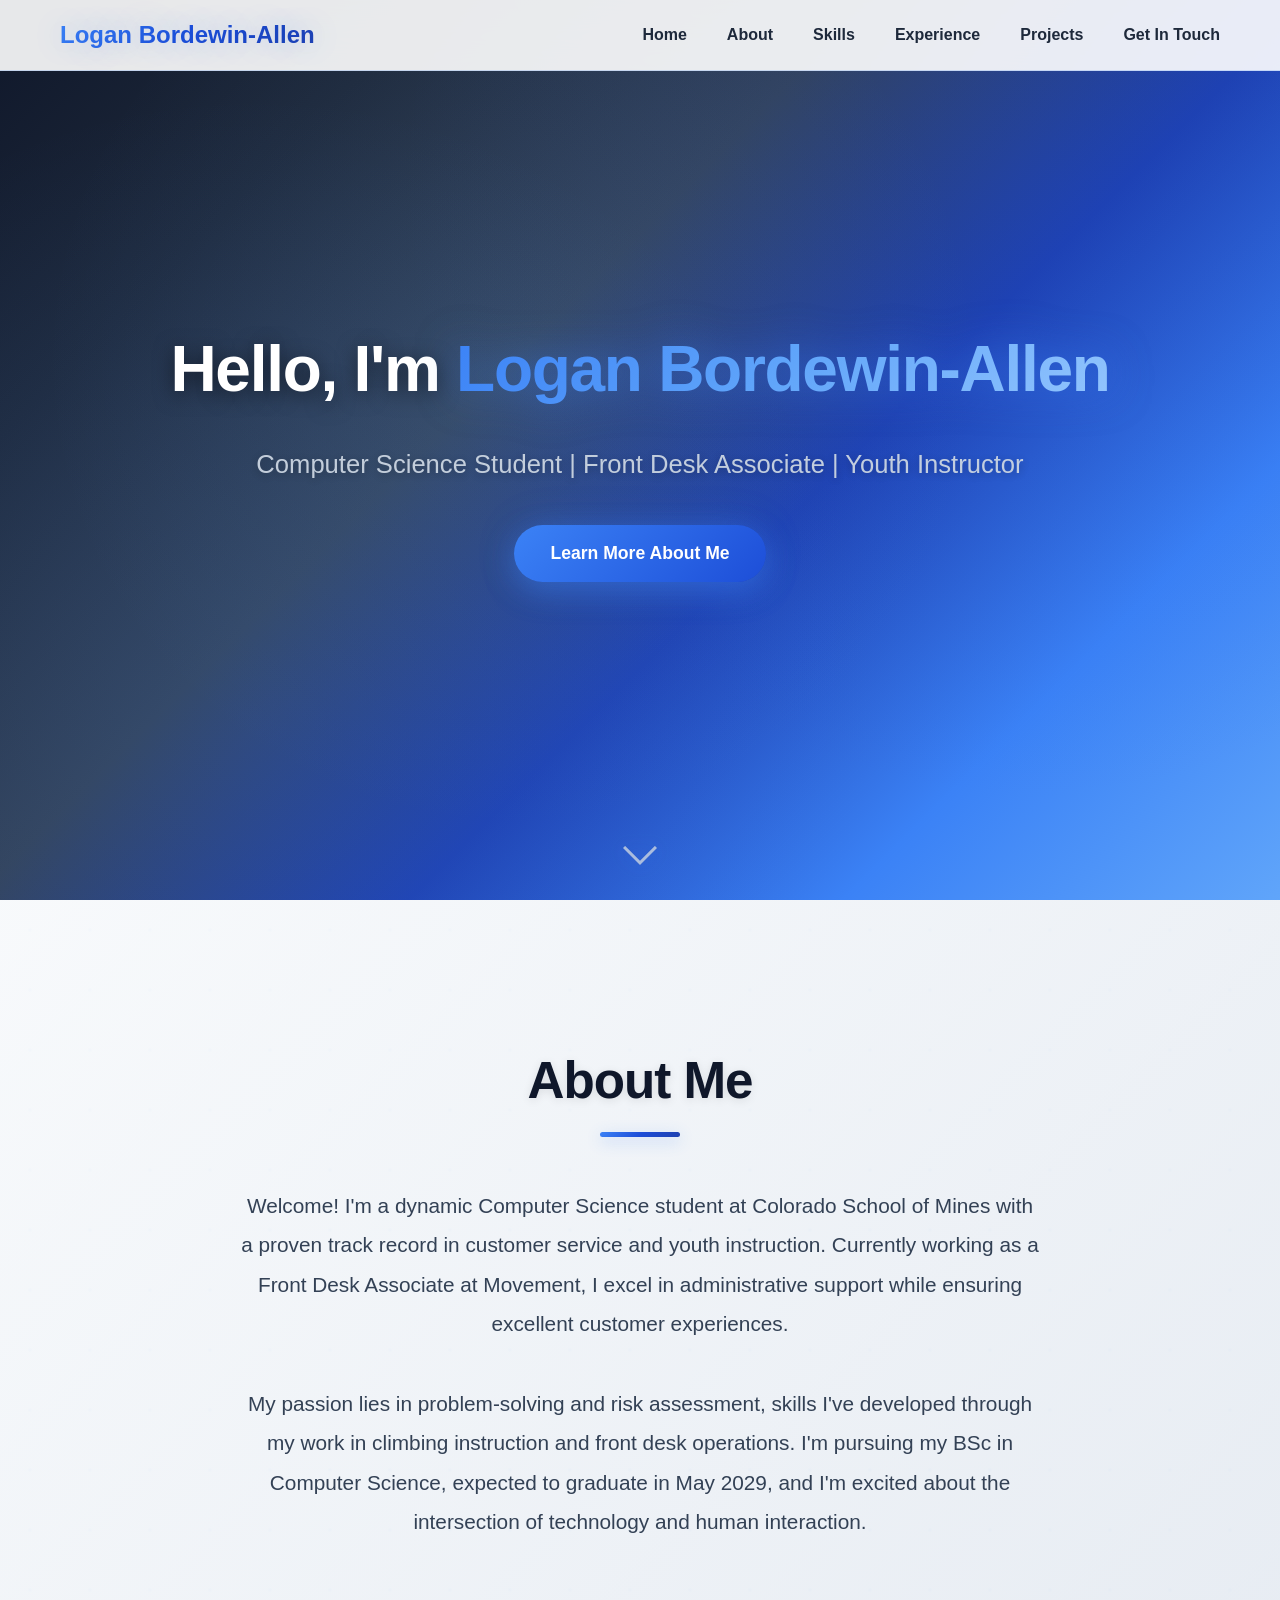
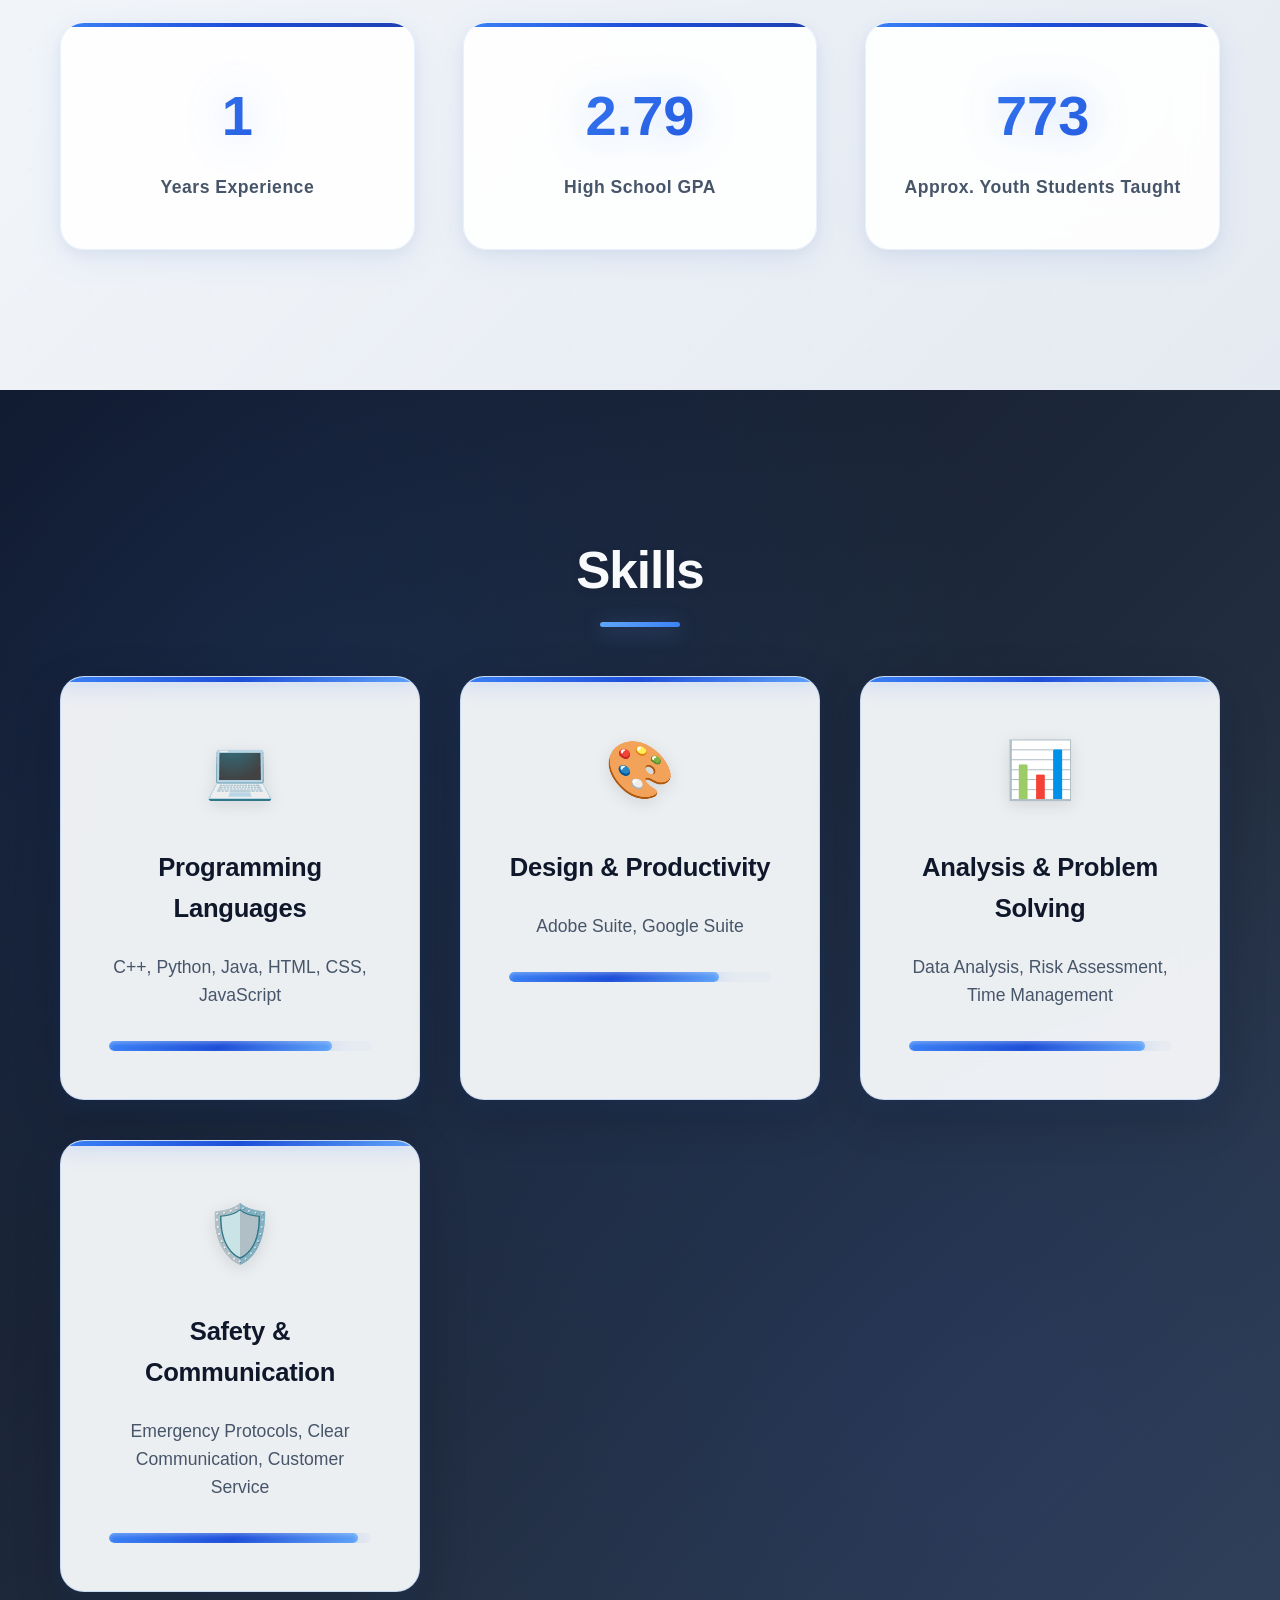
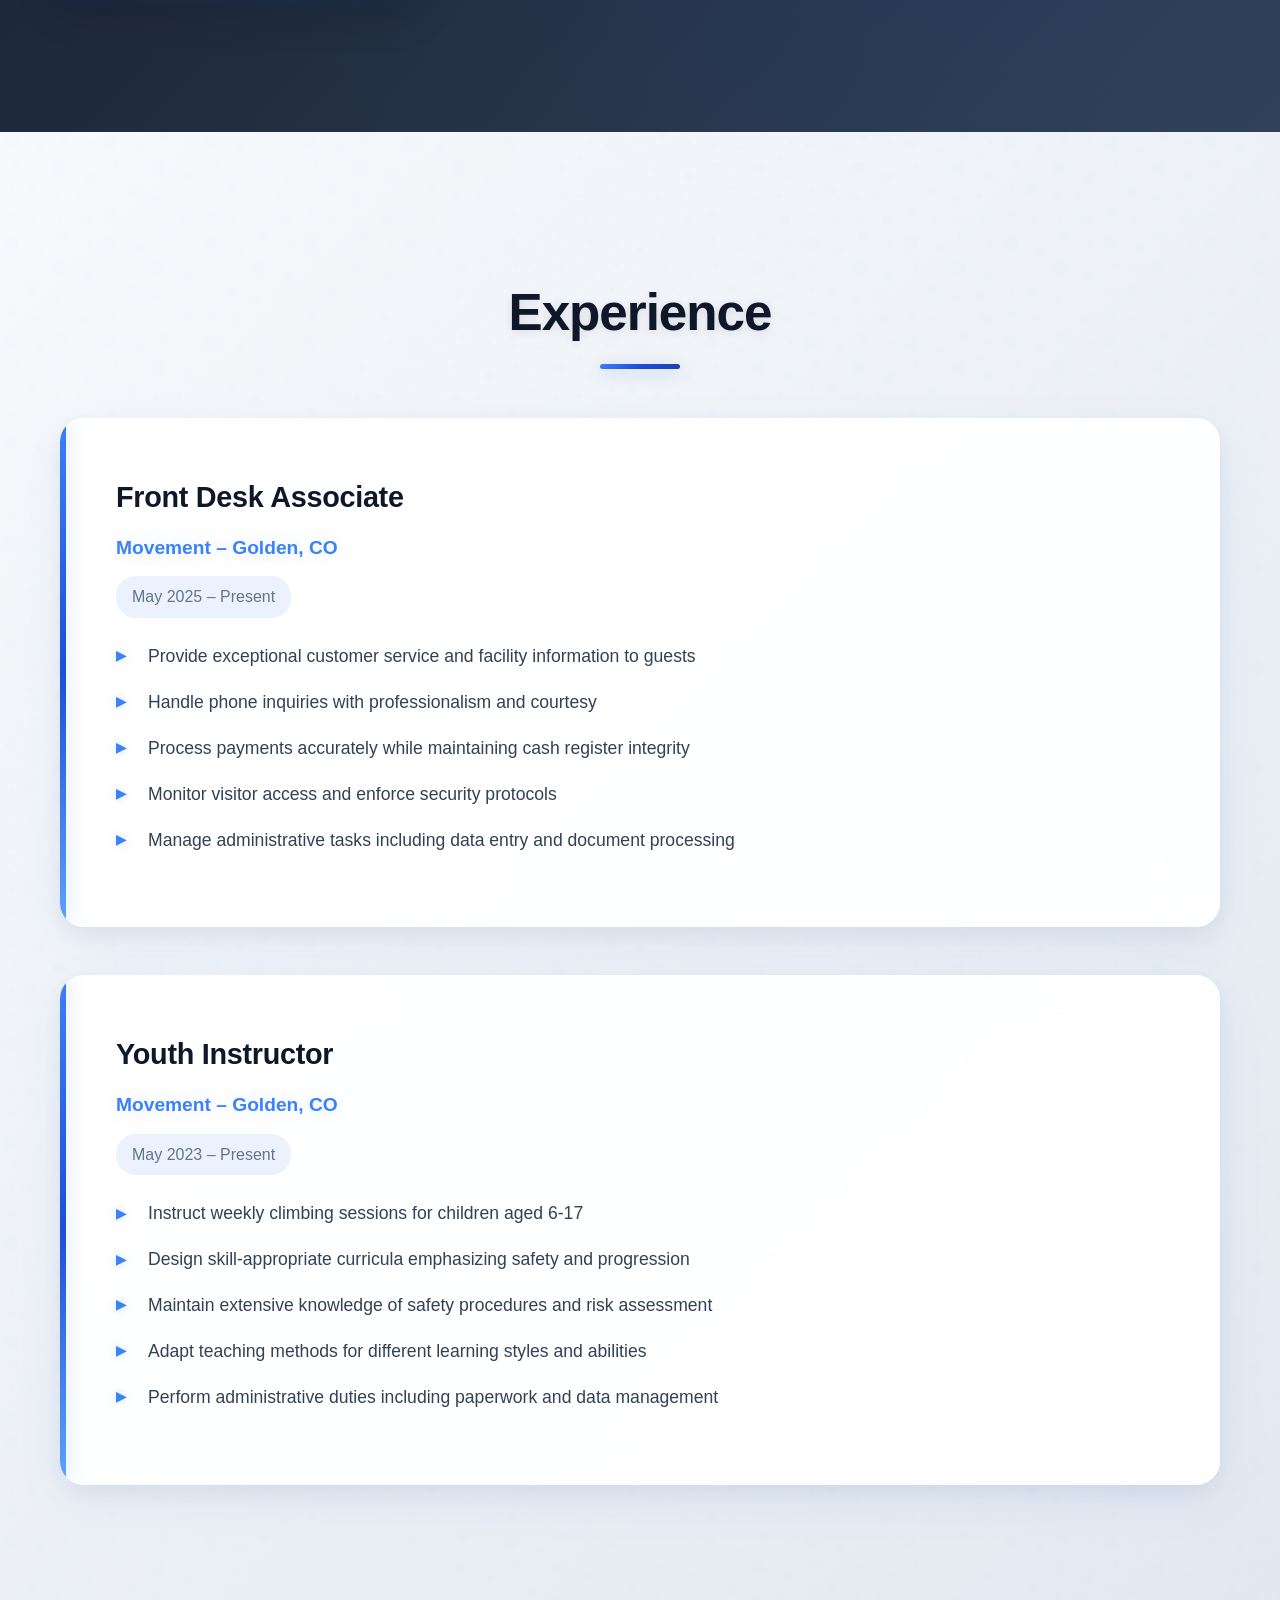
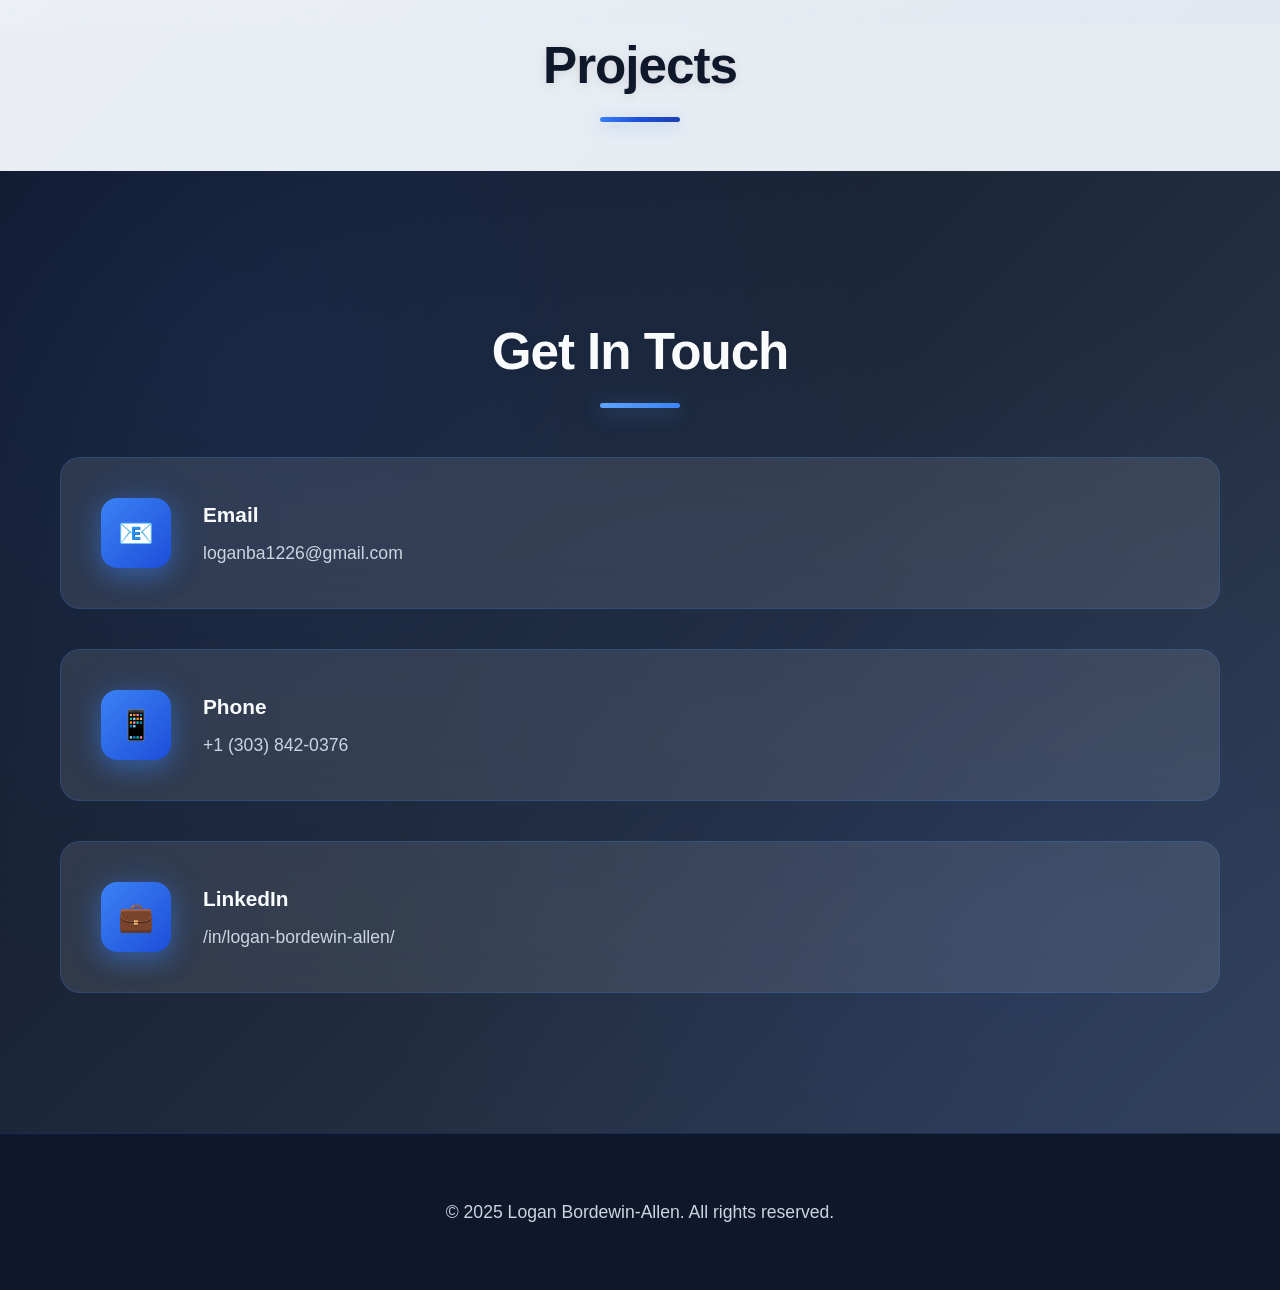
==== index.html @ 456a77da "some changes" ====
<!DOCTYPE html>
<html lang="en">
<head>
    <meta charset="UTF-8">
    <meta name="viewport" content="width=device-width, initial-scale=1.0">
    <title>Logan Bordewin-Allen - Portfolio</title>
    <link rel="stylesheet" href="style.css">
</head>
<body>
    <body>
    <!-- Navigation -->
    <nav class="navbar">
        <div class="nav-container">
            <div class="nav-logo">Logan Bordewin-Allen</div>
            <ul class="nav-menu">
                <li class="nav-item"><a href="#home" class="nav-link">Home</a></li>
                <li class="nav-item"><a href="#about" class="nav-link">About</a></li>
                <li class="nav-item"><a href="#skills" class="nav-link">Skills</a></li>
                <li class="nav-item"><a href="#experience" class="nav-link">Experience</a></li>
                <li class="nav-item"><a href="#projects" class="nav-link">Projects</a></li>
                <li class="nav-item"><a href="#contact" class="nav-link">Get In Touch</a></li>

            </ul>
            <div class="hamburger">
                <span class="bar"></span>
                <span class="bar"></span>
                <span class="bar"></span>
            </div>
        </div>
    </nav>

    <!-- Hero Section -->
    <section id="home" class="hero">
        <div class="hero-content">
        
            <h1 class="hero-title">Hello, I'm <span class="highlight">Logan Bordewin-Allen</span></h1>
            <p class="hero-subtitle">Computer Science Student | Front Desk Associate | Youth Instructor</p>
            <button class="cta-button" onclick="scrollToSection('about')">Learn More About Me</button>
        </div>
        <div class="scroll-indicator">
            <div class="scroll-arrow"></div>
        </div>
    </section>

    <!-- About Section -->
    <section id="about" class="about">
        <div class="container">
            <h2 class="section-title">About Me</h2>
            <div class="about-content">
                <div class="about-text">
                    <p>Welcome! I'm a dynamic Computer Science student at Colorado School of Mines with a proven track record in customer service and youth instruction. Currently working as a Front Desk Associate at Movement, I excel in administrative support while ensuring excellent customer experiences.</p>
                    
                    <p>My passion lies in problem-solving and risk assessment, skills I've developed through my work in climbing instruction and front desk operations. I'm pursuing my BSc in Computer Science, expected to graduate in May 2029, and I'm excited about the intersection of technology and human interaction.</p>
                    
                    <div class="stats">
                        <div class="stat-item">
                            <span class="stat-number" data-target="3">0</span>
                            <span class="stat-label">Years Experience</span>
                        </div>
                        <div class="stat-item">
                            <span class="stat-number" data-target="4.43">0</span>
                            <span class="stat-label">High School GPA</span>
                        </div>
                        <div class="stat-item">
                            <span class="stat-number" data-target="1248">0</span>
                            <!-- The calculation is 12 students * 18 weeks + (20 students * 10summer weeks)) *3 years -->
                            <span class="stat-label">Approx. Youth Students Taught</span>
                        </div>
                    </div>
                </div>
            </div>
        </div>
    </section>

    <!-- Skills Section -->
    <section id="skills" class="skills">
        <div class="container">
            <h2 class="section-title">Skills</h2>
            <div class="skills-grid">
                <div class="skill-card">
                    <div class="skill-icon">💻</div>
                    <h3>Programming Languages</h3>
                    <p>C++, Python, Java, HTML, CSS, JavaScript</p>
                    <div class="skill-bar">
                        <div class="skill-progress" data-width="85"></div>
                    </div>
                </div>
                <div class="skill-card">
                    <div class="skill-icon">🎨</div>
                    <h3>Design & Productivity</h3>
                    <p>Adobe Suite, Google Suite</p>
                    <div class="skill-bar">
                        <div class="skill-progress" data-width="80"></div>
                    </div>
                </div>
                <div class="skill-card">
                    <div class="skill-icon">📊</div>
                    <h3>Analysis & Problem Solving</h3>
                    <p>Data Analysis, Risk Assessment, Time Management</p>
                    <div class="skill-bar">
                        <div class="skill-progress" data-width="90"></div>
                    </div>
                </div>
                <div class="skill-card">
                    <div class="skill-icon">🛡️</div>
                    <h3>Safety & Communication</h3>
                    <p>Emergency Protocols, Clear Communication, Customer Service</p>
                    <div class="skill-bar">
                        <div class="skill-progress" data-width="95"></div>
                    </div>
                </div>
            </div>
        </div>
    </section>

    <!-- Experience Section -->
    <section id="experience" class="experience">
        <div class="container">
            <h2 class="section-title">Experience</h2>
            <div class="experience-grid">
                <div class="experience-card">
                    <h3>Front Desk Associate</h3>
                    <div class="company">Movement – Golden, CO</div>
                    <div class="duration">May 2025 – Present</div>
                    <ul>
                        <li>Provide exceptional customer service and facility information to guests</li>
                        <li>Handle phone inquiries with professionalism and courtesy</li>
                        <li>Process payments accurately while maintaining cash register integrity</li>
                        <li>Monitor visitor access and enforce security protocols</li>
                        <li>Manage administrative tasks including data entry and document processing</li>
                    </ul>
                </div>
                <div class="experience-card">
                    <h3>Youth Instructor</h3>
                    <div class="company">Movement – Golden, CO</div>
                    <div class="duration">May 2023 – Present</div>
                    <ul>
                        <li>Instruct weekly climbing sessions for children aged 6-17</li>
                        <li>Design skill-appropriate curricula emphasizing safety and progression</li>
                        <li>Maintain extensive knowledge of safety procedures and risk assessment</li>
                        <li>Adapt teaching methods for different learning styles and abilities</li>
                        <li>Perform administrative duties including paperwork and data management</li>
                    </ul>
                </div>
            </div>
        </div>
    </section>

    <!-- Projects Section -->
    <section id="projects" class="projects">
        <div class="container">
            <h2 class="section-title">Projects</h2>
            
        </div>
    </section>

    <!-- Contact Section -->
    <section id="contact" class="contact">
        <div class="container">
            <h2 class="section-title">Get In Touch</h2>
                <div class="contact-info">
                    <div class="contact-item">
                        <div class="contact-icon">📧</div>
                        <div>
                            <h3>Email</h3>
                            <p>loganba1226@gmail.com</p>
                        </div>
                    </div>
                    <div class="contact-item">
                        <div class="contact-icon">📱</div>
                        <div>
                            <h3>Phone</h3>
                            <p>+1 (303) 842-0376</p>
                        </div>
                    </div>
                    <a href="https://www.linkedin.com/in/logan-bordewin-allen/" target="_blank" class="contact-item">
                        <div class="contact-icon">💼</div>
                        
                        <div>
                            <h3>LinkedIn</h3>
                            <p>/in/logan-bordewin-allen/</p>
                            
                        </div>
                    </a>

                </div>
        </div>
    </section>

    <!-- Footer -->
    <footer class="footer">
        <div class="container">
            <p>&copy; 2025 Logan Bordewin-Allen. All rights reserved.</p>
        </div>
    </footer>

    <script src="script.js"></script>
</body>
</html>
---- style.css ----
/* Reset and Base Styles */
* {
    margin: 0;
    padding: 0;
    box-sizing: border-box;
}

body {
    font-family: 'Inter', -apple-system, BlinkMacSystemFont, 'Segoe UI', Roboto, sans-serif;
    line-height: 1.6;
    color: #1e293b;
    scroll-behavior: smooth;
    background: linear-gradient(135deg, #f8fafc 0%, #e2e8f0 100%);
    min-height: 100vh;
}

.container {
    max-width: 1200px;
    margin: 0 auto;
    padding: 0 20px;
}

/* Navigation */
.navbar {
    position: fixed;
    top: 0;
    width: 100%;
    background: rgba(248, 250, 252, 0.95);
    backdrop-filter: blur(20px);
    -webkit-backdrop-filter: blur(20px);
    z-index: 1000;
    padding: 1rem 0;
    border-bottom: 1px solid rgba(59, 130, 246, 0.2);
    box-shadow: 0 8px 32px rgba(59, 130, 246, 0.1);
}

.nav-container {
    max-width: 1200px;
    margin: 0 auto;
    padding: 0 20px;
    display: flex;
    justify-content: space-between;
    align-items: center;
}

.nav-logo {
    font-size: 1.5rem;
    font-weight: 700;
    background: linear-gradient(135deg, #3b82f6 0%, #1d4ed8 50%, #1e40af 100%);
    -webkit-background-clip: text;
    -webkit-text-fill-color: transparent;
    background-clip: text;
    text-shadow: 0 0 30px rgba(59, 130, 246, 0.3);
}

.nav-menu {
    display: flex;
    list-style: none;
    gap: 2.5rem;
}

.nav-link {
    text-decoration: none;
    color: #1e293b;
    font-weight: 600;
    transition: all 0.3s ease;
    position: relative;
    padding: 0.5rem 0;
}

.nav-link:hover {
    color: #3b82f6;
    text-shadow: 0 0 20px rgba(59, 130, 246, 0.3);
}

.nav-link::after {
    content: '';
    position: absolute;
    bottom: 0;
    left: 0;
    width: 0;
    height: 2px;
    background: linear-gradient(135deg, #3b82f6, #1d4ed8);
    transition: width 0.3s ease;
    box-shadow: 0 0 10px rgba(59, 130, 246, 0.5);
}

.nav-link:hover::after {
    width: 100%;
}

.hamburger {
    display: none;
    flex-direction: column;
    cursor: pointer;
}

.bar {
    width: 25px;
    height: 3px;
    background: #1e293b;
    margin: 3px 0;
    transition: 0.3s;
    border-radius: 2px;
}

/* Hero Section */
.hero {
    height: 100vh;
    background: linear-gradient(135deg, #0f172a 0%, #1e293b 20%, #334155 40%, #1e40af 60%, #3b82f6 80%, #60a5fa 100%);
    display: flex;
    align-items: center;
    justify-content: center;
    text-align: center;
    color: white;
    position: relative;
    overflow: hidden;
}

.hero::before {
    content: '';
    position: absolute;
    top: 0;
    left: 0;
    right: 0;
    bottom: 0;
    background: 
        radial-gradient(circle at 20% 80%, rgba(59, 130, 246, 0.15) 0%, transparent 50%),
        radial-gradient(circle at 80% 20%, rgba(29, 78, 216, 0.15) 0%, transparent 50%),
        radial-gradient(circle at 40% 40%, rgba(96, 165, 250, 0.1) 0%, transparent 50%);
    animation: gradientShift 8s ease-in-out infinite alternate;
}

@keyframes gradientShift {
    0% {
        transform: translateX(-10px) translateY(-10px);
    }
    100% {
        transform: translateX(10px) translateY(10px);
    }
}

.hero-content {
    animation: fadeInUp 1s ease-out;
    position: relative;
    z-index: 1;
}

.profile-image {
    margin-bottom: 2rem;
}

.profile-image img {
    width: 220px;
    height: 220px;
    border-radius: 50%;
    border: 4px solid rgba(96, 165, 250, 0.3);
    transition: all 0.3s ease;
    box-shadow: 
        0 20px 40px rgba(0, 0, 0, 0.4),
        0 0 80px rgba(59, 130, 246, 0.3),
        inset 0 0 20px rgba(96, 165, 250, 0.1);
    background: linear-gradient(135deg, rgba(59, 130, 246, 0.1), rgba(29, 78, 216, 0.1));
}

.profile-image img:hover {
    transform: scale(1.08);
    box-shadow: 
        0 30px 60px rgba(0, 0, 0, 0.5),
        0 0 120px rgba(59, 130, 246, 0.5);
    border-color: rgba(96, 165, 250, 0.5);
}

.hero-title {
    font-size: 4rem;
    margin-bottom: 1.5rem;
    font-weight: 900;
    letter-spacing: -0.02em;
    text-shadow: 0 4px 20px rgba(0, 0, 0, 0.5);
}

.highlight {
    background: linear-gradient(135deg, #3b82f6, #60a5fa, #93c5fd);
    -webkit-background-clip: text;
    -webkit-text-fill-color: transparent;
    background-clip: text;
    text-shadow: none;
    filter: drop-shadow(0 0 20px rgba(59, 130, 246, 0.5));
}

.hero-subtitle {
    font-size: 1.6rem;
    margin-bottom: 2.5rem;
    opacity: 0.95;
    font-weight: 400;
    color: #cbd5e1;
    text-shadow: 0 2px 10px rgba(0, 0, 0, 0.3);
}

.cta-button {
    padding: 18px 36px;
    background: linear-gradient(135deg, #3b82f6, #1d4ed8);
    border: none;
    color: white;
    border-radius: 50px;
    font-size: 1.1rem;
    font-weight: 600;
    cursor: pointer;
    transition: all 0.3s ease;
    box-shadow: 
        0 10px 30px rgba(59, 130, 246, 0.4),
        0 0 40px rgba(59, 130, 246, 0.2);
    position: relative;
    overflow: hidden;
}

.cta-button::before {
    content: '';
    position: absolute;
    top: 0;
    left: -100%;
    width: 100%;
    height: 100%;
    background: linear-gradient(90deg, transparent, rgba(255, 255, 255, 0.3), transparent);
    transition: left 0.6s;
}

.cta-button:hover::before {
    left: 100%;
}

.cta-button:hover {
    transform: translateY(-3px);
    box-shadow: 
        0 15px 45px rgba(59, 130, 246, 0.5),
        0 0 60px rgba(59, 130, 246, 0.3);
}

.scroll-indicator {
    position: absolute;
    bottom: 40px;
    left: 50%;
    transform: translateX(-50%);
    animation: bounce 2s infinite;
}

.scroll-arrow {
    width: 24px;
    height: 24px;
    border-right: 3px solid rgba(203, 213, 225, 0.8);
    border-bottom: 3px solid rgba(203, 213, 225, 0.8);
    transform: rotate(45deg);
    filter: drop-shadow(0 0 10px rgba(59, 130, 246, 0.3));
}

/* Section Styles */
.section-title {
    text-align: center;
    font-size: 3.2rem;
    margin-bottom: 4rem;
    color: #0f172a;
    position: relative;
    font-weight: 900;
    letter-spacing: -0.02em;
    text-shadow: 0 2px 10px rgba(0, 0, 0, 0.1);
}

.section-title::after {
    content: '';
    position: absolute;
    bottom: -15px;
    left: 50%;
    transform: translateX(-50%);
    width: 80px;
    height: 5px;
    background: linear-gradient(135deg, #3b82f6, #1d4ed8, #1e40af);
    border-radius: 3px;
    box-shadow: 0 4px 15px rgba(59, 130, 246, 0.3);
}

/* About Section */
.about {
    padding: 140px 0;
    background: linear-gradient(135deg, rgba(248, 250, 252, 0.8) 0%, rgba(226, 232, 240, 0.8) 100%);
    position: relative;
}

.about::before {
    content: '';
    position: absolute;
    top: 0;
    left: 0;
    right: 0;
    bottom: 0;
    background: url("data:image/svg+xml,%3Csvg width='60' height='60' viewBox='0 0 60 60' xmlns='http://www.w3.org/2000/svg'%3E%3Cg fill='none' fill-rule='evenodd'%3E%3Cg fill='%233b82f6' fill-opacity='0.03'%3E%3Ccircle cx='30' cy='30' r='2'/%3E%3C/g%3E%3C/g%3E%3C/svg%3E");
    opacity: 0.5;
}

.about-content {
    position: relative;
    z-index: 1;
}

.about-text p {
    font-size: 1.3rem;
    line-height: 1.9;
    margin-bottom: 2.5rem;
    color: #334155;
    text-align: center;
    max-width: 800px;
    margin-left: auto;
    margin-right: auto;
    font-weight: 400;
}

.stats {
    display: grid;
    grid-template-columns: repeat(auto-fit, minmax(250px, 1fr));
    gap: 3rem;
    margin-top: 5rem;
}

.stat-item {
    text-align: center;
    padding: 3rem 2rem;
    background: rgba(255, 255, 255, 0.9);
    backdrop-filter: blur(20px);
    border-radius: 24px;
    box-shadow: 
        0 8px 32px rgba(59, 130, 246, 0.1),
        0 4px 16px rgba(0, 0, 0, 0.05);
    transition: all 0.4s ease;
    border: 1px solid rgba(59, 130, 246, 0.1);
    position: relative;
    overflow: hidden;
}

.stat-item::before {
    content: '';
    position: absolute;
    top: 0;
    left: 0;
    right: 0;
    height: 4px;
    background: linear-gradient(135deg, #3b82f6, #1d4ed8, #1e40af);
}

.stat-item:hover {
    transform: translateY(-12px);
    box-shadow: 
        0 20px 60px rgba(59, 130, 246, 0.2),
        0 8px 32px rgba(0, 0, 0, 0.1);
    border-color: rgba(59, 130, 246, 0.3);
}

.stat-number {
    display: block;
    font-size: 3.5rem;
    font-weight: 900;
    background: linear-gradient(135deg, #3b82f6, #1d4ed8);
    -webkit-background-clip: text;
    -webkit-text-fill-color: transparent;
    background-clip: text;
    margin-bottom: 0.8rem;
    filter: drop-shadow(0 0 20px rgba(59, 130, 246, 0.3));
}

.stat-label {
    color: #475569;
    font-weight: 600;
    font-size: 1.1rem;
    letter-spacing: 0.5px;
}

/* Skills Section */
.skills {
    padding: 140px 0;
    background: linear-gradient(135deg, #0f172a 0%, #1e293b 50%, #334155 100%);
    position: relative;
    overflow: hidden;
}

.skills::before {
    content: '';
    position: absolute;
    top: 0;
    left: 0;
    right: 0;
    bottom: 0;
    background: 
        radial-gradient(circle at 25% 25%, rgba(59, 130, 246, 0.1) 0%, transparent 50%),
        radial-gradient(circle at 75% 75%, rgba(29, 78, 216, 0.1) 0%, transparent 50%);
}

.skills .section-title {
    color: #f8fafc;
}

.skills .section-title::after {
    background: linear-gradient(135deg, #60a5fa, #3b82f6);
    box-shadow: 0 4px 20px rgba(96, 165, 250, 0.4);
}

.skills-grid {
    display: grid;
    grid-template-columns: repeat(auto-fit, minmax(320px, 1fr));
    gap: 2.5rem;
    position: relative;
    z-index: 1;
}

.skill-card {
    background: rgba(248, 250, 252, 0.95);
    backdrop-filter: blur(20px);
    padding: 3rem;
    border-radius: 24px;
    text-align: center;
    box-shadow: 
        0 16px 48px rgba(0, 0, 0, 0.2),
        0 8px 24px rgba(59, 130, 246, 0.1);
    transition: all 0.4s ease;
    border: 1px solid rgba(59, 130, 246, 0.2);
    position: relative;
    overflow: hidden;
}

.skill-card::before {
    content: '';
    position: absolute;
    top: 0;
    left: 0;
    right: 0;
    height: 5px;
    background: linear-gradient(135deg, #3b82f6, #1d4ed8, #60a5fa);
    box-shadow: 0 0 20px rgba(59, 130, 246, 0.5);
}

.skill-card::after {
    content: '';
    position: absolute;
    top: -50%;
    right: -50%;
    width: 100%;
    height: 100%;
    background: linear-gradient(45deg, transparent, rgba(59, 130, 246, 0.05), transparent);
    transform: rotate(45deg);
    transition: all 0.6s ease;
    opacity: 0;
}

.skill-card:hover::after {
    animation: shimmer 1.5s ease-in-out;
    opacity: 1;
}

@keyframes shimmer {
    0% {
        transform: translateX(-100%) translateY(-100%) rotate(45deg);
    }
    100% {
        transform: translateX(100%) translateY(100%) rotate(45deg);
    }
}

.skill-card:hover {
    transform: translateY(-15px) rotateX(5deg);
    box-shadow: 
        0 32px 80px rgba(0, 0, 0, 0.3),
        0 16px 48px rgba(59, 130, 246, 0.2);
    border-color: rgba(59, 130, 246, 0.4);
}

.skill-icon {
    font-size: 3.5rem;
    margin-bottom: 2rem;
    filter: drop-shadow(0 4px 8px rgba(0, 0, 0, 0.1));
}

.skill-card h3 {
    font-size: 1.6rem;
    margin-bottom: 1.5rem;
    color: #0f172a;
    font-weight: 800;
    letter-spacing: -0.01em;
}

.skill-card p {
    color: #475569;
    margin-bottom: 2rem;
    font-size: 1.1rem;
    line-height: 1.6;
}

.skill-bar {
    background: rgba(226, 232, 240, 0.5);
    height: 10px;
    border-radius: 6px;
    overflow: hidden;
    margin-top: 1.5rem;
    position: relative;
}

.skill-bar::before {
    content: '';
    position: absolute;
    top: 0;
    left: 0;
    right: 0;
    bottom: 0;
    background: linear-gradient(45deg, rgba(255,255,255,0.1) 25%, transparent 25%, transparent 50%, rgba(255,255,255,0.1) 50%, rgba(255,255,255,0.1) 75%, transparent 75%);
    background-size: 20px 20px;
    animation: move 2s linear infinite;
    opacity: 0;
}

.skill-card:hover .skill-bar::before {
    opacity: 1;
}

@keyframes move {
    0% {
        background-position: 0 0;
    }
    100% {
        background-position: 20px 0;
    }
}

.skill-progress {
    height: 100%;
    background: linear-gradient(135deg, #3b82f6, #1d4ed8, #60a5fa);
    width: 0;
    border-radius: 6px;
    transition: width 2.5s ease-in-out;
    box-shadow: 
        0 0 20px rgba(59, 130, 246, 0.4),
        inset 0 2px 4px rgba(255, 255, 255, 0.3);
    position: relative;
    overflow: hidden;
}
/* Experience Section */
.experience {
    padding: 140px 0;
    background: linear-gradient(135deg, rgba(248, 250, 252, 0.9) 0%, rgba(226, 232, 240, 0.9) 100%);
    position: relative;
}

.experience::before {
    content: '';
    position: absolute;
    top: 0;
    left: 0;
    right: 0;
    bottom: 0;
    background: url("data:image/svg+xml,%3Csvg width='100' height='100' viewBox='0 0 100 100' xmlns='http://www.w3.org/2000/svg'%3E%3Cpath d='M11 18c3.866 0 7-3.134 7-7s-3.134-7-7-7-7 3.134-7 7 3.134 7 7 7zm48 25c3.866 0 7-3.134 7-7s-3.134-7-7-7-7 3.134-7 7 3.134 7 7 7zm-43-7c1.657 0 3-1.343 3-3s-1.343-3-3-3-3 1.343-3 3 1.343 3 3 3zm63 31c1.657 0 3-1.343 3-3s-1.343-3-3-3-3 1.343-3 3 1.343 3 3 3zM34 90c1.657 0 3-1.343 3-3s-1.343-3-3-3-3 1.343-3 3 1.343 3 3 3zm56-76c1.657 0 3-1.343 3-3s-1.343-3-3-3-3 1.343-3 3 1.343 3 3 3zM12 86c2.21 0 4-1.79 4-4s-1.79-4-4-4-4 1.79-4 4 1.79 4 4 4zm28-65c2.21 0 4-1.79 4-4s-1.79-4-4-4-4 1.79-4 4 1.79 4 4 4zm23-11c2.76 0 5-2.24 5-5s-2.24-5-5-5-5 2.24-5 5 2.24 5 5 5zm-6 60c2.21 0 4-1.79 4-4s-1.79-4-4-4-4 1.79-4 4 1.79 4 4 4zm29 22c2.76 0 5-2.24 5-5s-2.24-5-5-5-5 2.24-5 5 2.24 5 5 5zM32 63c2.76 0 5-2.24 5-5s-2.24-5-5-5-5 2.24-5 5 2.24 5 5 5zm57-13c2.76 0 5-2.24 5-5s-2.24-5-5-5-5 2.24-5 5 2.24 5 5 5zm-9-21c1.105 0 2-.895 2-2s-.895-2-2-2-2 .895-2 2 .895 2 2 2zM60 91c1.105 0 2-.895 2-2s-.895-2-2-2-2 .895-2 2 .895 2 2 2zM35 41c1.105 0 2-.895 2-2s-.895-2-2-2-2 .895-2 2 .895 2 2 2zM12 60c1.105 0 2-.895 2-2s-.895-2-2-2-2 .895-2 2 .895 2 2 2z' fill='%233b82f6' fill-opacity='0.02' fill-rule='evenodd'/%3E%3C/svg%3E");
    opacity: 0.6;
}

.experience-grid {
    display: grid;
    gap: 3rem;
    position: relative;
    z-index: 1;
}

.experience-card {
    background: rgba(255, 255, 255, 0.95);
    backdrop-filter: blur(20px);
    padding: 3.5rem;
    border-radius: 24px;
    box-shadow: 
        0 16px 48px rgba(59, 130, 246, 0.08),
        0 8px 24px rgba(0, 0, 0, 0.06);
    border-image: linear-gradient(135deg, #3b82f6, #1d4ed8) 1;
    transition: all 0.4s ease;
    position: relative;
    overflow: hidden;
}

.experience-card::before {
    content: '';
    position: absolute;
    top: 0;
    left: 0;
    width: 6px;
    height: 100%;
    background: linear-gradient(135deg, #3b82f6, #1d4ed8, #60a5fa);
    box-shadow: 0 0 20px rgba(59, 130, 246, 0.3);
}

.experience-card:hover {
    transform: translateY(-8px) translateX(8px);
    box-shadow: 
        0 32px 80px rgba(59, 130, 246, 0.15),
        0 16px 48px rgba(0, 0, 0, 0.1);
}

.experience-card h3 {
    font-size: 1.8rem;
    color: #0f172a;
    margin-bottom: 0.8rem;
    font-weight: 800;
    letter-spacing: -0.01em;
}

.experience-card .company {
    color: #3b82f6;
    font-weight: 700;
    margin-bottom: 0.8rem;
    font-size: 1.2rem;
    text-shadow: 0 0 20px rgba(59, 130, 246, 0.2);
}

.experience-card .duration {
    color: #64748b;
    font-size: 1rem;
    margin-bottom: 1.5rem;
    font-weight: 500;
    padding: 0.5rem 1rem;
    background: rgba(59, 130, 246, 0.1);
    border-radius: 20px;
    display: inline-block;
}

.experience-card ul {
    list-style: none;
    padding-left: 0;
}

.experience-card li {
    color: #334155;
    margin-bottom: 1rem;
    padding-left: 2rem;
    position: relative;
    font-size: 1.1rem;
    line-height: 1.7;
}

.experience-card li::before {
    content: '▶';
    position: absolute;
    left: 0;
    color: #3b82f6;
    font-weight: bold;
    font-size: 0.8rem;
    top: 0.2rem;
    filter: drop-shadow(0 0 4px rgba(59, 130, 246, 0.3));
}

/* Contact Section */
.contact {
    padding: 140px 0;
    background: linear-gradient(135deg, #0f172a 0%, #1e293b 50%, #334155 100%);
    position: relative;
    overflow: hidden;
}

.contact::before {
    content: '';
    position: absolute;
    top: 0;
    left: 0;
    right: 0;
    bottom: 0;
    background: 
        radial-gradient(circle at 20% 20%, rgba(59, 130, 246, 0.1) 0%, transparent 50%),
        radial-gradient(circle at 80% 80%, rgba(29, 78, 216, 0.1) 0%, transparent 50%);
}

.contact .section-title {
    color: #f8fafc;
}

.contact .section-title::after {
    background: linear-gradient(135deg, #60a5fa, #3b82f6);
    box-shadow: 0 4px 20px rgba(96, 165, 250, 0.4);
}

.contact-content {
    display: grid;
    grid-template-columns: 1fr 1fr;
    gap: 5rem;
    align-items: start;
    position: relative;
    z-index: 1;
}

.contact-info {
    display: flex;
    flex-direction: column;
    gap: 2.5rem;
}

.contact-item {
    display: flex;
    align-items: center;
    gap: 2rem;
    padding: 2.5rem;
    background: rgba(248, 250, 252, 0.1);
    backdrop-filter: blur(20px);
    border-radius: 20px;
    transition: all 0.4s ease;
    border: 1px solid rgba(59, 130, 246, 0.2);
    position: relative;
    overflow: hidden;
    text-decoration: none;
    color: inherit;
}

.contact-item::before {
    content: '';
    position: absolute;
    top: 0;
    left: 0;
    width: 100%;
    height: 2px;
    background: linear-gradient(135deg, #3b82f6, #60a5fa);
    transform: scaleX(0);
    transition: transform 0.3s ease;
    transform-origin: left;
}

.contact-item:hover::before {
    transform: scaleX(1);
}

.contact-item:hover {
    background: rgba(248, 250, 252, 0.15);
    transform: translateX(15px);
    box-shadow: 
        0 20px 60px rgba(59, 130, 246, 0.2),
        0 8px 32px rgba(0, 0, 0, 0.2);
    border-color: rgba(59, 130, 246, 0.4);
}

.contact-icon {
    font-size: 1.8rem;
    width: 70px;
    height: 70px;
    background: linear-gradient(135deg, #3b82f6, #1d4ed8);
    border-radius: 16px;
    display: flex;
    align-items: center;
    justify-content: center;
    color: white;
    box-shadow: 
        0 8px 25px rgba(59, 130, 246, 0.4),
        0 0 40px rgba(59, 130, 246, 0.2);
    transition: all 0.3s ease;
}

.contact-item:hover .contact-icon {
    transform: rotateY(15deg) scale(1.1);
    box-shadow: 
        0 12px 35px rgba(59, 130, 246, 0.5),
        0 0 50px rgba(59, 130, 246, 0.3);
}

.contact-item h3 {
    font-size: 1.3rem;
    margin-bottom: 0.5rem;
    color: #f8fafc;
    font-weight: 700;
}

.contact-item p {
    color: #cbd5e1;
    font-size: 1.1rem;
}

.contact-form {
    background: rgba(248, 250, 252, 0.95);
    backdrop-filter: blur(20px);
    padding: 3.5rem;
    border-radius: 24px;
    box-shadow: 
        0 20px 60px rgba(0, 0, 0, 0.2),
        0 8px 32px rgba(59, 130, 246, 0.1);
    border: 1px solid rgba(59, 130, 246, 0.2);
    position: relative;
}

.contact-form::before {
    content: '';
    position: absolute;
    top: 0;
    left: 0;
    right: 0;
    height: 4px;
    background: linear-gradient(135deg, #3b82f6, #1d4ed8, #60a5fa);
    border-radius: 24px 24px 0 0;
}

.form-group {
    margin-bottom: 2.5rem;
}

.form-group input,
.form-group textarea {
    width: 100%;
    padding: 1.5rem 2rem;
    border: 2px solid rgba(59, 130, 246, 0.2);
    border-radius: 16px;
    font-size: 1.1rem;
    transition: all 0.3s ease;
    resize: vertical;
    font-family: inherit;
    background: rgba(255, 255, 255, 0.9);
    color: #334155;
}

.form-group textarea {
    min-height: 140px;
}

.form-group input:focus,
.form-group textarea:focus {
    outline: none;
    border-color: #3b82f6;
    box-shadow: 
        0 0 0 4px rgba(59, 130, 246, 0.1),
        0 8px 25px rgba(59, 130, 246, 0.15);
    background: rgba(255, 255, 255, 1);
}

.submit-btn {
    width: 100%;
    padding: 1.5rem;
    background: linear-gradient(135deg, #3b82f6, #1d4ed8);
    color: white;
    border: none;
    border-radius: 16px;
    font-size: 1.1rem;
    font-weight: 700;
    cursor: pointer;
    transition: all 0.3s ease;
    box-shadow: 
        0 10px 30px rgba(59, 130, 246, 0.4),
        0 0 40px rgba(59, 130, 246, 0.2);
    position: relative;
    overflow: hidden;
}

.submit-btn::before {
    content: '';
    position: absolute;
    top: 0;
    left: -100%;
    width: 100%;
    height: 100%;
    background: linear-gradient(90deg, transparent, rgba(255, 255, 255, 0.3), transparent);
    transition: left 0.6s;
}

.submit-btn:hover::before {
    left: 100%;
}

.submit-btn:hover {
    transform: translateY(-3px);
    box-shadow: 
        0 15px 45px rgba(59, 130, 246, 0.5),
        0 0 60px rgba(59, 130, 246, 0.3);
}

/* Footer */
.footer {
    background: #0f172a;
    color: #cbd5e1;
    text-align: center;
    padding: 4rem 0;
    border-top: 1px solid rgba(59, 130, 246, 0.2);
}

.footer p {
    font-size: 1.1rem;
    font-weight: 500;
}

/* Animations */
@keyframes fadeInUp {
    from {
        opacity: 0;
        transform: translateY(30px);
    }
    to {
        opacity: 1;
        transform: translateY(0);
    }
}

@keyframes bounce {
    0%, 20%, 50%, 80%, 100% {
        transform: translateY(0) translateX(-50%);
    }
    40% {
        transform: translateY(-10px) translateX(-50%);
    }
    60% {
        transform: translateY(-5px) translateX(-50%);
    }
}

/* Responsive Design */
@media (max-width: 768px) {
    .hamburger {
        display: flex;
    }

    .nav-menu {
        position: fixed;
        left: -100%;
        top: 70px;
        flex-direction: column;
        background: rgba(15, 23, 42, 0.95);
        backdrop-filter: blur(20px);
        width: 100%;
        text-align: center;
        transition: 0.3s;
        box-shadow: 0 10px 40px rgba(0, 0, 0, 0.3);
        padding: 2rem 0;
    }

    .nav-menu.active {
        left: 0;
    }

    .nav-link {
        color: #e2e8f0;
        padding: 1rem 0;
    }

    .hero-title {
        font-size: 2.8rem;
    }

    .hero-subtitle {
        font-size: 1.3rem;
    }

    .section-title {
        font-size: 2.6rem;
    }

    .contact-content {
        grid-template-columns: 1fr;
        gap: 4rem;
    }

    .skills-grid {
        grid-template-columns: 1fr;
    }

    .stats {
        grid-template-columns: 1fr;
    }

    .profile-image img {
        width: 180px;
        height: 180px;
    }

    .skill-card,
    .experience-card,
    .contact-form {
        padding: 2.5rem 2rem;
    }

    .about-text p {
        font-size: 1.2rem;
    }

    .experience-card {
        padding: 2.5rem 2rem;
    }

    .contact-item {
        padding: 2rem 1.5rem;
        gap: 1.5rem;
    }

    .contact-icon {
        width: 60px;
        height: 60px;
    }
}

@media (max-width: 480px) {
    .container {
        padding: 0 15px;
    }

    .hero-title {
        font-size: 2.2rem;
    }

    .section-title {
        font-size: 2.2rem;
    }

    .skill-card,
    .experience-card,
    .contact-form {
        padding: 2rem 1.5rem;
        margin: 0 10px;
    }

    .profile-image img {
        width: 150px;
        height: 150px;
    }

    .stats {
        gap: 2rem;
    }

    .stat-number {
        font-size: 2.8rem;
    }

    .about-text p {
        font-size: 1.1rem;
    }

    .contact-item {
        flex-direction: column;
        text-align: center;
        gap: 1rem;
    }

    .skills::before,
    .contact::before,
    .about::before,
    .experience::before {
        opacity: 0.3;
    }
}
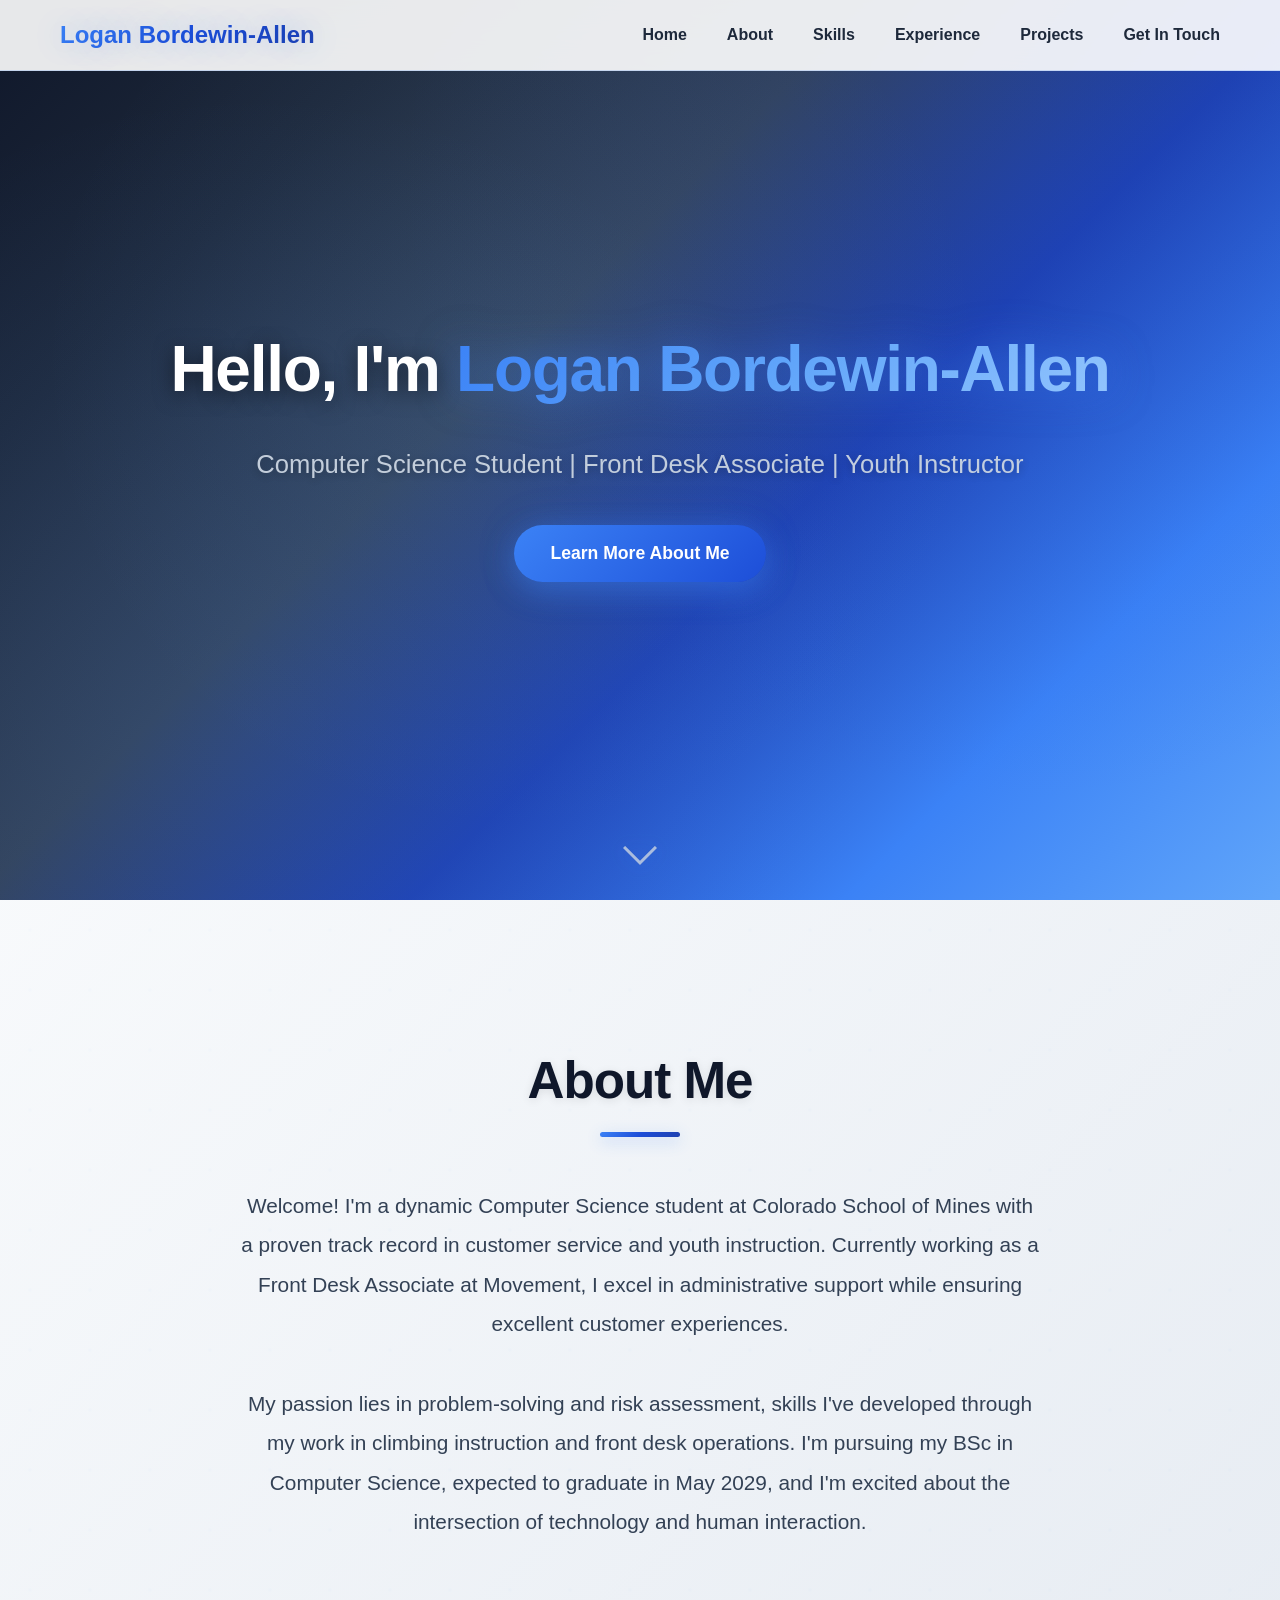
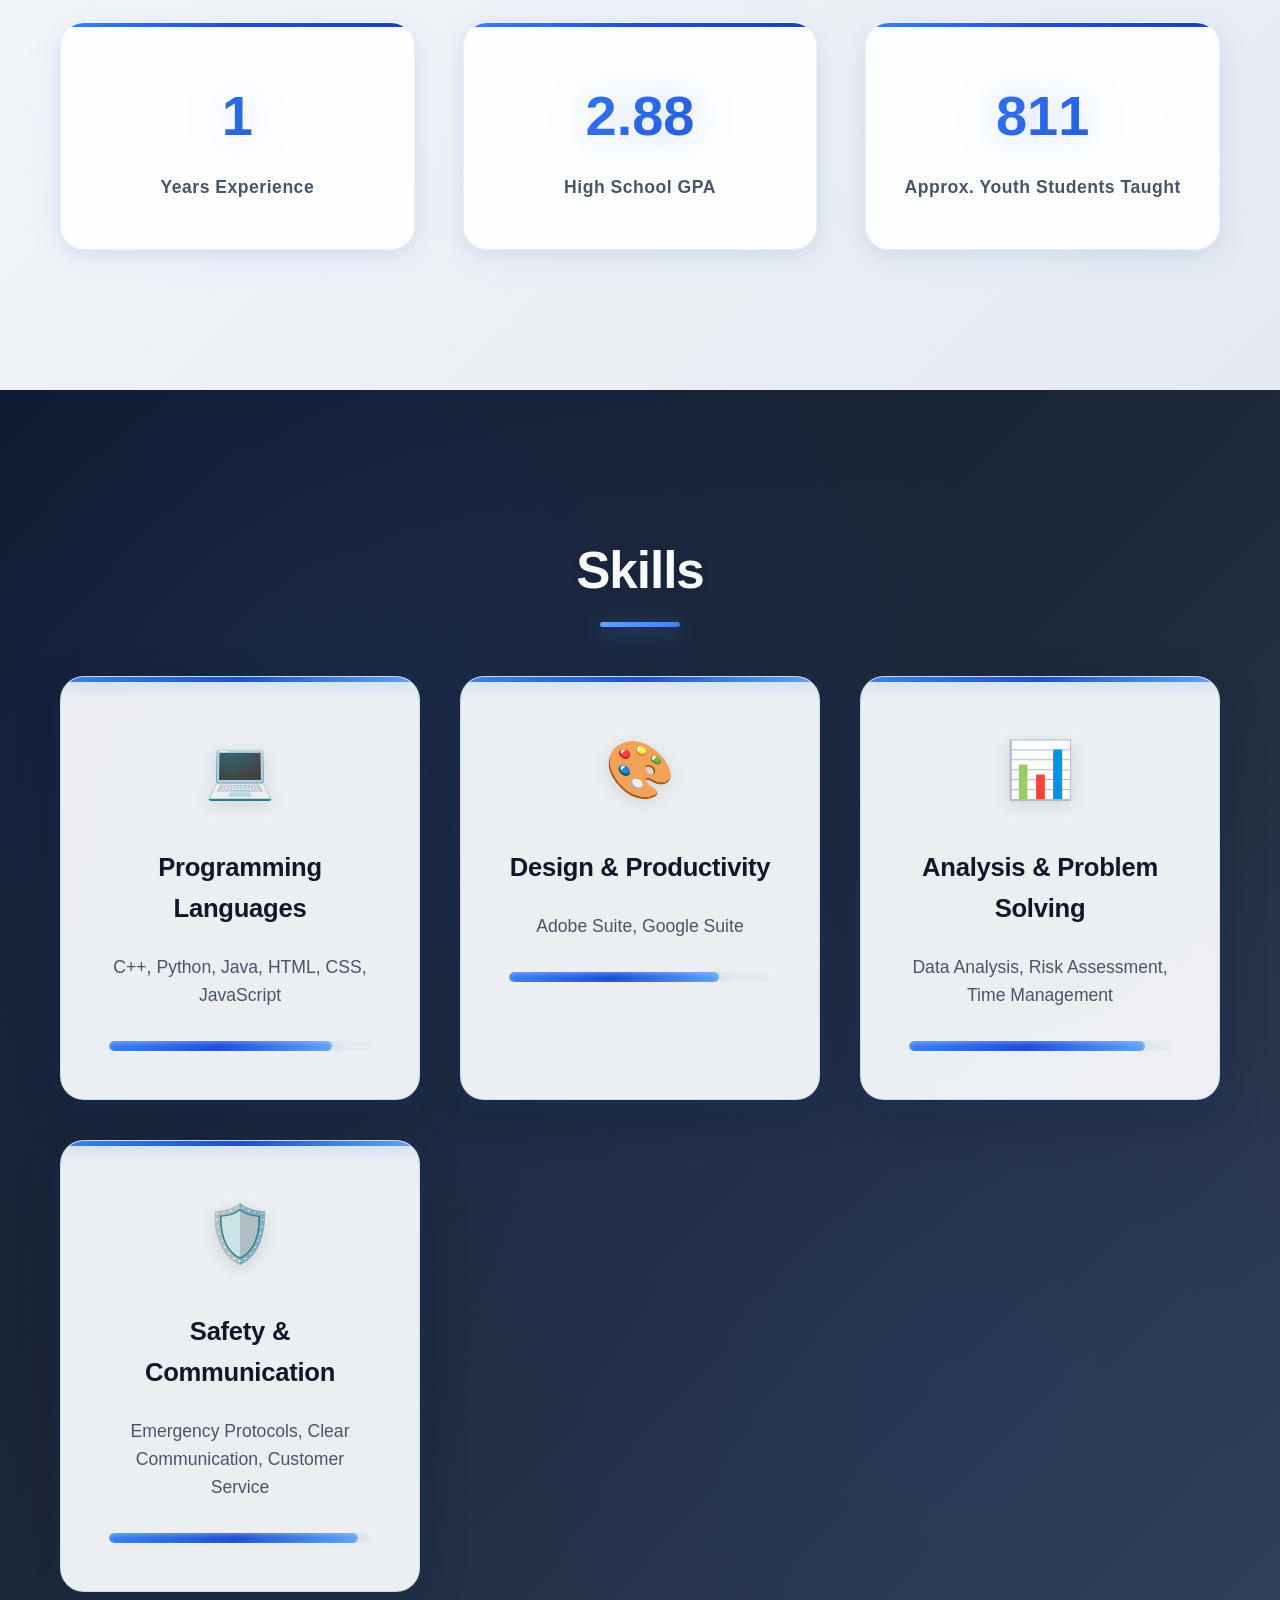
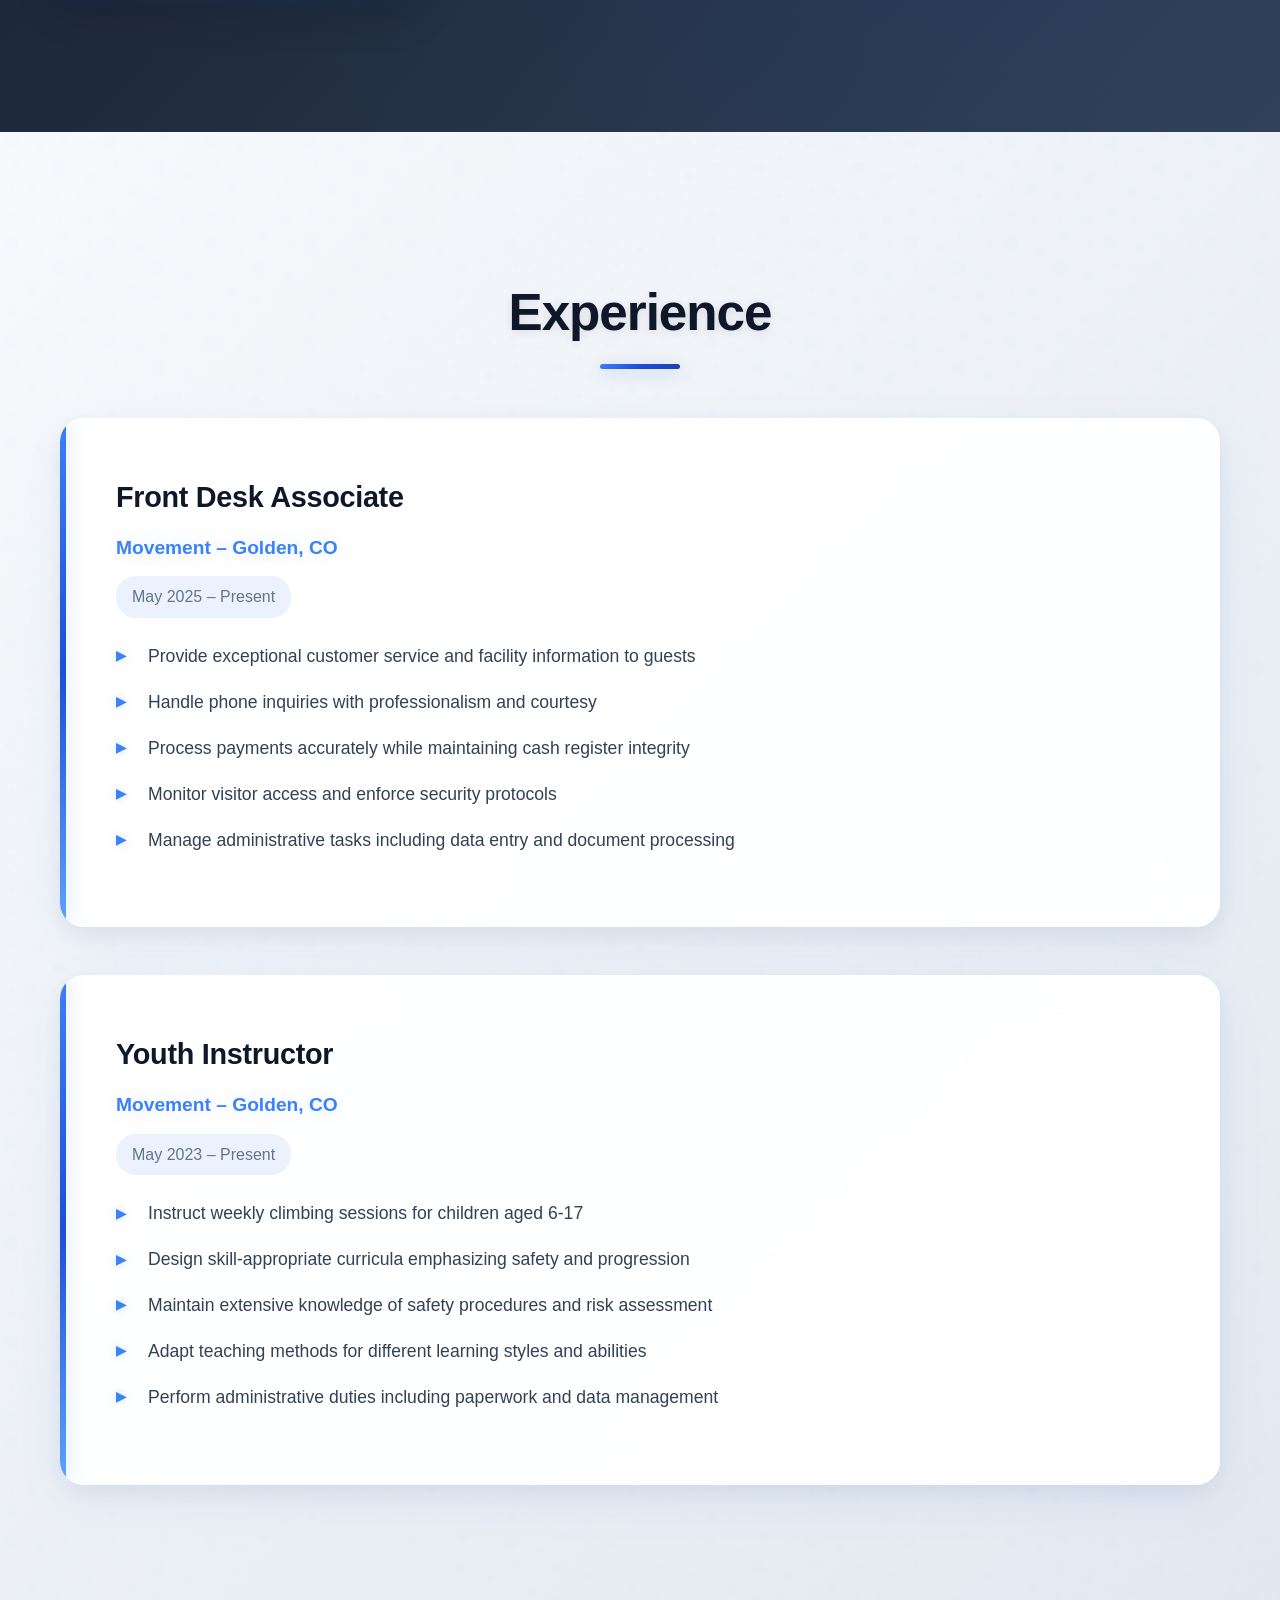
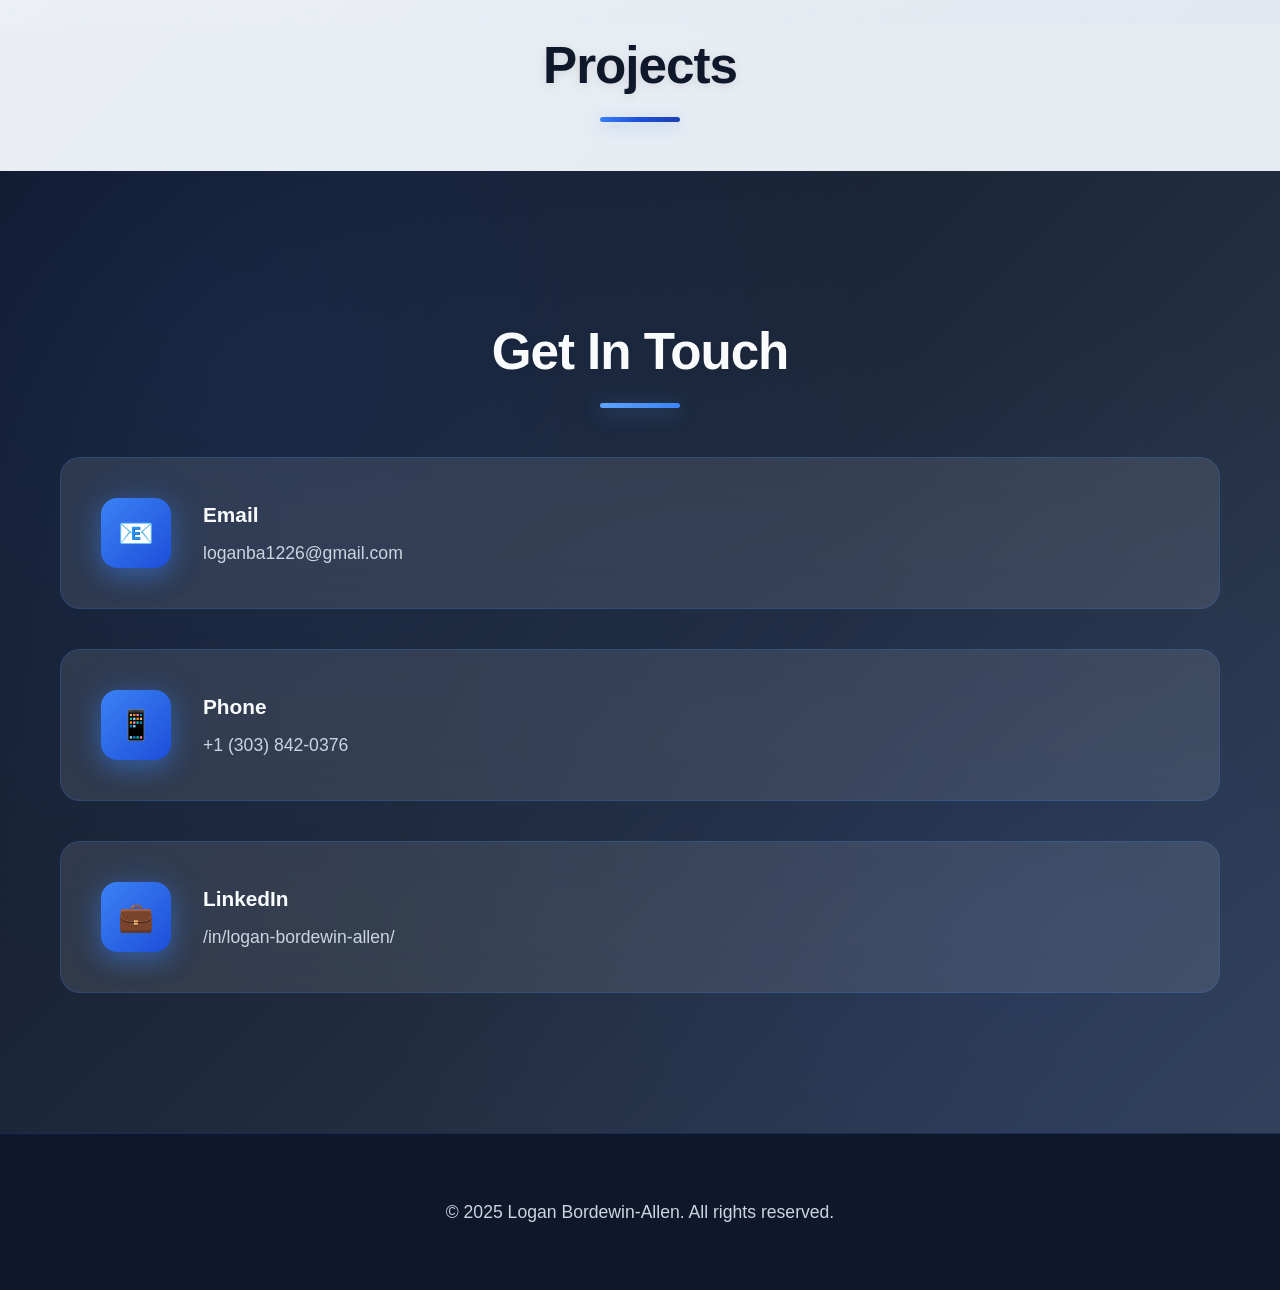
==== commit 059727a1: "Merge branch 'main' of https://github.com/theb0b12/aboutMe" ====
--- a/index.html
+++ b/index.html
@@ -196,4 +196,4 @@
 
     <script src="script.js"></script>
 </body>
-</html>+</html>
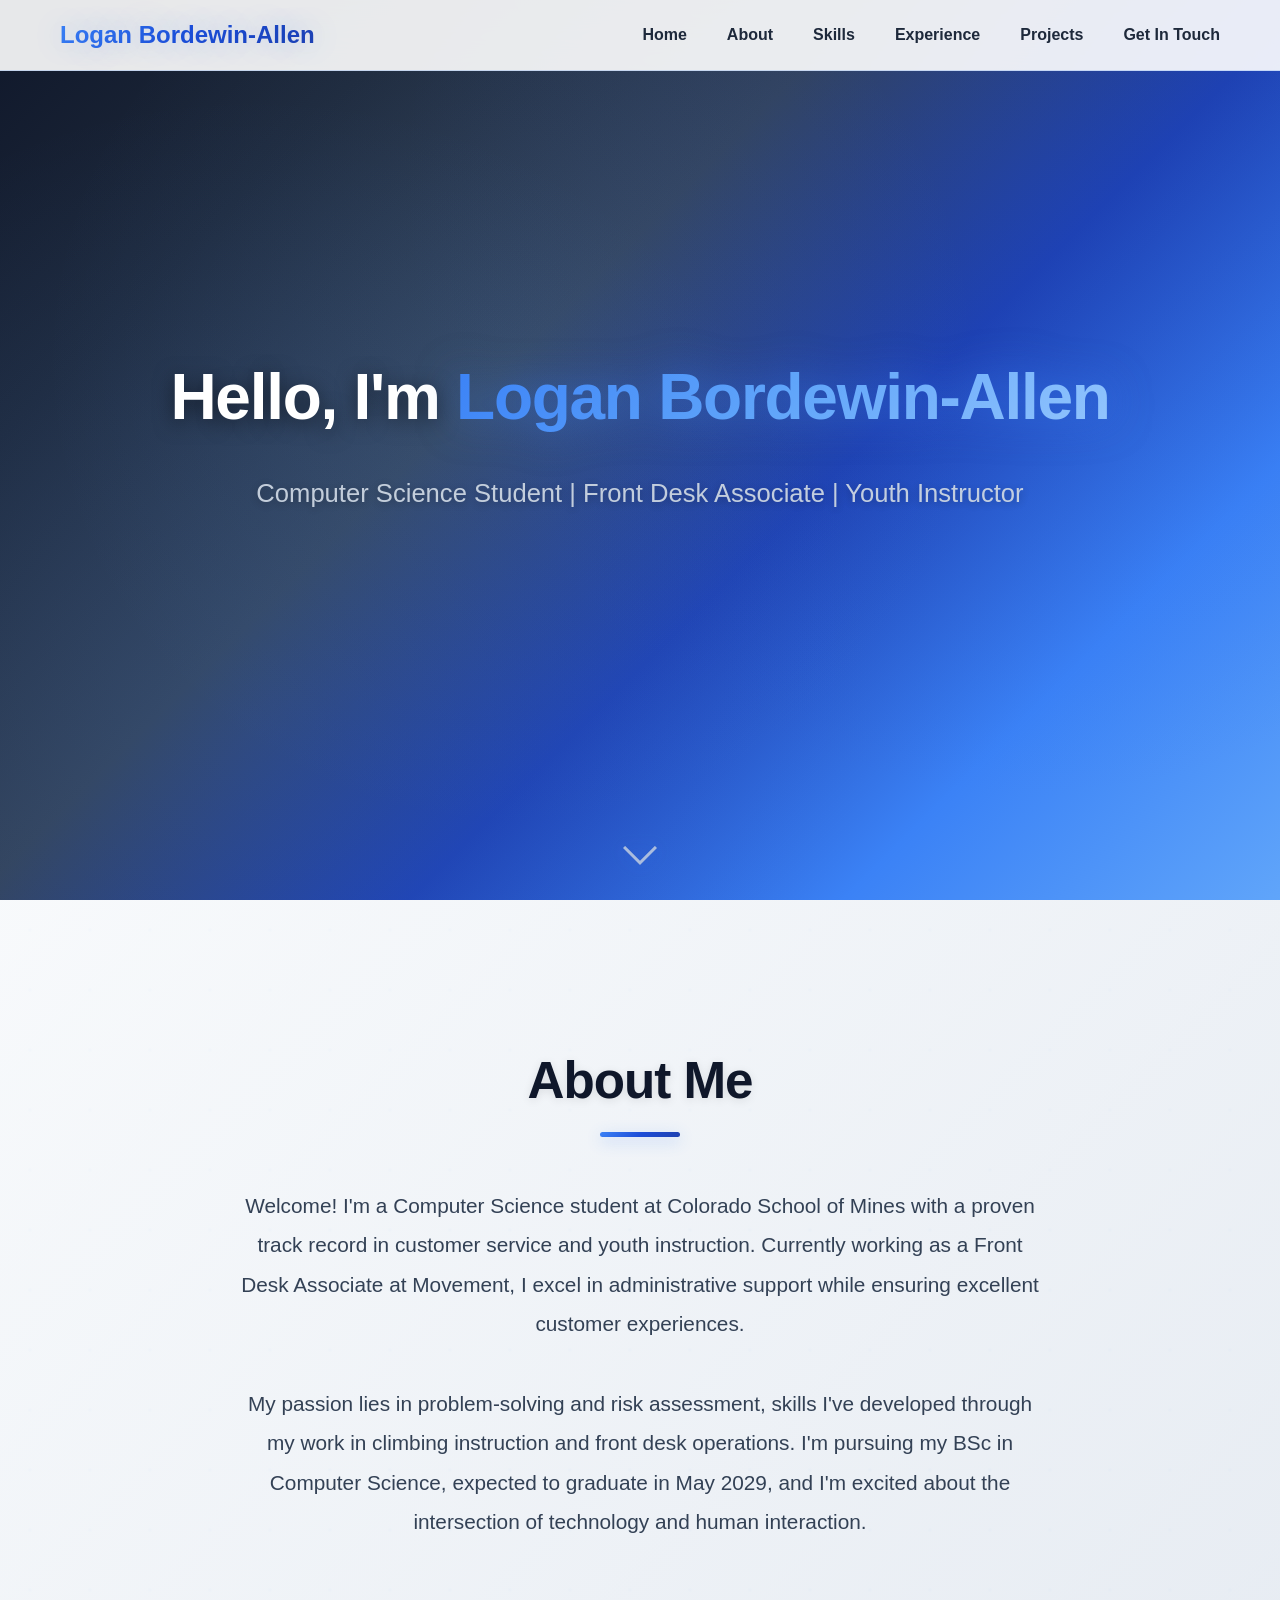
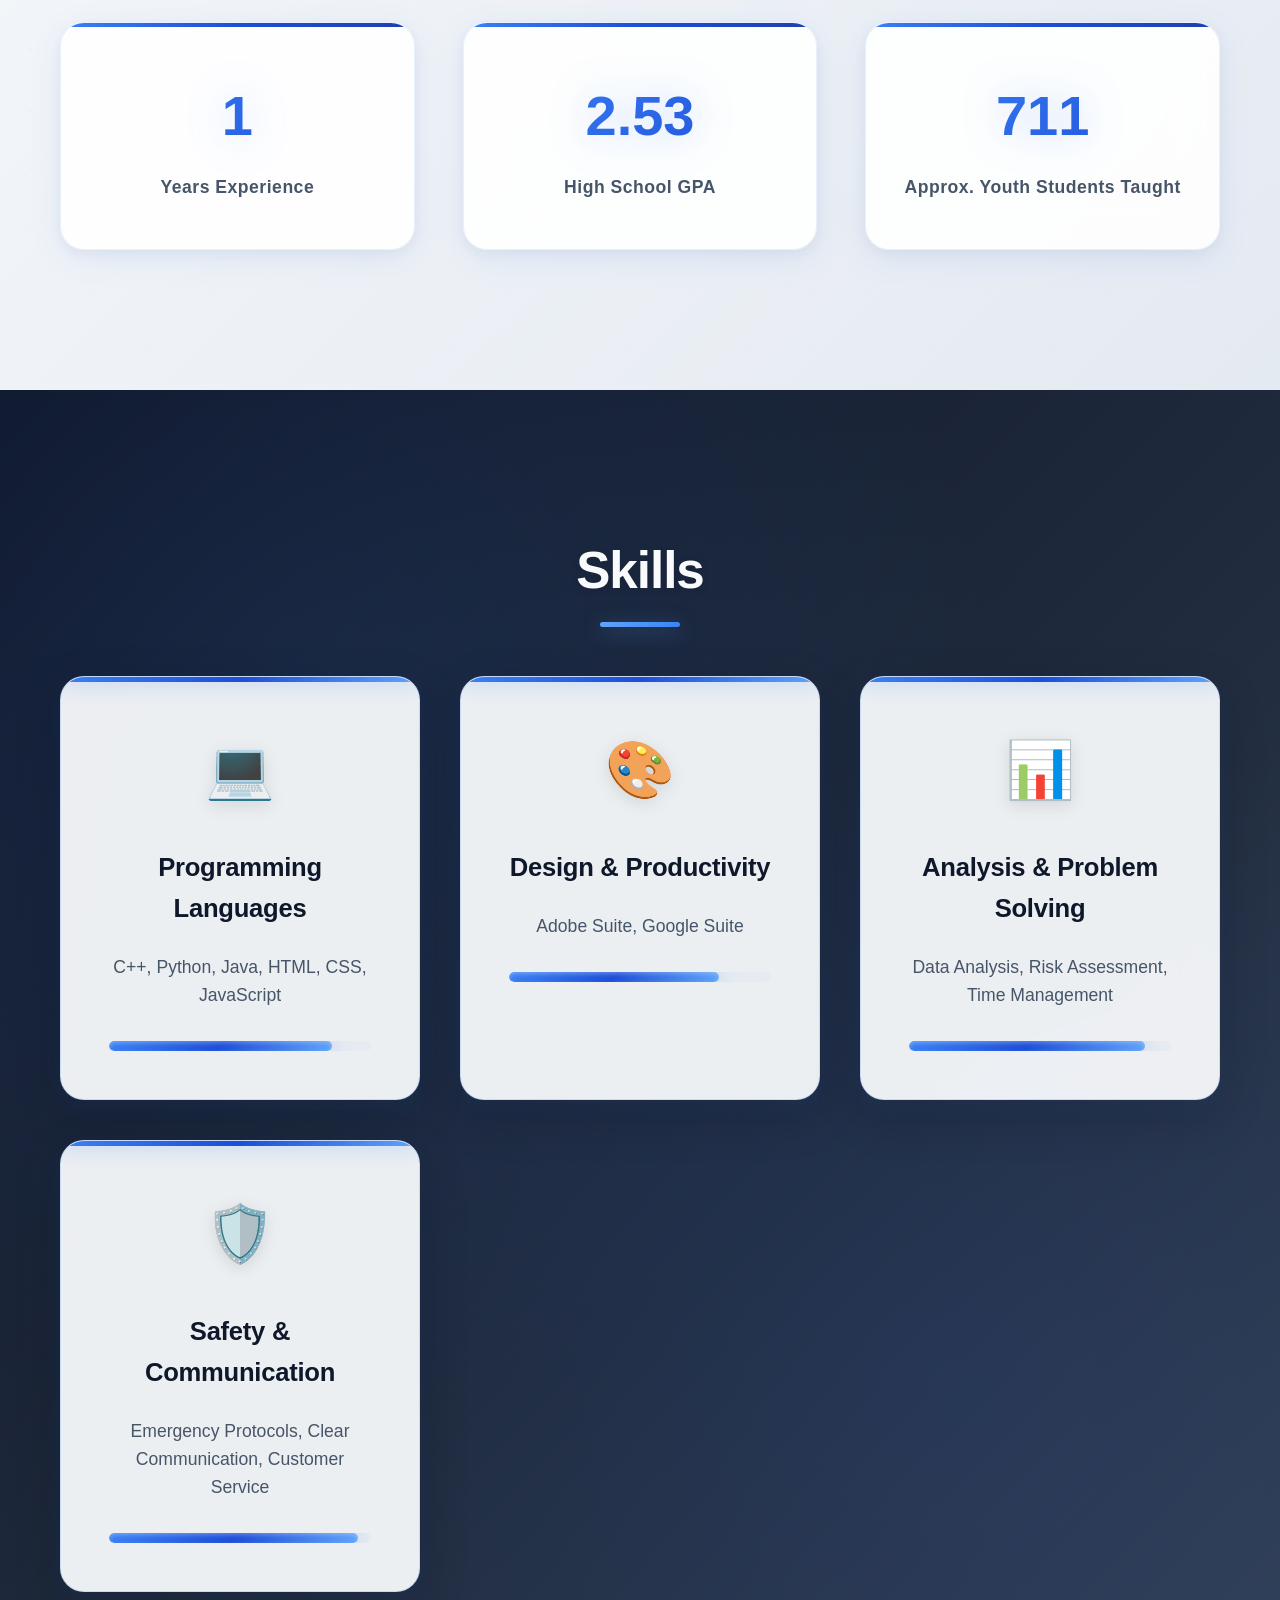
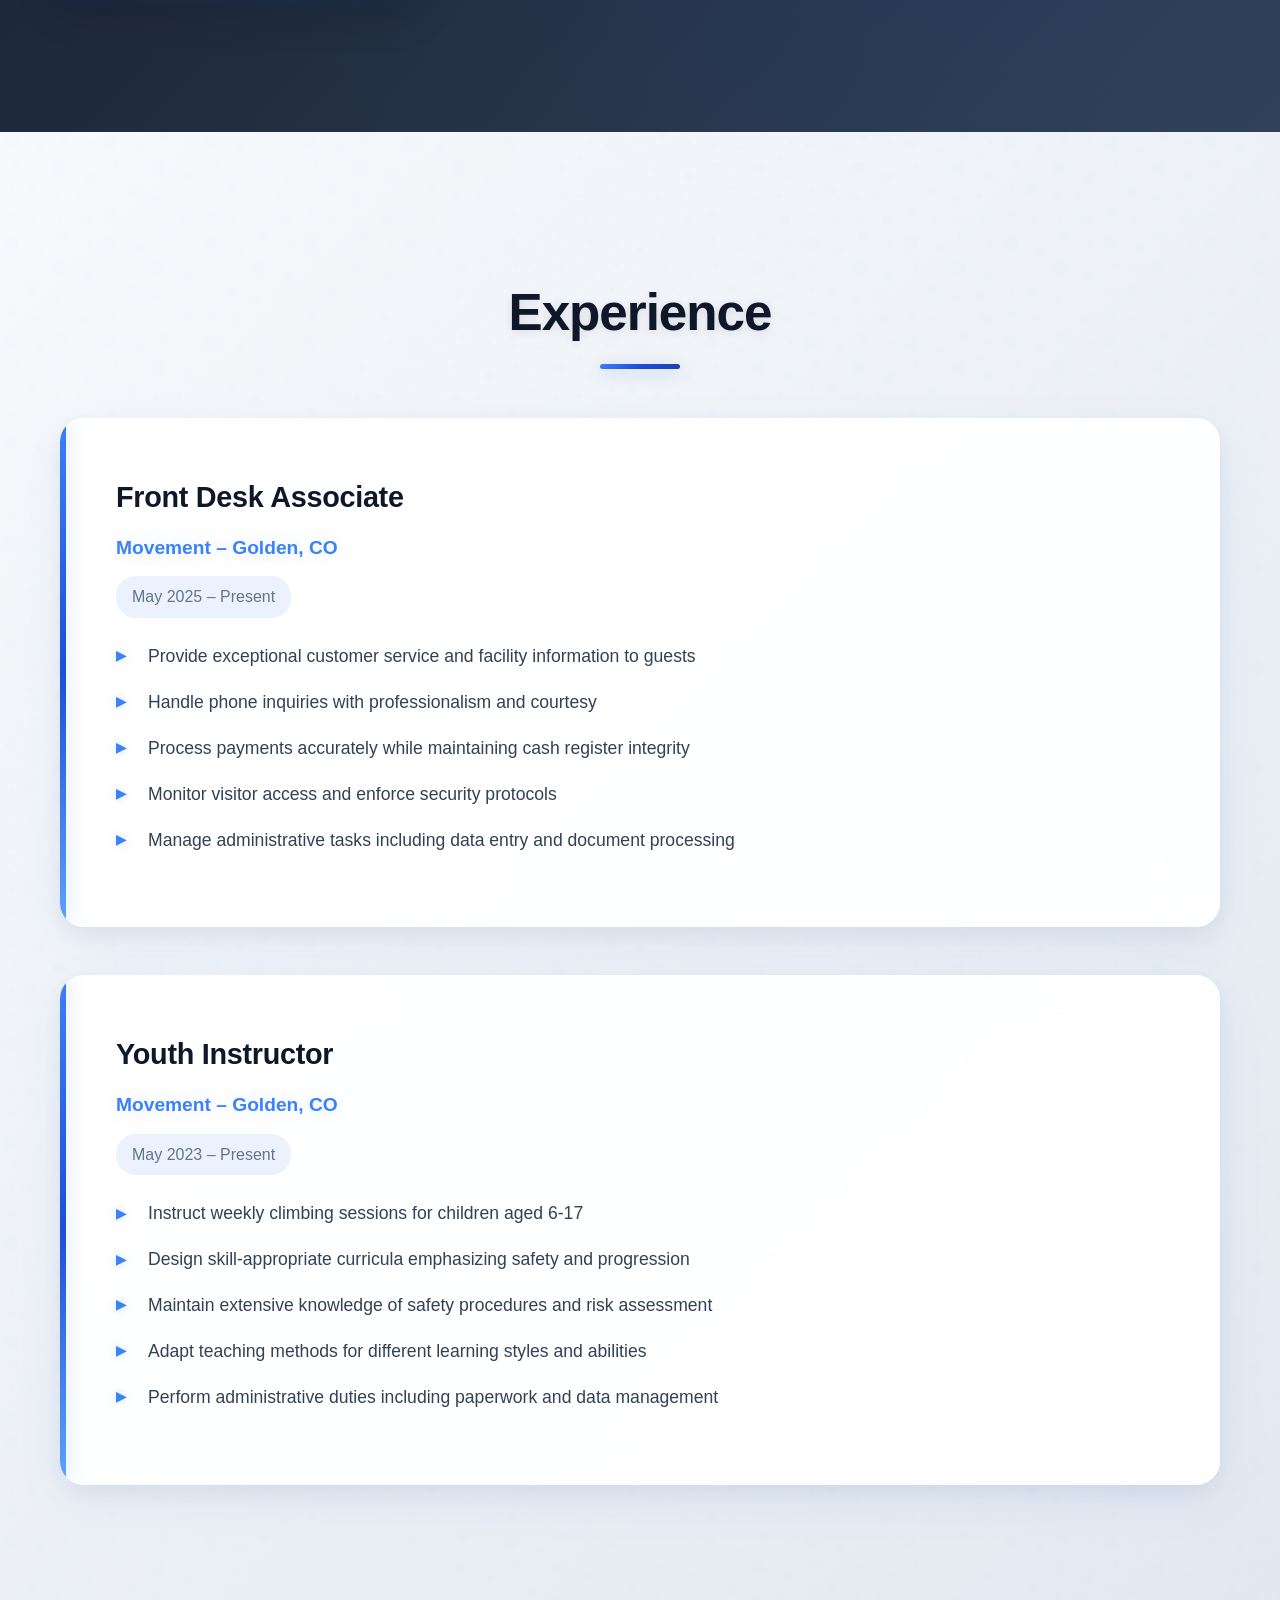
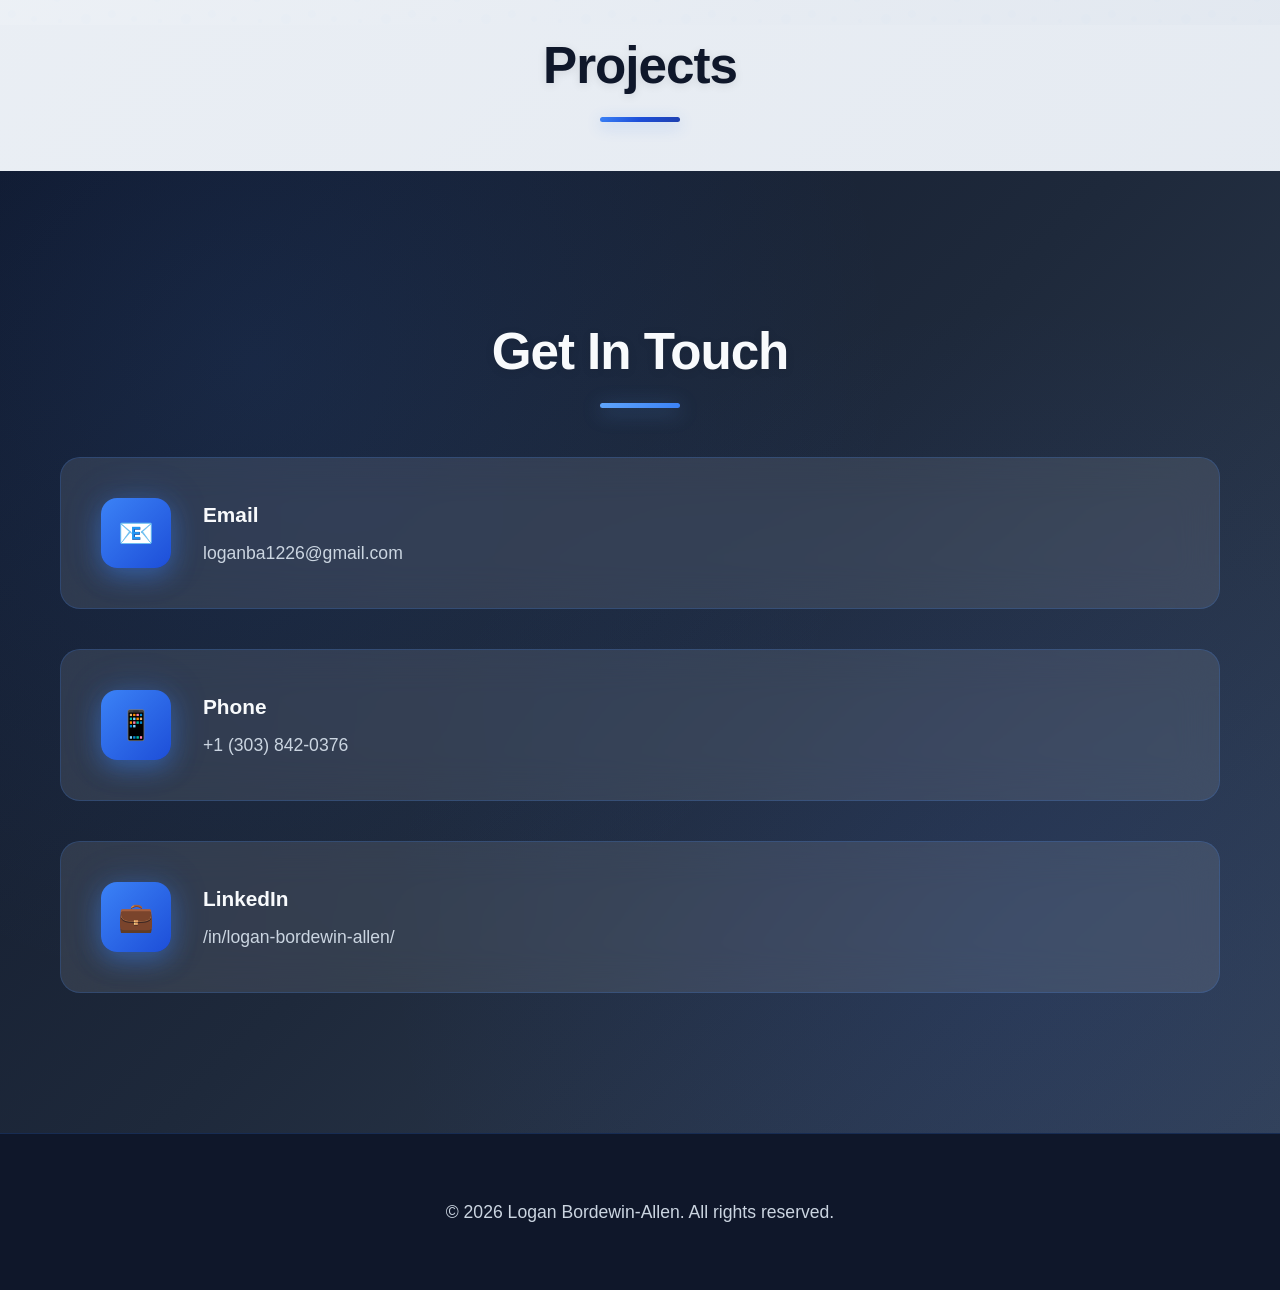
==== commit eeafb80f: "changed some things" ====
--- a/index.html
+++ b/index.html
@@ -35,7 +35,6 @@
         
             <h1 class="hero-title">Hello, I'm <span class="highlight">Logan Bordewin-Allen</span></h1>
             <p class="hero-subtitle">Computer Science Student | Front Desk Associate | Youth Instructor</p>
-            <button class="cta-button" onclick="scrollToSection('about')">Learn More About Me</button>
         </div>
         <div class="scroll-indicator">
             <div class="scroll-arrow"></div>
@@ -48,9 +47,11 @@
             <h2 class="section-title">About Me</h2>
             <div class="about-content">
                 <div class="about-text">
-                    <p>Welcome! I'm a dynamic Computer Science student at Colorado School of Mines with a proven track record in customer service and youth instruction. Currently working as a Front Desk Associate at Movement, I excel in administrative support while ensuring excellent customer experiences.</p>
+                    <p>Welcome! I'm a Computer Science student at Colorado School of Mines with a proven track record in customer service and youth instruction. Currently working as a 
+                        Front Desk Associate at Movement, I excel in administrative support while ensuring excellent customer experiences.</p>
                     
-                    <p>My passion lies in problem-solving and risk assessment, skills I've developed through my work in climbing instruction and front desk operations. I'm pursuing my BSc in Computer Science, expected to graduate in May 2029, and I'm excited about the intersection of technology and human interaction.</p>
+                    <p>My passion lies in problem-solving and risk assessment, skills I've developed through my work in climbing instruction and front desk operations. I'm pursuing my BSc
+                         in Computer Science, expected to graduate in May 2029, and I'm excited about the intersection of technology and human interaction.</p>
                     
                     <div class="stats">
                         <div class="stat-item">
@@ -61,11 +62,13 @@
                             <span class="stat-number" data-target="4.43">0</span>
                             <span class="stat-label">High School GPA</span>
                         </div>
-                        <div class="stat-item">
-                            <span class="stat-number" data-target="1248">0</span>
-                            <!-- The calculation is 12 students * 18 weeks + (20 students * 10summer weeks)) *3 years -->
-                            <span class="stat-label">Approx. Youth Students Taught</span>
-                        </div>
+                        <a href="calculation.html" target="_blank">
+                            <div class="stat-item">
+                                <span class="stat-number" data-target="1248">0</span>
+                                <!-- The calculation is 12 students * 18 weeks + (20 students * 10 summer weeks)) *3 years -->
+                                <span class="stat-label">Approx. Youth Students Taught</span>
+                            </div>
+                        </a>
                     </div>
                 </div>
             </div>
@@ -190,7 +193,7 @@
     <!-- Footer -->
     <footer class="footer">
         <div class="container">
-            <p>&copy; 2025 Logan Bordewin-Allen. All rights reserved.</p>
+            <p>&copy; 2026 Logan Bordewin-Allen. All rights reserved.</p>
         </div>
     </footer>
 
--- a/style.css
+++ b/style.css
@@ -1,4 +1,5 @@
 /* Reset and Base Styles */
+
 * {
     margin: 0;
     padding: 0;
@@ -333,6 +334,12 @@
     border: 1px solid rgba(59, 130, 246, 0.1);
     position: relative;
     overflow: hidden;
+
+}
+
+a {
+    text-decoration: none;
+    color: inherit;
 }
 
 .stat-item::before {
@@ -344,6 +351,8 @@
     height: 4px;
     background: linear-gradient(135deg, #3b82f6, #1d4ed8, #1e40af);
 }
+
+
 
 .stat-item:hover {
     transform: translateY(-12px);
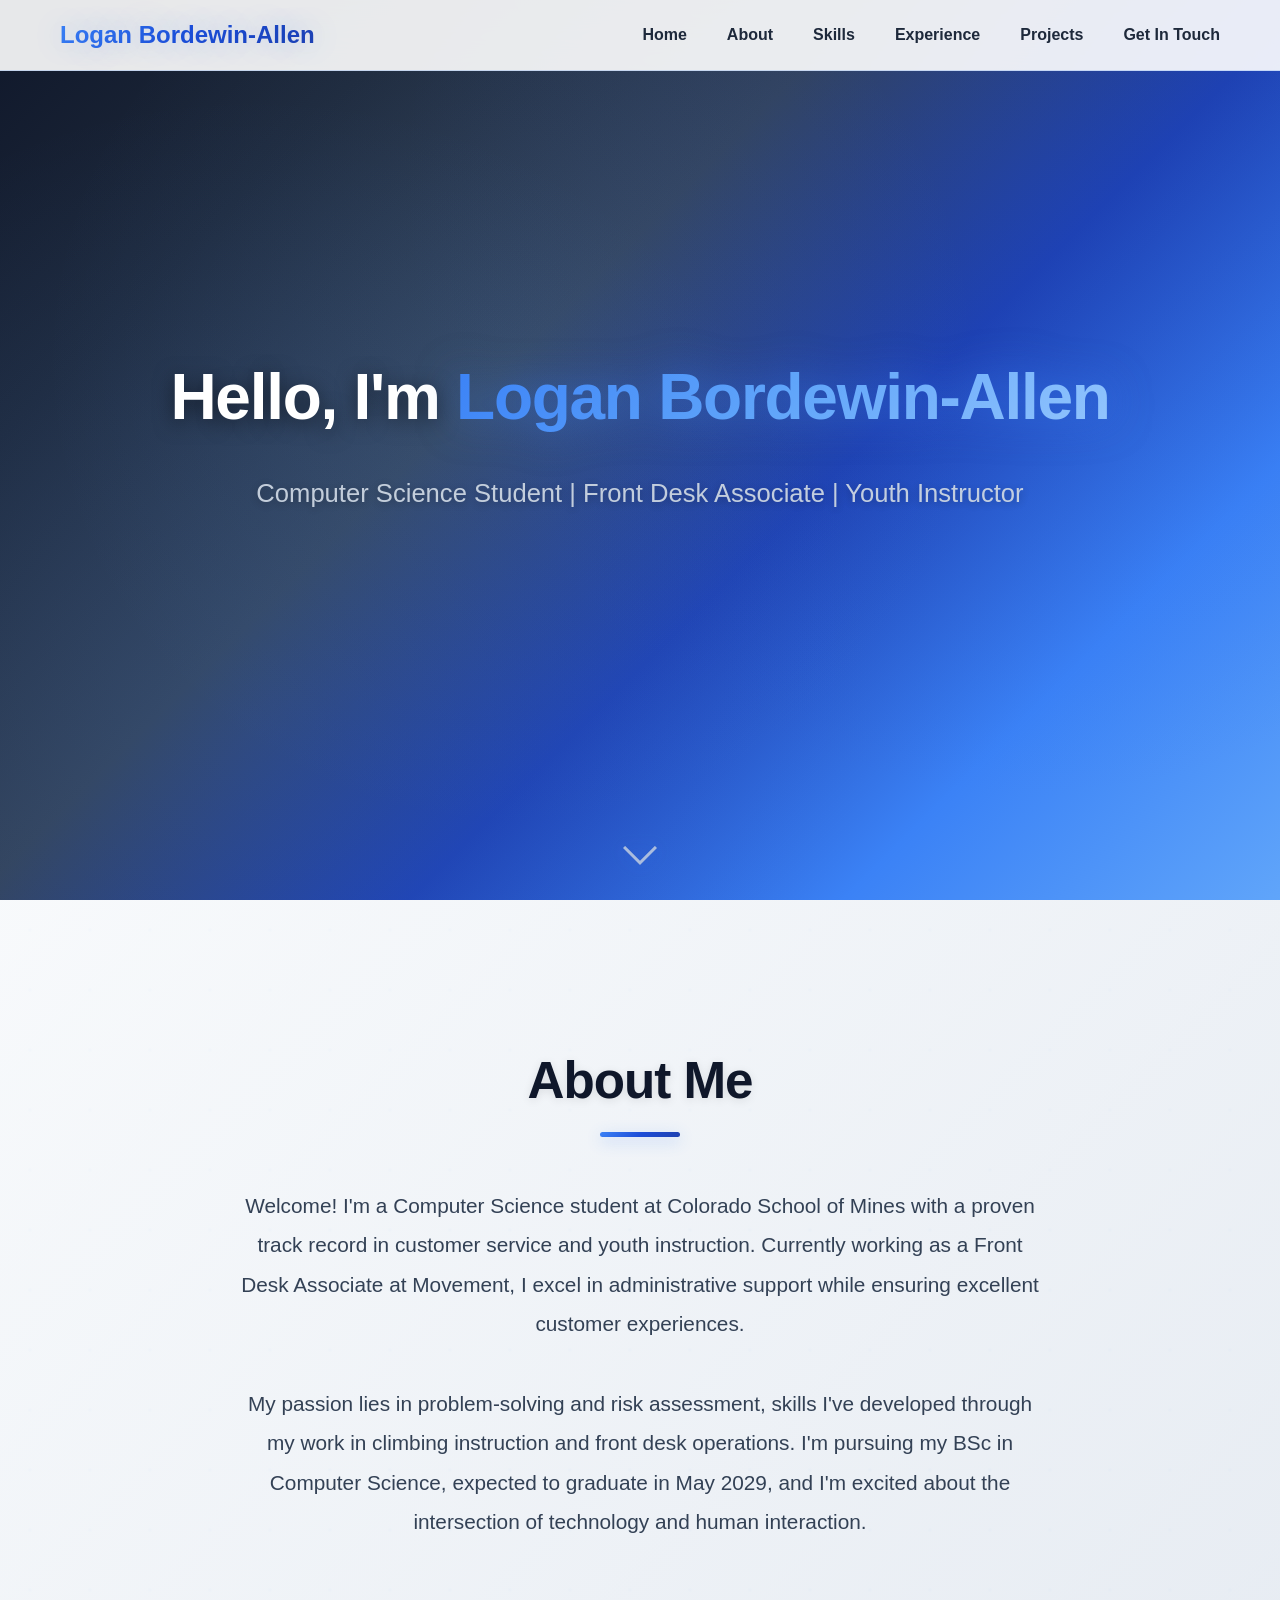
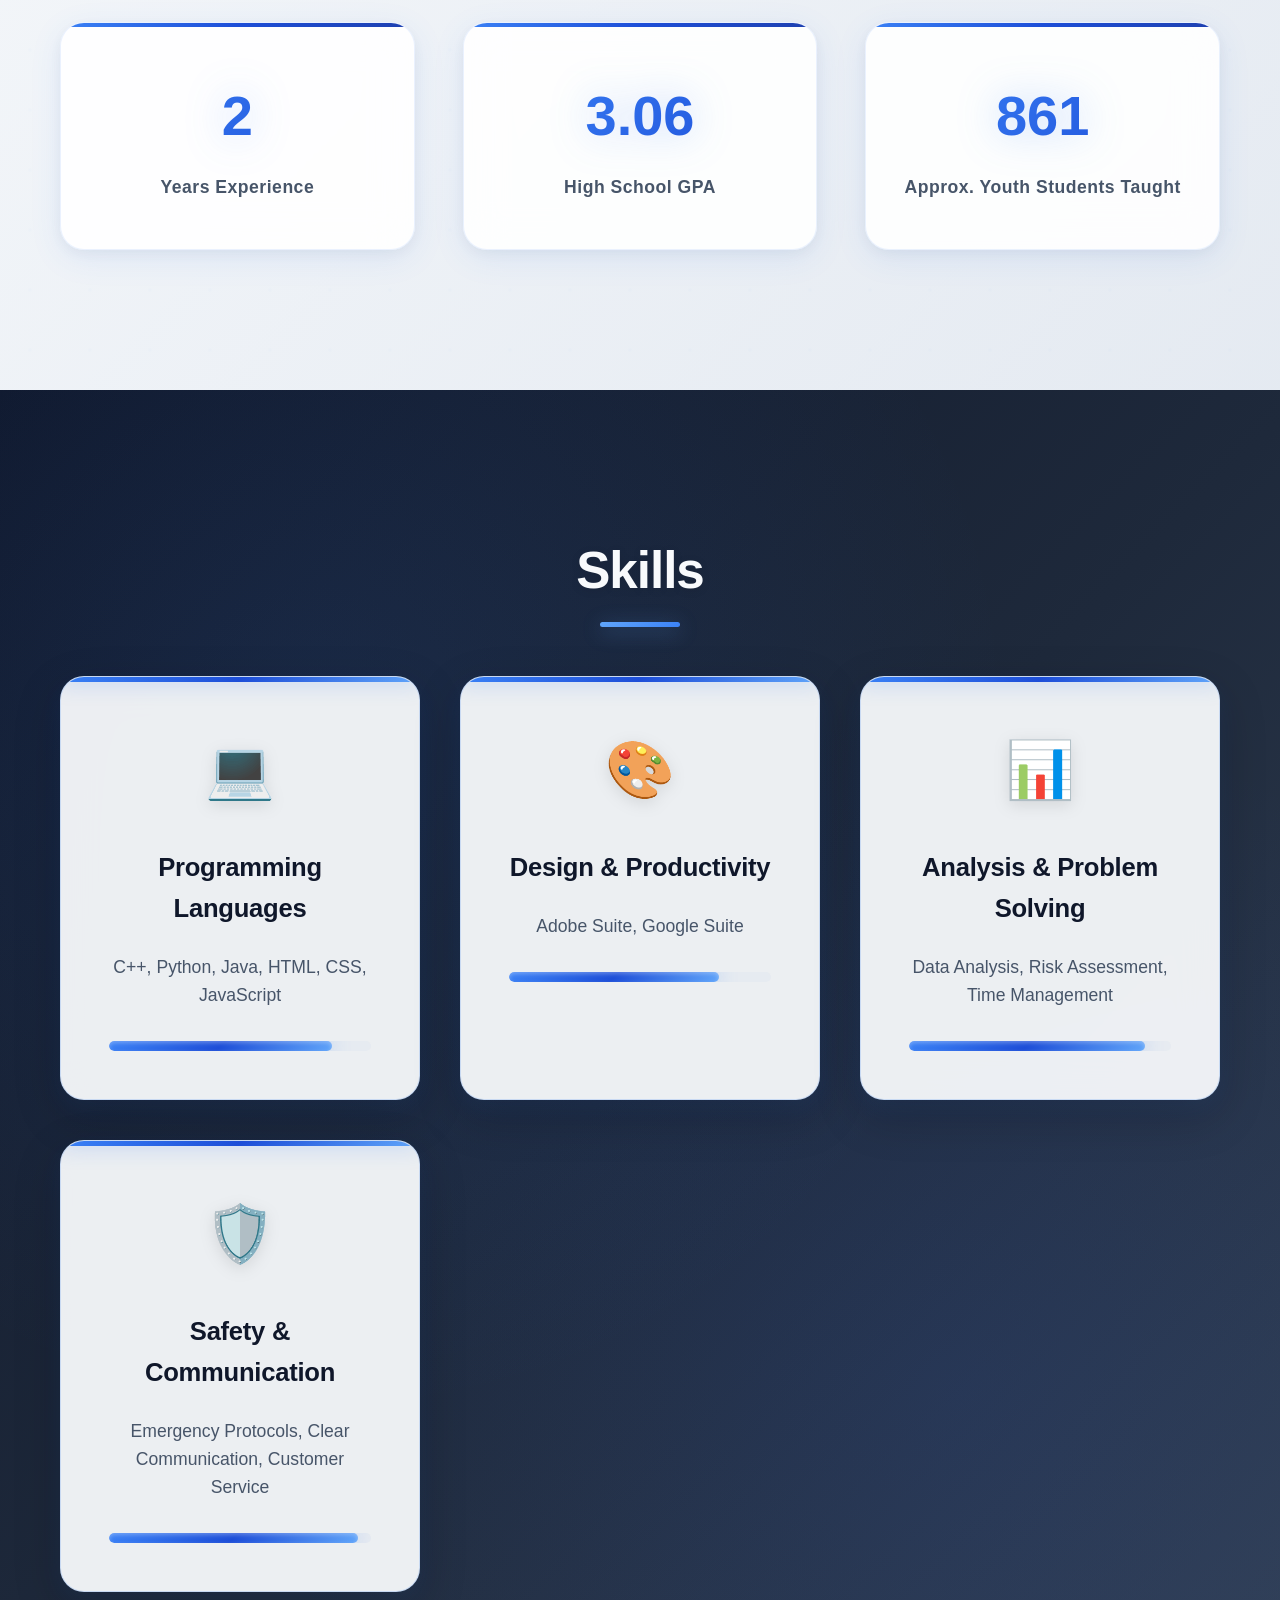
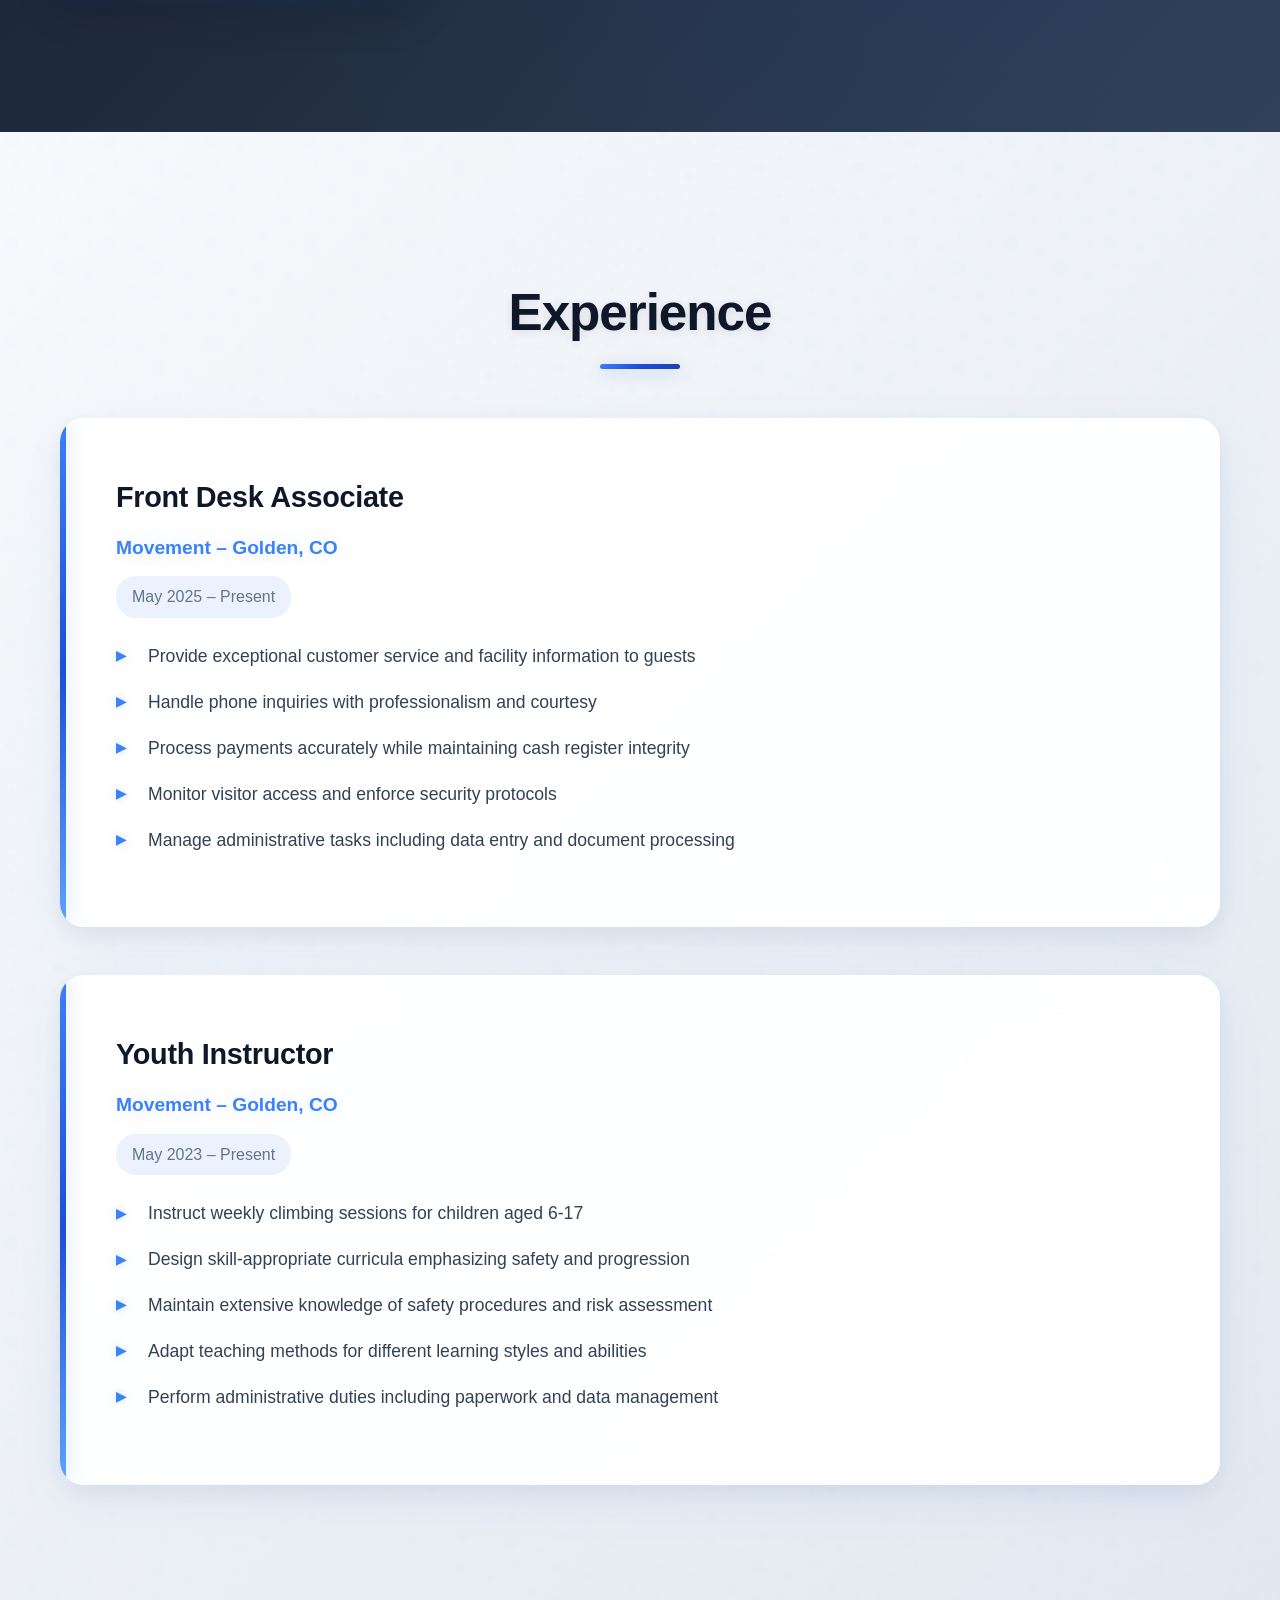
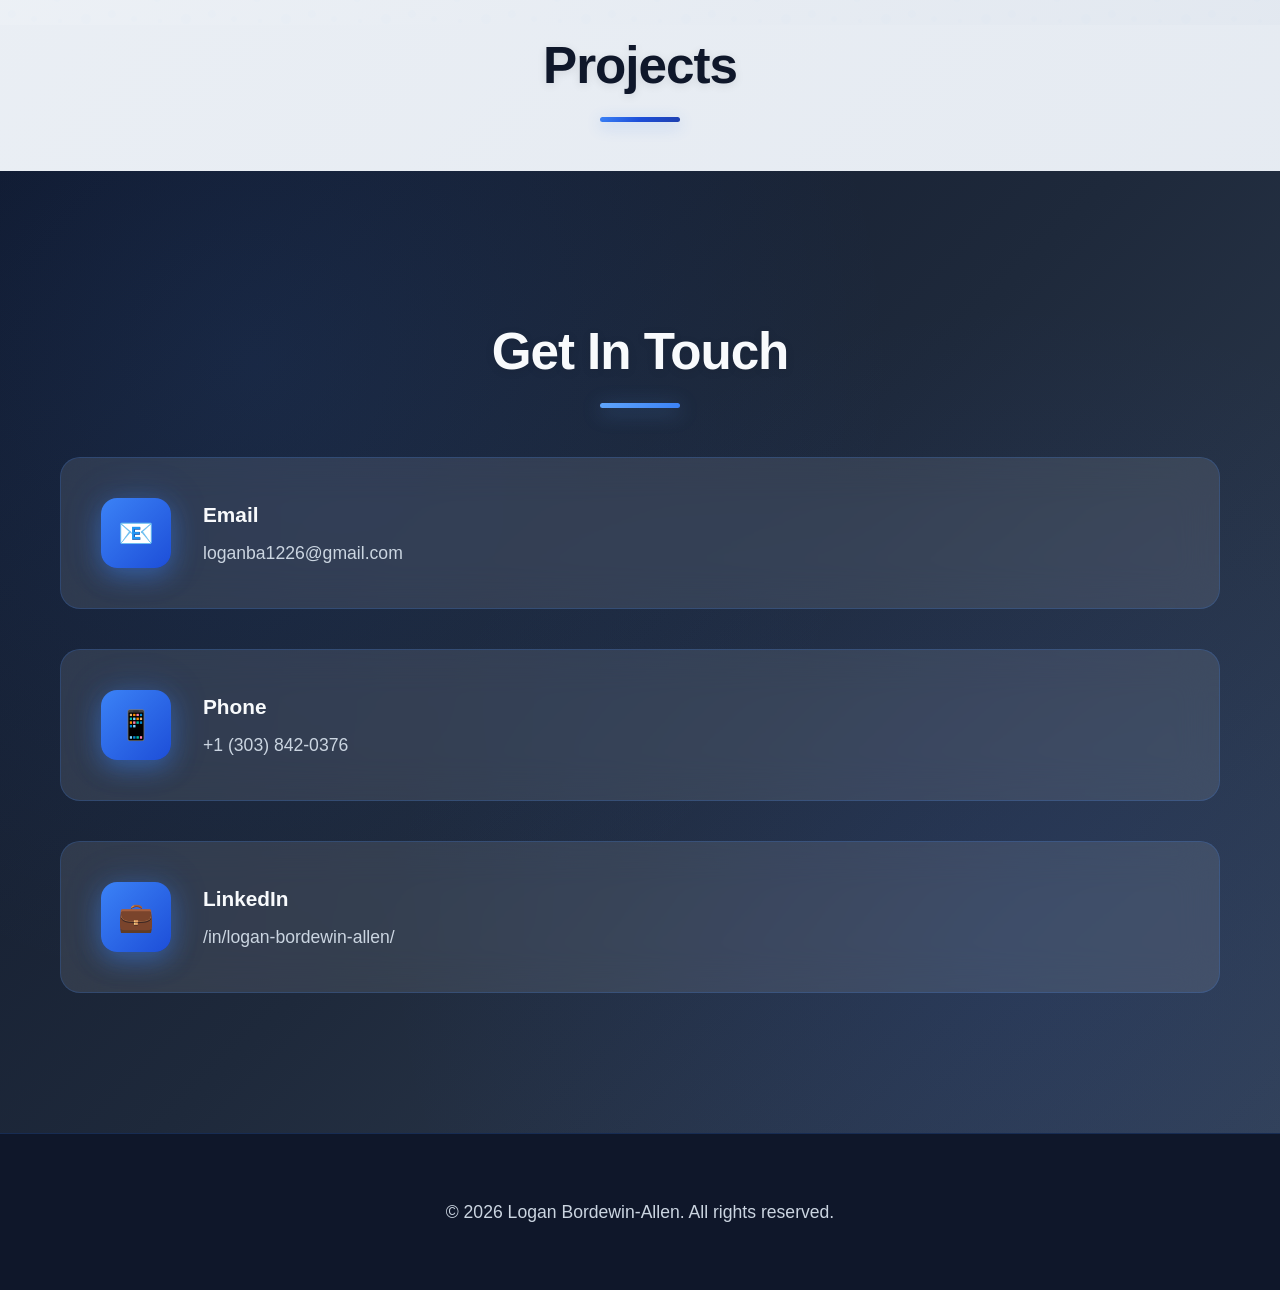
==== commit f32240e8: "indentationmaxxing" ====
--- a/index.html
+++ b/index.html
@@ -12,15 +12,15 @@
     <nav class="navbar">
         <div class="nav-container">
             <div class="nav-logo">Logan Bordewin-Allen</div>
-            <ul class="nav-menu">
-                <li class="nav-item"><a href="#home" class="nav-link">Home</a></li>
-                <li class="nav-item"><a href="#about" class="nav-link">About</a></li>
-                <li class="nav-item"><a href="#skills" class="nav-link">Skills</a></li>
-                <li class="nav-item"><a href="#experience" class="nav-link">Experience</a></li>
-                <li class="nav-item"><a href="#projects" class="nav-link">Projects</a></li>
-                <li class="nav-item"><a href="#contact" class="nav-link">Get In Touch</a></li>
-
-            </ul>
+                <ul class="nav-menu">
+                    <li class="nav-item"><a href="#home" class="nav-link">Home</a></li>
+                    <li class="nav-item"><a href="#about" class="nav-link">About</a></li>
+                    <li class="nav-item"><a href="#skills" class="nav-link">Skills</a></li>
+                    <li class="nav-item"><a href="#experience" class="nav-link">Experience</a></li>
+                    <li class="nav-item"><a href="#projects" class="nav-link">Projects</a></li>
+                    <li class="nav-item"><a href="#contact" class="nav-link">Get In Touch</a></li>
+
+                </ul>
             <div class="hamburger">
                 <span class="bar"></span>
                 <span class="bar"></span>
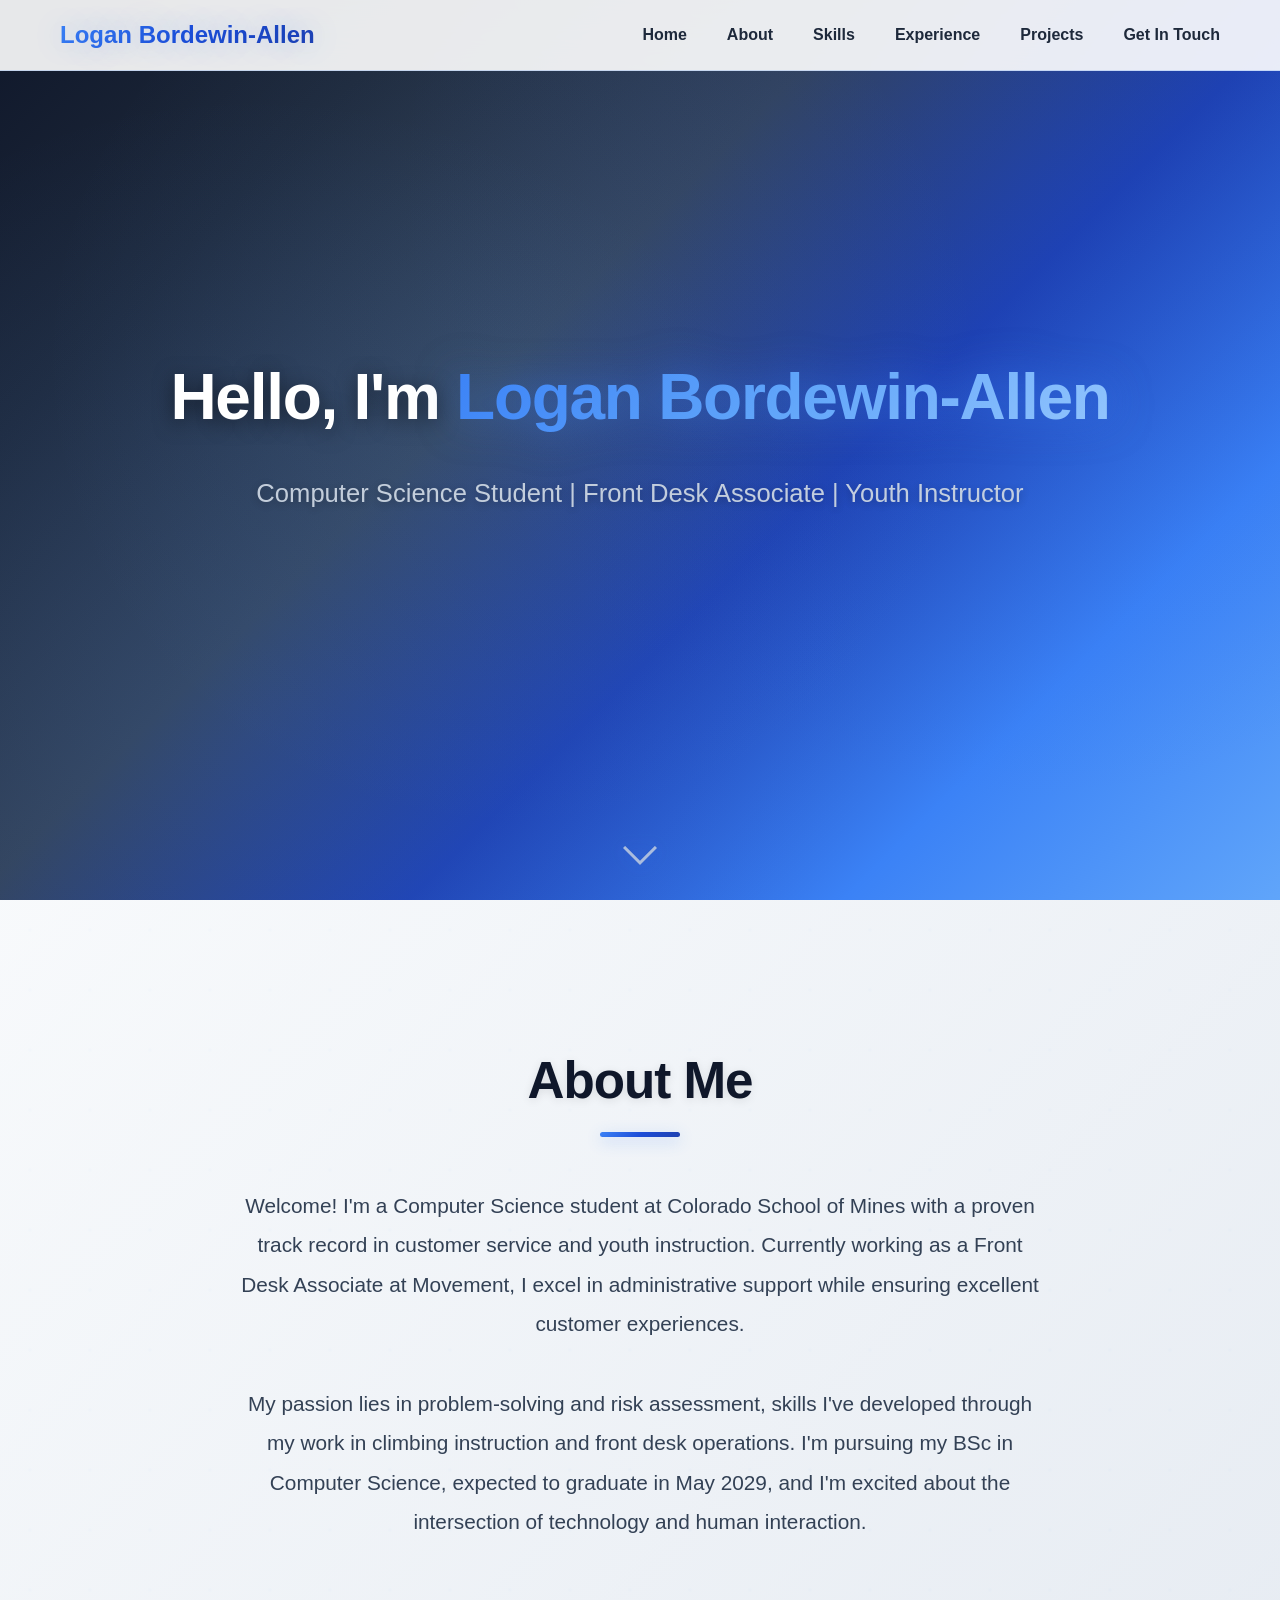
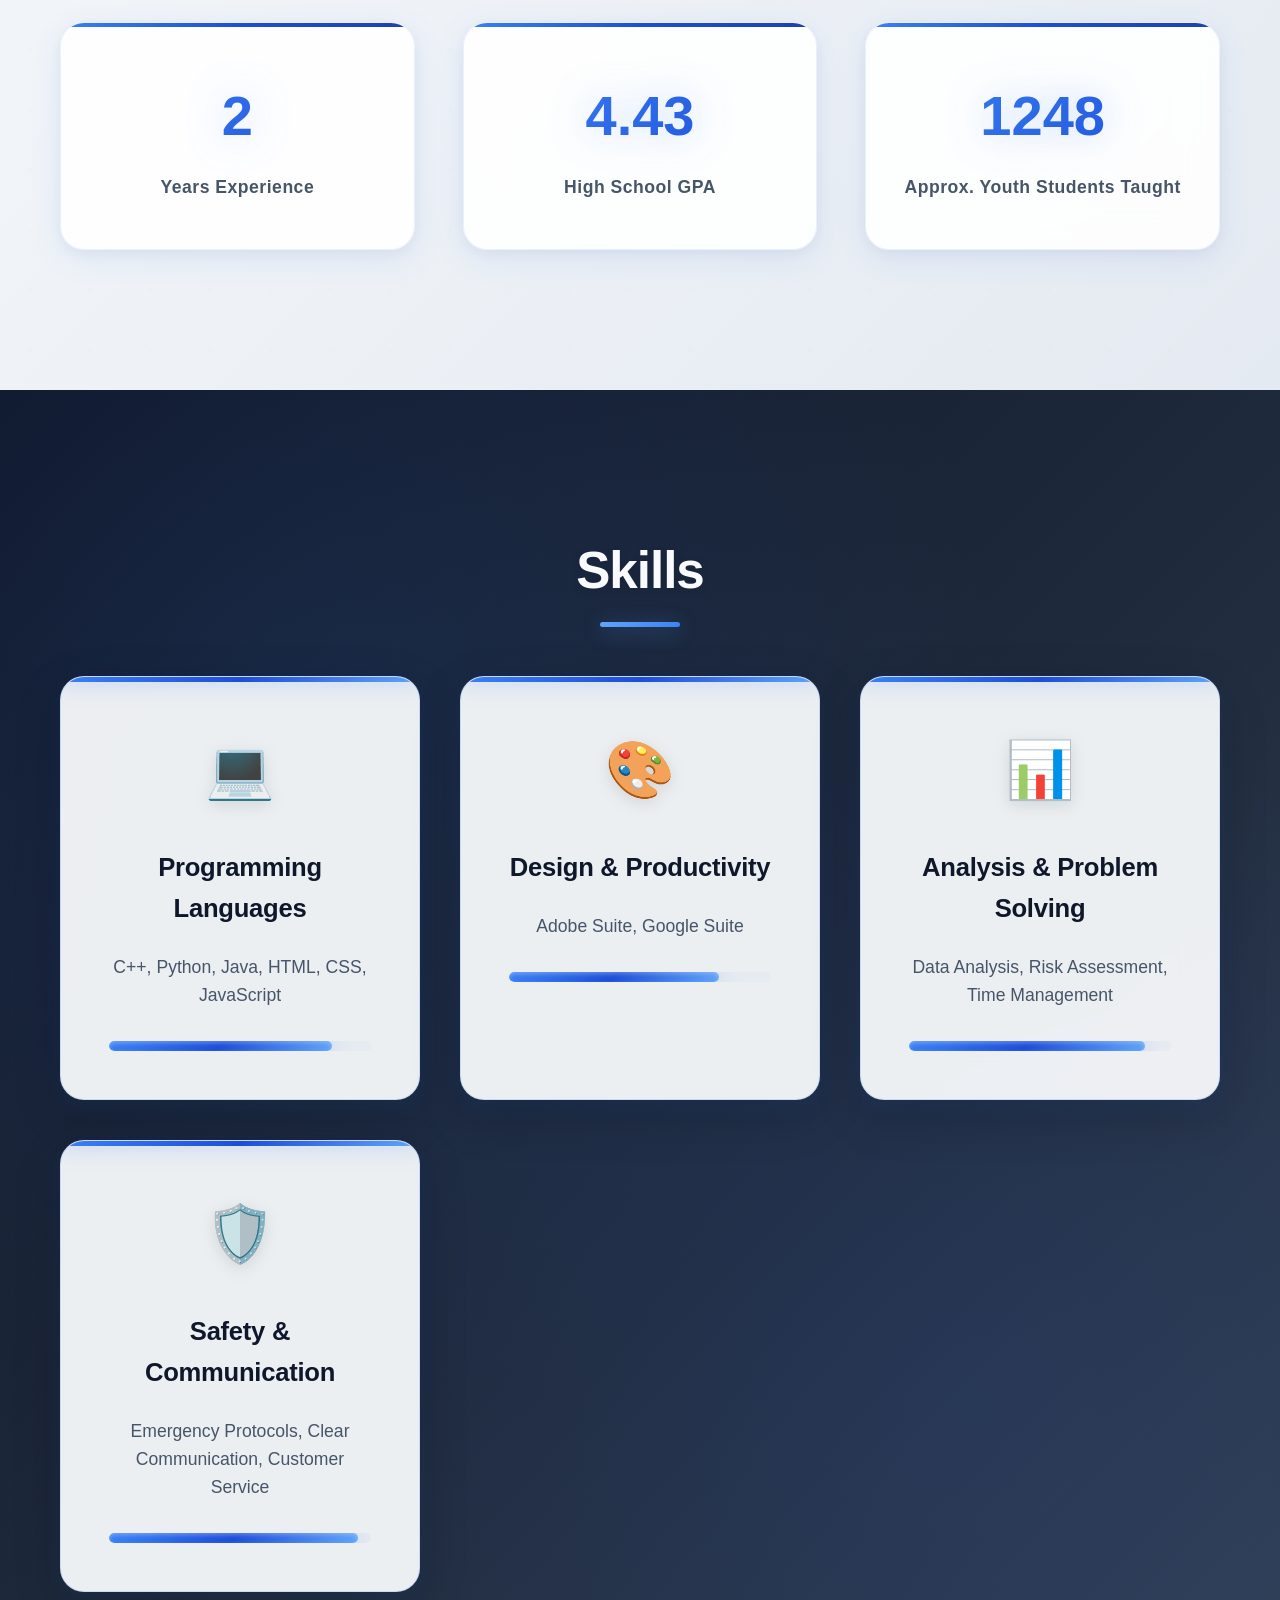
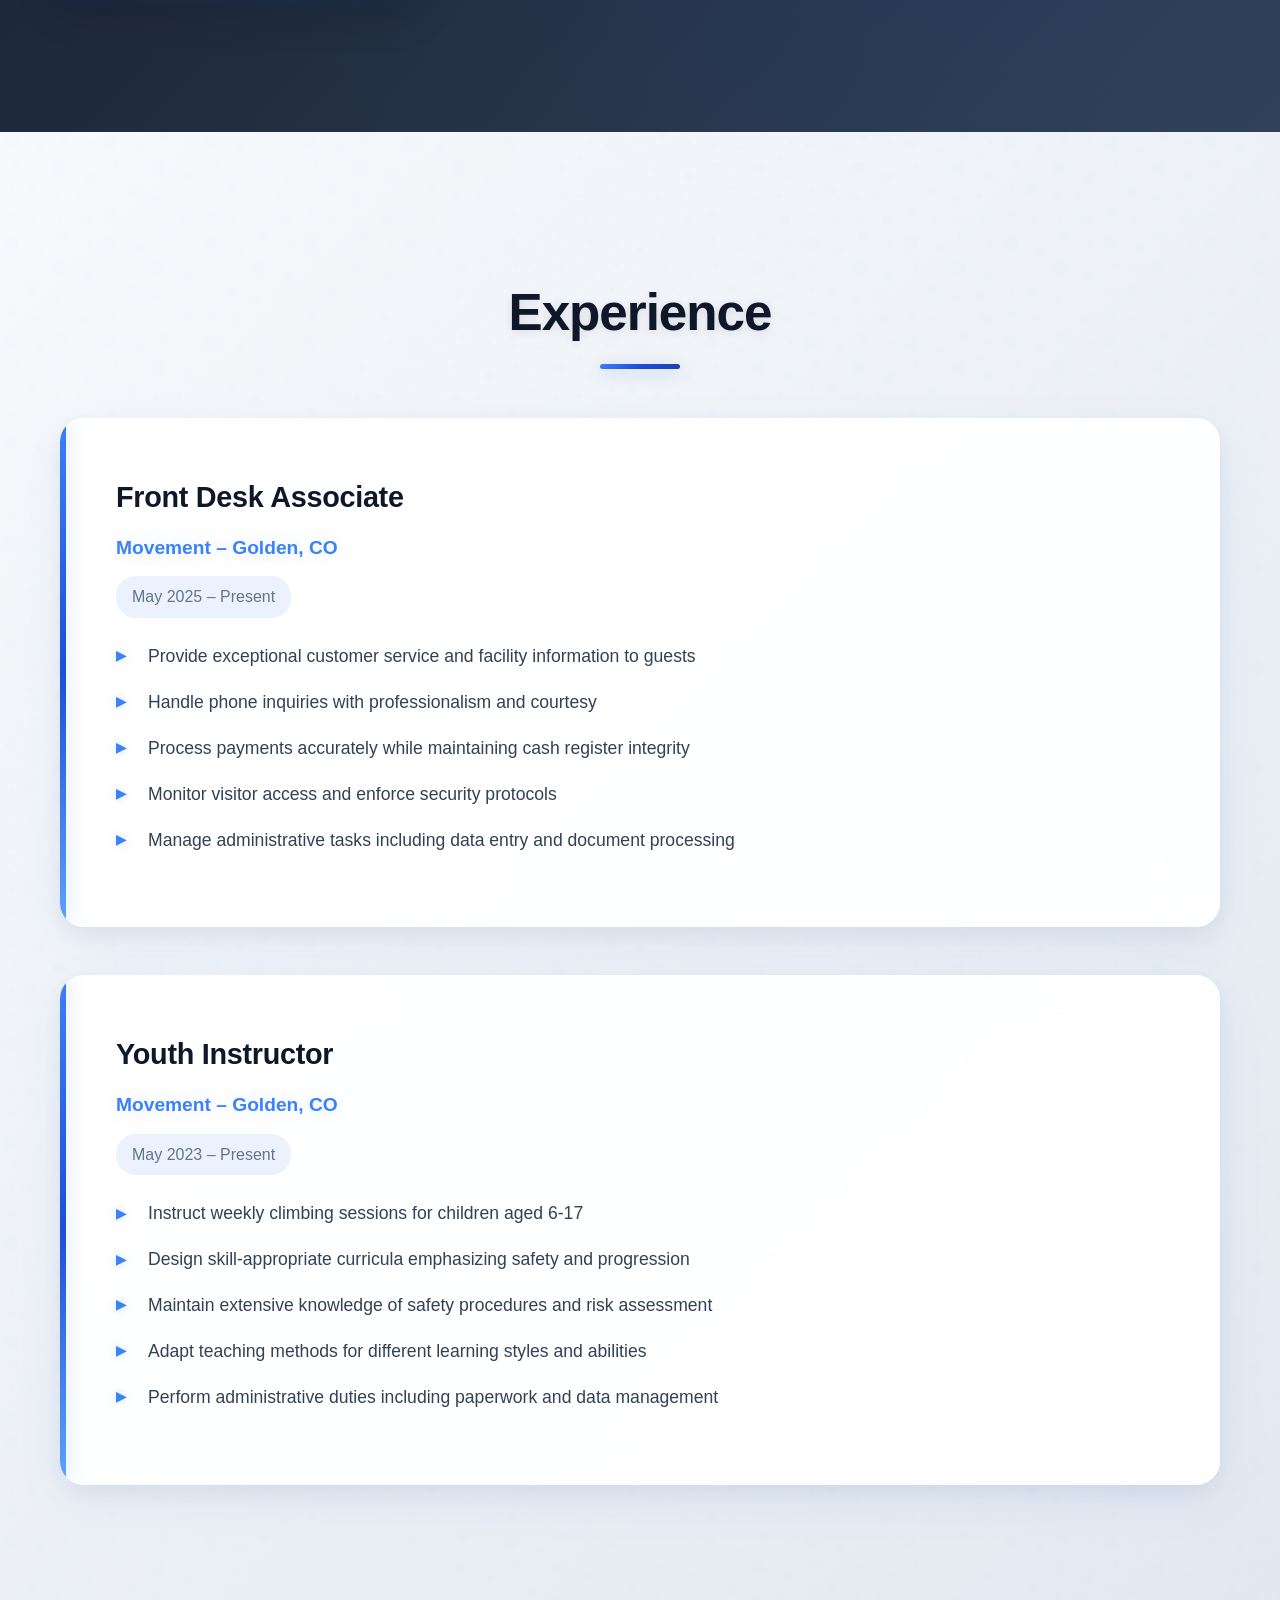
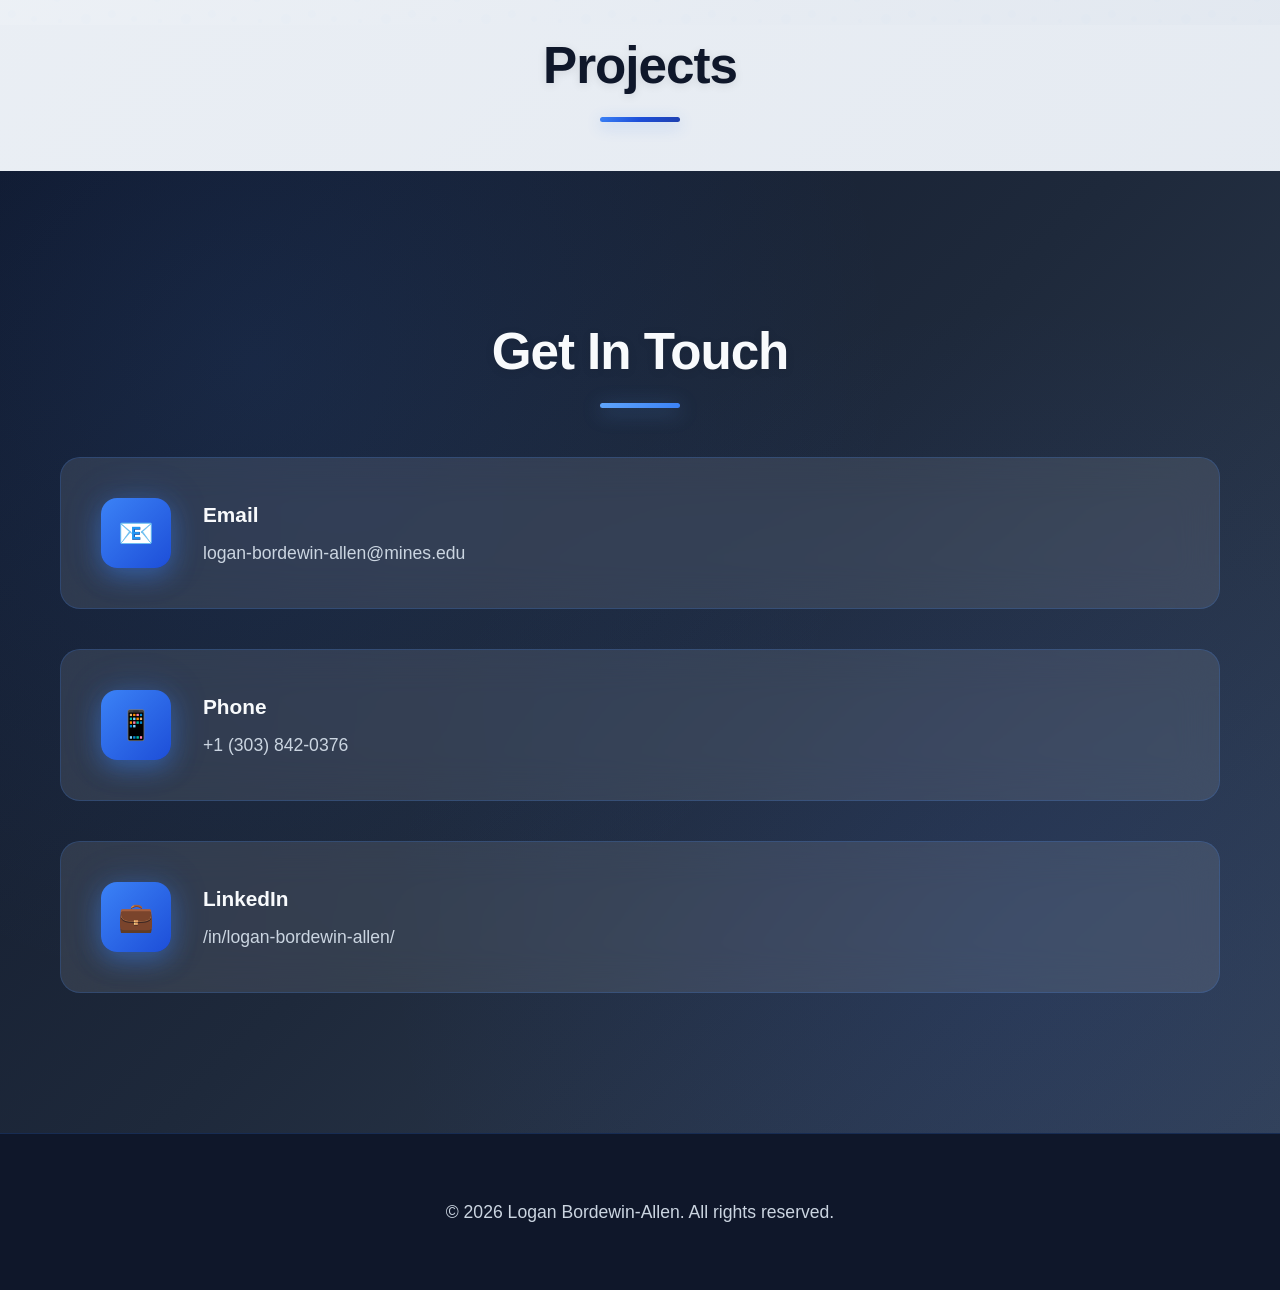
==== commit e61bf960: "changed email" ====
--- a/index.html
+++ b/index.html
@@ -166,7 +166,7 @@
                         <div class="contact-icon">📧</div>
                         <div>
                             <h3>Email</h3>
-                            <p>loganba1226@gmail.com</p>
+                            <p>logan-bordewin-allen@mines.edu</p>
                         </div>
                     </div>
                     <div class="contact-item">
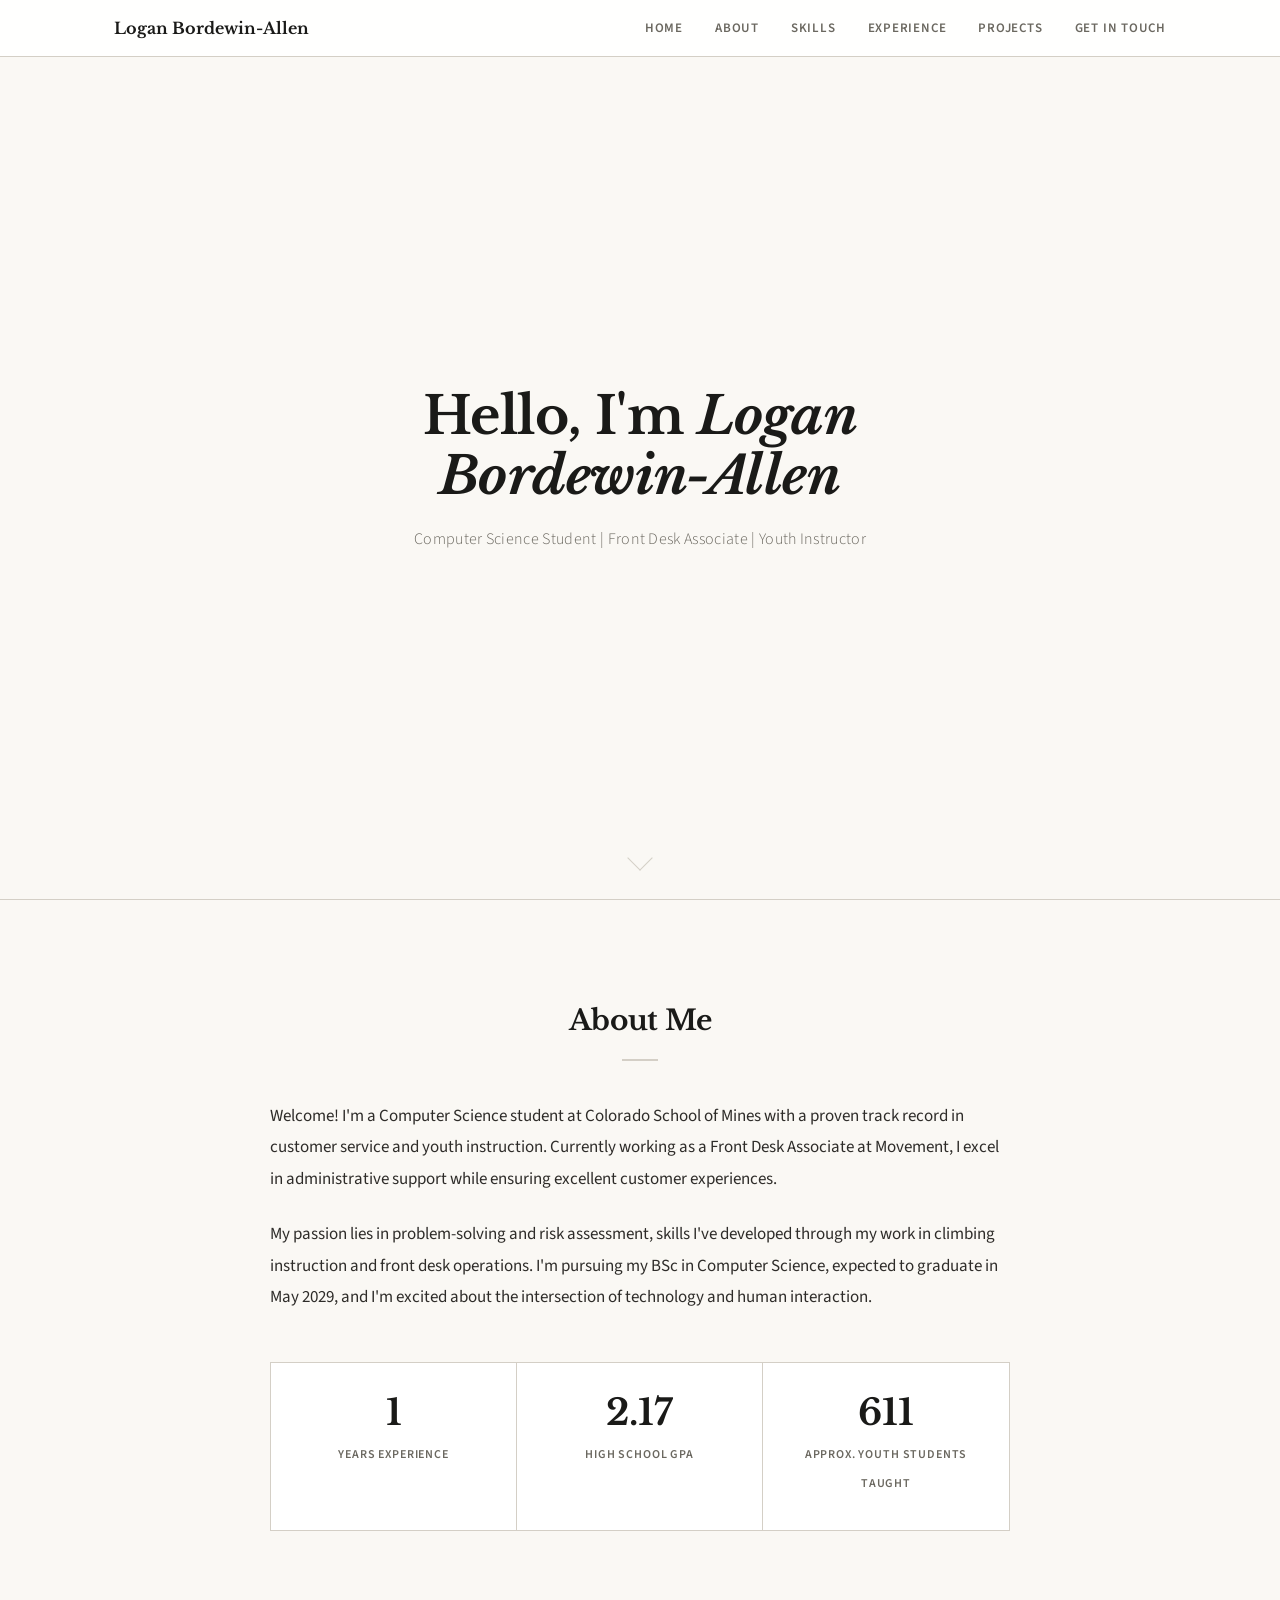
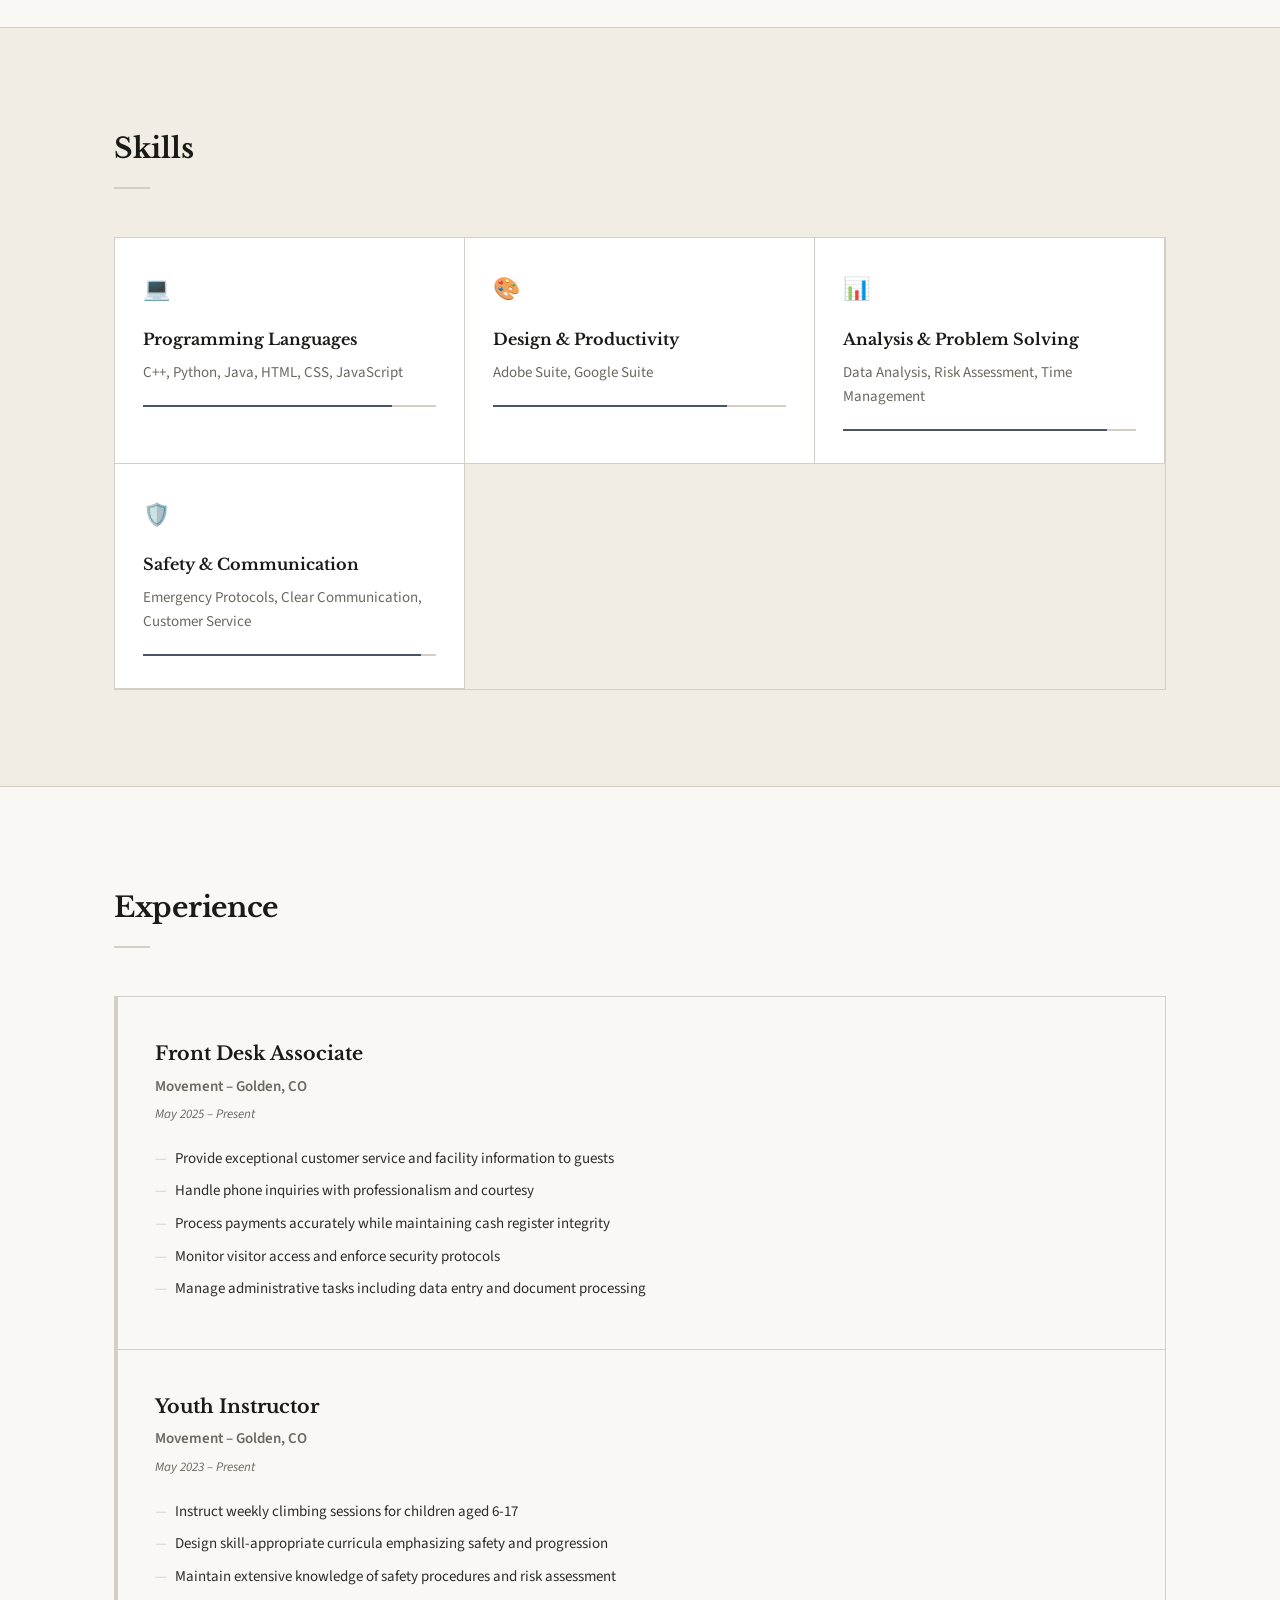
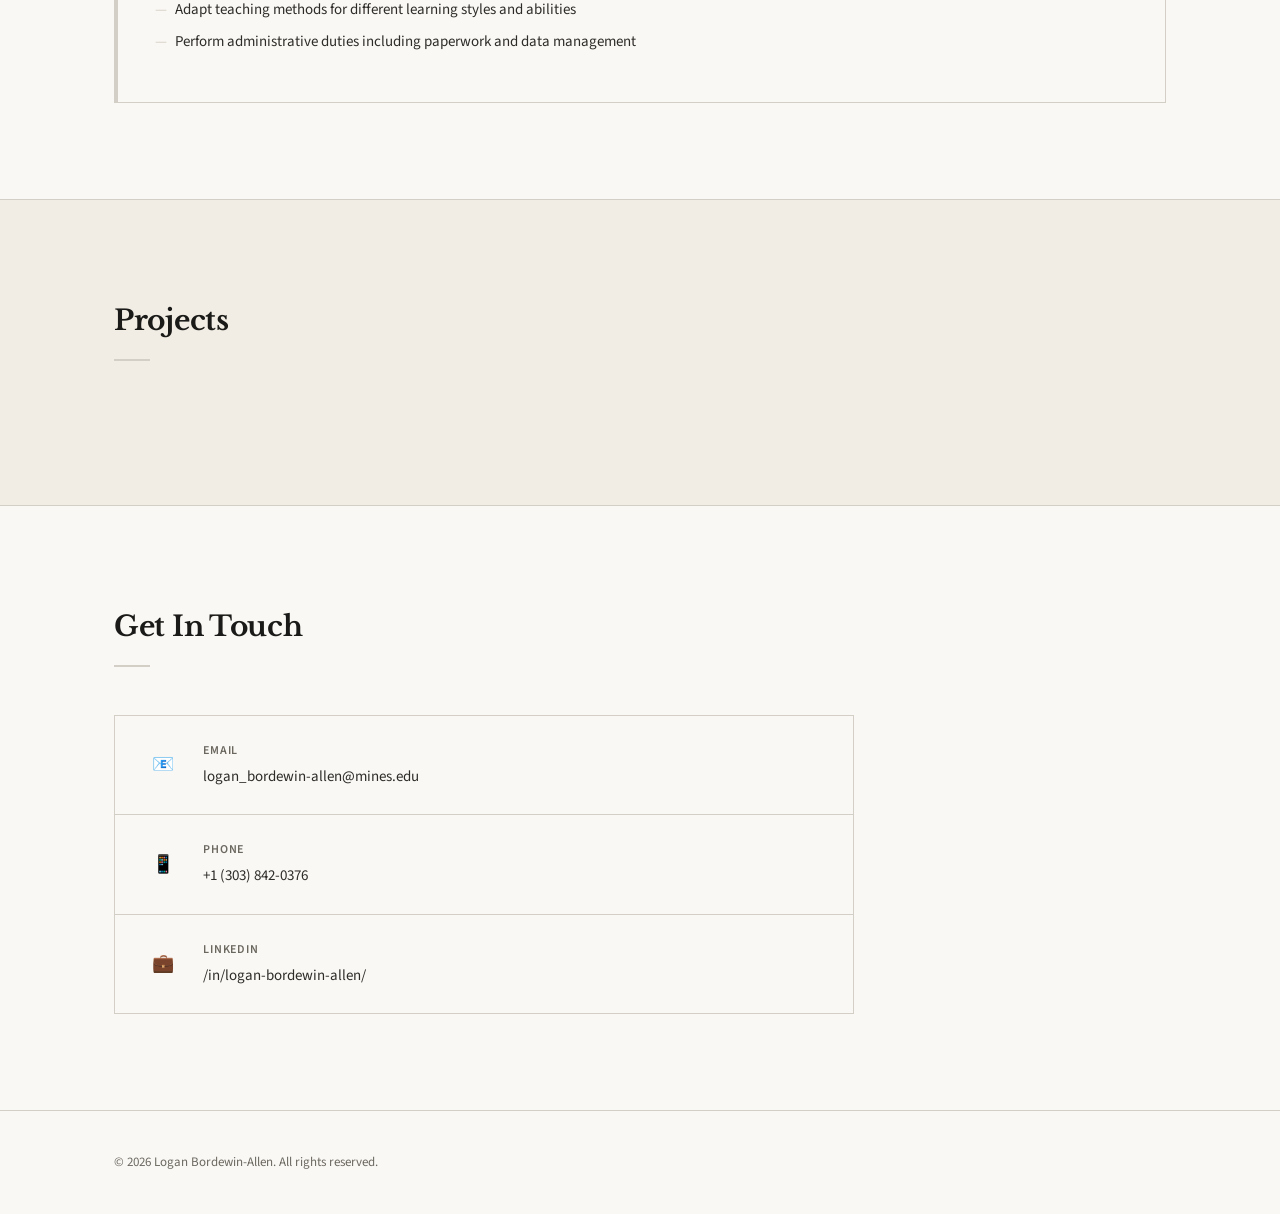
==== commit a4743cdc: "css changing" ====
--- a/index.html
+++ b/index.html
@@ -3,7 +3,7 @@
 <head>
     <meta charset="UTF-8">
     <meta name="viewport" content="width=device-width, initial-scale=1.0">
-    <title>Logan Bordewin-Allen - Portfolio</title>
+    <title>Logan Bordewin-Allen - AboutMe</title>
     <link rel="stylesheet" href="style.css">
 </head>
 <body>
@@ -166,7 +166,7 @@
                         <div class="contact-icon">📧</div>
                         <div>
                             <h3>Email</h3>
-                            <p>logan-bordewin-allen@mines.edu</p>
+                            <p>logan_bordewin-allen@mines.edu</p>
                         </div>
                     </div>
                     <div class="contact-item">
--- a/style.css
+++ b/style.css
@@ -1,1046 +1,550 @@
-/* Reset and Base Styles */
-
-* {
-    margin: 0;
-    padding: 0;
-    box-sizing: border-box;
-}
+/* ============================================================
+   Logan Bordewin-Allen — Portfolio
+   Editorial / Formal Blog aesthetic.
+   Typography-first. No gradients, no glows, no shimmer.
+   ============================================================ */
+
+@import url('https://fonts.googleapis.com/css2?family=Libre+Baskerville:ital,wght@0,400;0,700;1,400&family=Source+Sans+3:wght@300;400;600&display=swap');
+
+/* ── Variables ─────────────────────────────────────────────── */
+:root {
+  /* Palette */
+  --c-ink:          #1a1a18;   /* headlines */
+  --c-body:         #2e2c29;   /* body copy */
+  --c-muted:        #6b6860;   /* captions, labels */
+  --c-rule:         #d4cfc6;   /* horizontal rules, borders */
+  --c-bg:           #faf8f4;   /* page background */
+  --c-bg-alt:       #f2ede4;   /* alternate section tint */
+  --c-surface:      #ffffff;   /* card / raised surface */
+  --c-accent:       #4b5563;   /* links, active states */
+
+  /* Type */
+  --font-serif:     'Libre Baskerville', Georgia, serif;
+  --font-sans:      'Source Sans 3', system-ui, sans-serif;
+
+  /* Spacing */
+  --section-pad:    96px;
+  --col-max:        740px;
+  --site-max:       1100px;
+
+  --ease:           0.2s ease;
+}
+
+/* ── Reset ─────────────────────────────────────────────────── */
+*, *::before, *::after {
+  box-sizing: border-box;
+  margin: 0;
+  padding: 0;
+}
+
+html { scroll-behavior: smooth; }
 
 body {
-    font-family: 'Inter', -apple-system, BlinkMacSystemFont, 'Segoe UI', Roboto, sans-serif;
-    line-height: 1.6;
-    color: #1e293b;
-    scroll-behavior: smooth;
-    background: linear-gradient(135deg, #f8fafc 0%, #e2e8f0 100%);
-    min-height: 100vh;
-}
-
+  font-family: var(--font-sans);
+  font-weight: 400;
+  font-size: 1.0625rem;
+  line-height: 1.75;
+  color: var(--c-body);
+  background: var(--c-bg);
+}
+
+a {
+  color: var(--c-accent);
+  text-decoration: none;
+}
+
+a:hover { text-decoration: underline; }
+
+img { display: block; max-width: 100%; }
+
+ul { list-style: none; }
+
+/* ── Layout ─────────────────────────────────────────────────── */
 .container {
-    max-width: 1200px;
-    margin: 0 auto;
-    padding: 0 20px;
-}
-
-/* Navigation */
+  max-width: var(--site-max);
+  margin: 0 auto;
+  padding: 0 24px;
+}
+
+/* ── Navigation ─────────────────────────────────────────────── */
 .navbar {
+  position: fixed;
+  top: 0;
+  width: 100%;
+  background: var(--c-bg);
+  border-bottom: 1px solid var(--c-rule);
+  z-index: 100;
+}
+
+.nav-container {
+  max-width: var(--site-max);
+  margin: 0 auto;
+  padding: 0 24px;
+  height: 56px;
+  display: flex;
+  align-items: center;
+  justify-content: space-between;
+}
+
+.nav-logo {
+  font-family: var(--font-serif);
+  font-size: 1rem;
+  font-weight: 700;
+  color: var(--c-ink);
+}
+
+.nav-menu {
+  display: flex;
+  gap: 2rem;
+}
+
+.nav-link {
+  font-size: 0.8125rem;
+  font-weight: 600;
+  letter-spacing: 0.06em;
+  text-transform: uppercase;
+  color: var(--c-muted);
+  text-decoration: none;
+  padding-bottom: 2px;
+  border-bottom: 1px solid transparent;
+  transition: color var(--ease), border-color var(--ease);
+}
+
+.nav-link:hover {
+  color: var(--c-ink);
+  border-bottom-color: var(--c-ink);
+  text-decoration: none;
+}
+
+.hamburger {
+  display: none;
+  flex-direction: column;
+  gap: 5px;
+  cursor: pointer;
+  padding: 4px;
+}
+
+.bar {
+  width: 22px;
+  height: 2px;
+  background: var(--c-ink);
+  border-radius: 1px;
+}
+
+/* ── Hero ───────────────────────────────────────────────────── */
+.hero {
+  min-height: 100vh;
+  display: flex;
+  flex-direction: column;
+  align-items: center;
+  justify-content: center;
+  text-align: center;
+  padding: 120px 24px 80px;
+  background: var(--c-bg);
+  border-bottom: 1px solid var(--c-rule);
+  position: relative;
+}
+
+.hero-content {
+  max-width: 680px;
+  animation: fadeInUp 0.6s ease-out both;
+}
+
+.hero-title {
+  font-family: var(--font-serif);
+  font-size: clamp(2rem, 5vw, 3.25rem);
+  font-weight: 700;
+  line-height: 1.15;
+  color: var(--c-ink);
+  letter-spacing: -0.01em;
+  margin-bottom: 1.25rem;
+}
+
+.highlight {
+  font-style: italic;
+  color: var(--c-ink);
+}
+
+.hero-subtitle {
+  font-size: 1rem;
+  font-weight: 300;
+  color: var(--c-muted);
+  letter-spacing: 0.02em;
+  line-height: 1.6;
+}
+
+.scroll-indicator {
+  position: absolute;
+  bottom: 32px;
+  left: 50%;
+  transform: translateX(-50%);
+}
+
+.scroll-arrow {
+  width: 18px;
+  height: 18px;
+  border-right: 1.5px solid var(--c-rule);
+  border-bottom: 1.5px solid var(--c-rule);
+  transform: rotate(45deg);
+}
+
+/* ── Section titles ─────────────────────────────────────────── */
+.section-title {
+  font-family: var(--font-serif);
+  font-size: clamp(1.375rem, 3vw, 1.75rem);
+  font-weight: 700;
+  color: var(--c-ink);
+  letter-spacing: -0.01em;
+  margin-bottom: 0.5rem;
+}
+
+.section-title::after {
+  content: '';
+  display: block;
+  width: 36px;
+  height: 2px;
+  background: var(--c-rule);
+  margin-top: 14px;
+}
+
+/* ── About ──────────────────────────────────────────────────── */
+.about {
+  padding: var(--section-pad) 0;
+  background: var(--c-bg);
+}
+
+.about .section-title {
+  text-align: center;
+  margin-bottom: 2.5rem;
+}
+
+.about .section-title::after {
+  margin-left: auto;
+  margin-right: auto;
+}
+
+.about-text p {
+  max-width: var(--col-max);
+  margin: 0 auto 1.5rem;
+  font-size: 1.0625rem;
+  line-height: 1.85;
+  color: var(--c-body);
+}
+
+.stats {
+  display: grid;
+  grid-template-columns: repeat(3, 1fr);
+  gap: 0;
+  border: 1px solid var(--c-rule);
+  max-width: var(--col-max);
+  margin: 3rem auto 0;
+}
+
+.stat-item {
+  background: var(--c-surface);
+  padding: 2rem 1.5rem;
+  text-align: center;
+  border-right: 1px solid var(--c-rule);
+  transition: background var(--ease);
+}
+
+.stat-item:last-child { border-right: none; }
+
+.stat-item:hover { background: var(--c-bg-alt); }
+
+.stat-number {
+  display: block;
+  font-family: var(--font-serif);
+  font-size: 2.25rem;
+  font-weight: 700;
+  color: var(--c-ink);
+  line-height: 1;
+  margin-bottom: 0.5rem;
+}
+
+.stat-label {
+  font-size: 0.75rem;
+  font-weight: 600;
+  letter-spacing: 0.07em;
+  text-transform: uppercase;
+  color: var(--c-muted);
+}
+
+/* ── Skills ─────────────────────────────────────────────────── */
+.skills {
+  padding: var(--section-pad) 0;
+  background: var(--c-bg-alt);
+  border-top: 1px solid var(--c-rule);
+  border-bottom: 1px solid var(--c-rule);
+}
+
+.skills .section-title {
+  margin-bottom: 3rem;
+}
+
+.skills-grid {
+  display: grid;
+  grid-template-columns: repeat(auto-fit, minmax(280px, 1fr));
+  border: 1px solid var(--c-rule);
+}
+
+.skill-card {
+  background: var(--c-surface);
+  padding: 2rem 1.75rem;
+  border-right: 1px solid var(--c-rule);
+  border-bottom: 1px solid var(--c-rule);
+  transition: background var(--ease);
+}
+
+.skill-card:hover { background: var(--c-bg); }
+
+.skill-icon {
+  font-size: 1.375rem;
+  margin-bottom: 1rem;
+  display: block;
+}
+
+.skill-card h3 {
+  font-family: var(--font-serif);
+  font-size: 1rem;
+  font-weight: 700;
+  color: var(--c-ink);
+  margin-bottom: 0.5rem;
+}
+
+.skill-card p {
+  font-size: 0.9375rem;
+  color: var(--c-muted);
+  line-height: 1.6;
+  margin-bottom: 1.25rem;
+}
+
+.skill-bar {
+  height: 2px;
+  background: var(--c-rule);
+}
+
+.skill-progress {
+  height: 100%;
+  background: var(--c-accent);
+  width: 0;
+  transition: width 1.8s ease-in-out;
+}
+
+/* ── Experience ─────────────────────────────────────────────── */
+.experience {
+  padding: var(--section-pad) 0;
+  background: var(--c-bg);
+}
+
+.experience .section-title {
+  margin-bottom: 3rem;
+}
+
+.experience-grid {
+  border: 1px solid var(--c-rule);
+}
+
+.experience-card {
+  padding: 2.5rem 2rem 2.5rem 2.5rem;
+  border-bottom: 1px solid var(--c-rule);
+  position: relative;
+}
+
+.experience-card:last-child { border-bottom: none; }
+
+.experience-card::before {
+  content: '';
+  position: absolute;
+  top: 0;
+  left: 0;
+  width: 3px;
+  height: 100%;
+  background: var(--c-rule);
+  transition: background var(--ease);
+}
+
+.experience-card:hover::before { background: var(--c-accent); }
+
+.experience-card h3 {
+  font-family: var(--font-serif);
+  font-size: 1.1875rem;
+  font-weight: 700;
+  color: var(--c-ink);
+  margin-bottom: 0.2rem;
+}
+
+.experience-card .company {
+  font-size: 0.9375rem;
+  font-weight: 600;
+  color: var(--c-muted);
+  margin-bottom: 0.2rem;
+}
+
+.experience-card .duration {
+  font-size: 0.8125rem;
+  color: var(--c-muted);
+  font-style: italic;
+  margin-bottom: 1.25rem;
+}
+
+.experience-card li {
+  font-size: 0.9375rem;
+  color: var(--c-body);
+  line-height: 1.75;
+  margin-bottom: 0.4rem;
+  padding-left: 1.25rem;
+  position: relative;
+}
+
+.experience-card li::before {
+  content: '—';
+  position: absolute;
+  left: 0;
+  color: var(--c-rule);
+}
+
+/* ── Projects ───────────────────────────────────────────────── */
+.projects {
+  padding: var(--section-pad) 0;
+  background: var(--c-bg-alt);
+  border-top: 1px solid var(--c-rule);
+  border-bottom: 1px solid var(--c-rule);
+}
+
+.projects .section-title {
+  margin-bottom: 3rem;
+}
+
+.projects-empty {
+  font-size: 0.9375rem;
+  color: var(--c-muted);
+  font-style: italic;
+}
+
+/* ── Contact ────────────────────────────────────────────────── */
+.contact {
+  padding: var(--section-pad) 0;
+  background: var(--c-bg);
+}
+
+.contact .section-title {
+  margin-bottom: 3rem;
+}
+
+.contact-info {
+  display: flex;
+  flex-direction: column;
+  border: 1px solid var(--c-rule);
+  max-width: var(--col-max);
+}
+
+.contact-item {
+  display: flex;
+  align-items: center;
+  gap: 1.5rem;
+  padding: 1.5rem 2rem;
+  border-bottom: 1px solid var(--c-rule);
+  color: var(--c-body);
+  text-decoration: none;
+  transition: background var(--ease);
+}
+
+.contact-item:last-child { border-bottom: none; }
+
+.contact-item:hover {
+  background: var(--c-bg-alt);
+  text-decoration: none;
+}
+
+.contact-icon {
+  font-size: 1.125rem;
+  width: 32px;
+  text-align: center;
+  flex-shrink: 0;
+  color: var(--c-muted);
+}
+
+.contact-item h3 {
+  font-size: 0.75rem;
+  font-weight: 600;
+  letter-spacing: 0.07em;
+  text-transform: uppercase;
+  color: var(--c-muted);
+  margin-bottom: 0.2rem;
+}
+
+.contact-item p {
+  font-size: 0.9375rem;
+  color: var(--c-body);
+}
+
+/* ── Footer ─────────────────────────────────────────────────── */
+.footer {
+  padding: 2.5rem 0;
+  border-top: 1px solid var(--c-rule);
+  background: var(--c-bg);
+}
+
+.footer p {
+  font-size: 0.8125rem;
+  color: var(--c-muted);
+}
+
+/* ── Animations ─────────────────────────────────────────────── */
+@keyframes fadeInUp {
+  from { opacity: 0; transform: translateY(10px); }
+  to   { opacity: 1; transform: translateY(0); }
+}
+
+/* ── Responsive ─────────────────────────────────────────────── */
+@media (max-width: 768px) {
+  :root { --section-pad: 64px; }
+
+  .hamburger { display: flex; }
+
+  .nav-menu {
+    display: none;
     position: fixed;
-    top: 0;
-    width: 100%;
-    background: rgba(248, 250, 252, 0.95);
-    backdrop-filter: blur(20px);
-    -webkit-backdrop-filter: blur(20px);
-    z-index: 1000;
-    padding: 1rem 0;
-    border-bottom: 1px solid rgba(59, 130, 246, 0.2);
-    box-shadow: 0 8px 32px rgba(59, 130, 246, 0.1);
-}
-
-.nav-container {
-    max-width: 1200px;
-    margin: 0 auto;
-    padding: 0 20px;
-    display: flex;
-    justify-content: space-between;
-    align-items: center;
-}
-
-.nav-logo {
-    font-size: 1.5rem;
-    font-weight: 700;
-    background: linear-gradient(135deg, #3b82f6 0%, #1d4ed8 50%, #1e40af 100%);
-    -webkit-background-clip: text;
-    -webkit-text-fill-color: transparent;
-    background-clip: text;
-    text-shadow: 0 0 30px rgba(59, 130, 246, 0.3);
-}
-
-.nav-menu {
-    display: flex;
-    list-style: none;
-    gap: 2.5rem;
-}
-
-.nav-link {
-    text-decoration: none;
-    color: #1e293b;
-    font-weight: 600;
-    transition: all 0.3s ease;
-    position: relative;
-    padding: 0.5rem 0;
-}
-
-.nav-link:hover {
-    color: #3b82f6;
-    text-shadow: 0 0 20px rgba(59, 130, 246, 0.3);
-}
-
-.nav-link::after {
-    content: '';
-    position: absolute;
-    bottom: 0;
-    left: 0;
-    width: 0;
-    height: 2px;
-    background: linear-gradient(135deg, #3b82f6, #1d4ed8);
-    transition: width 0.3s ease;
-    box-shadow: 0 0 10px rgba(59, 130, 246, 0.5);
-}
-
-.nav-link:hover::after {
-    width: 100%;
-}
-
-.hamburger {
-    display: none;
-    flex-direction: column;
-    cursor: pointer;
-}
-
-.bar {
-    width: 25px;
-    height: 3px;
-    background: #1e293b;
-    margin: 3px 0;
-    transition: 0.3s;
-    border-radius: 2px;
-}
-
-/* Hero Section */
-.hero {
-    height: 100vh;
-    background: linear-gradient(135deg, #0f172a 0%, #1e293b 20%, #334155 40%, #1e40af 60%, #3b82f6 80%, #60a5fa 100%);
-    display: flex;
-    align-items: center;
-    justify-content: center;
-    text-align: center;
-    color: white;
-    position: relative;
-    overflow: hidden;
-}
-
-.hero::before {
-    content: '';
-    position: absolute;
-    top: 0;
-    left: 0;
-    right: 0;
-    bottom: 0;
-    background: 
-        radial-gradient(circle at 20% 80%, rgba(59, 130, 246, 0.15) 0%, transparent 50%),
-        radial-gradient(circle at 80% 20%, rgba(29, 78, 216, 0.15) 0%, transparent 50%),
-        radial-gradient(circle at 40% 40%, rgba(96, 165, 250, 0.1) 0%, transparent 50%);
-    animation: gradientShift 8s ease-in-out infinite alternate;
-}
-
-@keyframes gradientShift {
-    0% {
-        transform: translateX(-10px) translateY(-10px);
-    }
-    100% {
-        transform: translateX(10px) translateY(10px);
-    }
-}
-
-.hero-content {
-    animation: fadeInUp 1s ease-out;
-    position: relative;
-    z-index: 1;
-}
-
-.profile-image {
-    margin-bottom: 2rem;
-}
-
-.profile-image img {
-    width: 220px;
-    height: 220px;
-    border-radius: 50%;
-    border: 4px solid rgba(96, 165, 250, 0.3);
-    transition: all 0.3s ease;
-    box-shadow: 
-        0 20px 40px rgba(0, 0, 0, 0.4),
-        0 0 80px rgba(59, 130, 246, 0.3),
-        inset 0 0 20px rgba(96, 165, 250, 0.1);
-    background: linear-gradient(135deg, rgba(59, 130, 246, 0.1), rgba(29, 78, 216, 0.1));
-}
-
-.profile-image img:hover {
-    transform: scale(1.08);
-    box-shadow: 
-        0 30px 60px rgba(0, 0, 0, 0.5),
-        0 0 120px rgba(59, 130, 246, 0.5);
-    border-color: rgba(96, 165, 250, 0.5);
-}
-
-.hero-title {
-    font-size: 4rem;
-    margin-bottom: 1.5rem;
-    font-weight: 900;
-    letter-spacing: -0.02em;
-    text-shadow: 0 4px 20px rgba(0, 0, 0, 0.5);
-}
-
-.highlight {
-    background: linear-gradient(135deg, #3b82f6, #60a5fa, #93c5fd);
-    -webkit-background-clip: text;
-    -webkit-text-fill-color: transparent;
-    background-clip: text;
-    text-shadow: none;
-    filter: drop-shadow(0 0 20px rgba(59, 130, 246, 0.5));
-}
-
-.hero-subtitle {
-    font-size: 1.6rem;
-    margin-bottom: 2.5rem;
-    opacity: 0.95;
-    font-weight: 400;
-    color: #cbd5e1;
-    text-shadow: 0 2px 10px rgba(0, 0, 0, 0.3);
-}
-
-.cta-button {
-    padding: 18px 36px;
-    background: linear-gradient(135deg, #3b82f6, #1d4ed8);
-    border: none;
-    color: white;
-    border-radius: 50px;
-    font-size: 1.1rem;
-    font-weight: 600;
-    cursor: pointer;
-    transition: all 0.3s ease;
-    box-shadow: 
-        0 10px 30px rgba(59, 130, 246, 0.4),
-        0 0 40px rgba(59, 130, 246, 0.2);
-    position: relative;
-    overflow: hidden;
-}
-
-.cta-button::before {
-    content: '';
-    position: absolute;
-    top: 0;
-    left: -100%;
-    width: 100%;
-    height: 100%;
-    background: linear-gradient(90deg, transparent, rgba(255, 255, 255, 0.3), transparent);
-    transition: left 0.6s;
-}
-
-.cta-button:hover::before {
-    left: 100%;
-}
-
-.cta-button:hover {
-    transform: translateY(-3px);
-    box-shadow: 
-        0 15px 45px rgba(59, 130, 246, 0.5),
-        0 0 60px rgba(59, 130, 246, 0.3);
-}
-
-.scroll-indicator {
-    position: absolute;
-    bottom: 40px;
-    left: 50%;
-    transform: translateX(-50%);
-    animation: bounce 2s infinite;
-}
-
-.scroll-arrow {
-    width: 24px;
-    height: 24px;
-    border-right: 3px solid rgba(203, 213, 225, 0.8);
-    border-bottom: 3px solid rgba(203, 213, 225, 0.8);
-    transform: rotate(45deg);
-    filter: drop-shadow(0 0 10px rgba(59, 130, 246, 0.3));
-}
-
-/* Section Styles */
-.section-title {
-    text-align: center;
-    font-size: 3.2rem;
-    margin-bottom: 4rem;
-    color: #0f172a;
-    position: relative;
-    font-weight: 900;
-    letter-spacing: -0.02em;
-    text-shadow: 0 2px 10px rgba(0, 0, 0, 0.1);
-}
-
-.section-title::after {
-    content: '';
-    position: absolute;
-    bottom: -15px;
-    left: 50%;
-    transform: translateX(-50%);
-    width: 80px;
-    height: 5px;
-    background: linear-gradient(135deg, #3b82f6, #1d4ed8, #1e40af);
-    border-radius: 3px;
-    box-shadow: 0 4px 15px rgba(59, 130, 246, 0.3);
-}
-
-/* About Section */
-.about {
-    padding: 140px 0;
-    background: linear-gradient(135deg, rgba(248, 250, 252, 0.8) 0%, rgba(226, 232, 240, 0.8) 100%);
-    position: relative;
-}
-
-.about::before {
-    content: '';
-    position: absolute;
-    top: 0;
-    left: 0;
-    right: 0;
-    bottom: 0;
-    background: url("data:image/svg+xml,%3Csvg width='60' height='60' viewBox='0 0 60 60' xmlns='http://www.w3.org/2000/svg'%3E%3Cg fill='none' fill-rule='evenodd'%3E%3Cg fill='%233b82f6' fill-opacity='0.03'%3E%3Ccircle cx='30' cy='30' r='2'/%3E%3C/g%3E%3C/g%3E%3C/svg%3E");
-    opacity: 0.5;
-}
-
-.about-content {
-    position: relative;
-    z-index: 1;
-}
-
-.about-text p {
-    font-size: 1.3rem;
-    line-height: 1.9;
-    margin-bottom: 2.5rem;
-    color: #334155;
-    text-align: center;
-    max-width: 800px;
-    margin-left: auto;
-    margin-right: auto;
-    font-weight: 400;
-}
-
-.stats {
-    display: grid;
-    grid-template-columns: repeat(auto-fit, minmax(250px, 1fr));
-    gap: 3rem;
-    margin-top: 5rem;
-}
-
-.stat-item {
-    text-align: center;
-    padding: 3rem 2rem;
-    background: rgba(255, 255, 255, 0.9);
-    backdrop-filter: blur(20px);
-    border-radius: 24px;
-    box-shadow: 
-        0 8px 32px rgba(59, 130, 246, 0.1),
-        0 4px 16px rgba(0, 0, 0, 0.05);
-    transition: all 0.4s ease;
-    border: 1px solid rgba(59, 130, 246, 0.1);
-    position: relative;
-    overflow: hidden;
-
-}
-
-a {
-    text-decoration: none;
-    color: inherit;
-}
-
-.stat-item::before {
-    content: '';
-    position: absolute;
-    top: 0;
-    left: 0;
-    right: 0;
-    height: 4px;
-    background: linear-gradient(135deg, #3b82f6, #1d4ed8, #1e40af);
-}
-
-
-
-.stat-item:hover {
-    transform: translateY(-12px);
-    box-shadow: 
-        0 20px 60px rgba(59, 130, 246, 0.2),
-        0 8px 32px rgba(0, 0, 0, 0.1);
-    border-color: rgba(59, 130, 246, 0.3);
-}
-
-.stat-number {
-    display: block;
-    font-size: 3.5rem;
-    font-weight: 900;
-    background: linear-gradient(135deg, #3b82f6, #1d4ed8);
-    -webkit-background-clip: text;
-    -webkit-text-fill-color: transparent;
-    background-clip: text;
-    margin-bottom: 0.8rem;
-    filter: drop-shadow(0 0 20px rgba(59, 130, 246, 0.3));
-}
-
-.stat-label {
-    color: #475569;
-    font-weight: 600;
-    font-size: 1.1rem;
-    letter-spacing: 0.5px;
-}
-
-/* Skills Section */
-.skills {
-    padding: 140px 0;
-    background: linear-gradient(135deg, #0f172a 0%, #1e293b 50%, #334155 100%);
-    position: relative;
-    overflow: hidden;
-}
-
-.skills::before {
-    content: '';
-    position: absolute;
-    top: 0;
-    left: 0;
-    right: 0;
-    bottom: 0;
-    background: 
-        radial-gradient(circle at 25% 25%, rgba(59, 130, 246, 0.1) 0%, transparent 50%),
-        radial-gradient(circle at 75% 75%, rgba(29, 78, 216, 0.1) 0%, transparent 50%);
-}
-
-.skills .section-title {
-    color: #f8fafc;
-}
-
-.skills .section-title::after {
-    background: linear-gradient(135deg, #60a5fa, #3b82f6);
-    box-shadow: 0 4px 20px rgba(96, 165, 250, 0.4);
-}
-
-.skills-grid {
-    display: grid;
-    grid-template-columns: repeat(auto-fit, minmax(320px, 1fr));
-    gap: 2.5rem;
-    position: relative;
-    z-index: 1;
-}
-
-.skill-card {
-    background: rgba(248, 250, 252, 0.95);
-    backdrop-filter: blur(20px);
-    padding: 3rem;
-    border-radius: 24px;
-    text-align: center;
-    box-shadow: 
-        0 16px 48px rgba(0, 0, 0, 0.2),
-        0 8px 24px rgba(59, 130, 246, 0.1);
-    transition: all 0.4s ease;
-    border: 1px solid rgba(59, 130, 246, 0.2);
-    position: relative;
-    overflow: hidden;
-}
-
-.skill-card::before {
-    content: '';
-    position: absolute;
-    top: 0;
-    left: 0;
-    right: 0;
-    height: 5px;
-    background: linear-gradient(135deg, #3b82f6, #1d4ed8, #60a5fa);
-    box-shadow: 0 0 20px rgba(59, 130, 246, 0.5);
-}
-
-.skill-card::after {
-    content: '';
-    position: absolute;
-    top: -50%;
-    right: -50%;
-    width: 100%;
-    height: 100%;
-    background: linear-gradient(45deg, transparent, rgba(59, 130, 246, 0.05), transparent);
-    transform: rotate(45deg);
-    transition: all 0.6s ease;
-    opacity: 0;
-}
-
-.skill-card:hover::after {
-    animation: shimmer 1.5s ease-in-out;
-    opacity: 1;
-}
-
-@keyframes shimmer {
-    0% {
-        transform: translateX(-100%) translateY(-100%) rotate(45deg);
-    }
-    100% {
-        transform: translateX(100%) translateY(100%) rotate(45deg);
-    }
-}
-
-.skill-card:hover {
-    transform: translateY(-15px) rotateX(5deg);
-    box-shadow: 
-        0 32px 80px rgba(0, 0, 0, 0.3),
-        0 16px 48px rgba(59, 130, 246, 0.2);
-    border-color: rgba(59, 130, 246, 0.4);
-}
-
-.skill-icon {
-    font-size: 3.5rem;
-    margin-bottom: 2rem;
-    filter: drop-shadow(0 4px 8px rgba(0, 0, 0, 0.1));
-}
-
-.skill-card h3 {
-    font-size: 1.6rem;
-    margin-bottom: 1.5rem;
-    color: #0f172a;
-    font-weight: 800;
-    letter-spacing: -0.01em;
-}
-
-.skill-card p {
-    color: #475569;
-    margin-bottom: 2rem;
-    font-size: 1.1rem;
-    line-height: 1.6;
-}
-
-.skill-bar {
-    background: rgba(226, 232, 240, 0.5);
-    height: 10px;
-    border-radius: 6px;
-    overflow: hidden;
-    margin-top: 1.5rem;
-    position: relative;
-}
-
-.skill-bar::before {
-    content: '';
-    position: absolute;
-    top: 0;
-    left: 0;
-    right: 0;
-    bottom: 0;
-    background: linear-gradient(45deg, rgba(255,255,255,0.1) 25%, transparent 25%, transparent 50%, rgba(255,255,255,0.1) 50%, rgba(255,255,255,0.1) 75%, transparent 75%);
-    background-size: 20px 20px;
-    animation: move 2s linear infinite;
-    opacity: 0;
-}
-
-.skill-card:hover .skill-bar::before {
-    opacity: 1;
-}
-
-@keyframes move {
-    0% {
-        background-position: 0 0;
-    }
-    100% {
-        background-position: 20px 0;
-    }
-}
-
-.skill-progress {
-    height: 100%;
-    background: linear-gradient(135deg, #3b82f6, #1d4ed8, #60a5fa);
-    width: 0;
-    border-radius: 6px;
-    transition: width 2.5s ease-in-out;
-    box-shadow: 
-        0 0 20px rgba(59, 130, 246, 0.4),
-        inset 0 2px 4px rgba(255, 255, 255, 0.3);
-    position: relative;
-    overflow: hidden;
-}
-/* Experience Section */
-.experience {
-    padding: 140px 0;
-    background: linear-gradient(135deg, rgba(248, 250, 252, 0.9) 0%, rgba(226, 232, 240, 0.9) 100%);
-    position: relative;
-}
-
-.experience::before {
-    content: '';
-    position: absolute;
-    top: 0;
-    left: 0;
-    right: 0;
-    bottom: 0;
-    background: url("data:image/svg+xml,%3Csvg width='100' height='100' viewBox='0 0 100 100' xmlns='http://www.w3.org/2000/svg'%3E%3Cpath d='M11 18c3.866 0 7-3.134 7-7s-3.134-7-7-7-7 3.134-7 7 3.134 7 7 7zm48 25c3.866 0 7-3.134 7-7s-3.134-7-7-7-7 3.134-7 7 3.134 7 7 7zm-43-7c1.657 0 3-1.343 3-3s-1.343-3-3-3-3 1.343-3 3 1.343 3 3 3zm63 31c1.657 0 3-1.343 3-3s-1.343-3-3-3-3 1.343-3 3 1.343 3 3 3zM34 90c1.657 0 3-1.343 3-3s-1.343-3-3-3-3 1.343-3 3 1.343 3 3 3zm56-76c1.657 0 3-1.343 3-3s-1.343-3-3-3-3 1.343-3 3 1.343 3 3 3zM12 86c2.21 0 4-1.79 4-4s-1.79-4-4-4-4 1.79-4 4 1.79 4 4 4zm28-65c2.21 0 4-1.79 4-4s-1.79-4-4-4-4 1.79-4 4 1.79 4 4 4zm23-11c2.76 0 5-2.24 5-5s-2.24-5-5-5-5 2.24-5 5 2.24 5 5 5zm-6 60c2.21 0 4-1.79 4-4s-1.79-4-4-4-4 1.79-4 4 1.79 4 4 4zm29 22c2.76 0 5-2.24 5-5s-2.24-5-5-5-5 2.24-5 5 2.24 5 5 5zM32 63c2.76 0 5-2.24 5-5s-2.24-5-5-5-5 2.24-5 5 2.24 5 5 5zm57-13c2.76 0 5-2.24 5-5s-2.24-5-5-5-5 2.24-5 5 2.24 5 5 5zm-9-21c1.105 0 2-.895 2-2s-.895-2-2-2-2 .895-2 2 .895 2 2 2zM60 91c1.105 0 2-.895 2-2s-.895-2-2-2-2 .895-2 2 .895 2 2 2zM35 41c1.105 0 2-.895 2-2s-.895-2-2-2-2 .895-2 2 .895 2 2 2zM12 60c1.105 0 2-.895 2-2s-.895-2-2-2-2 .895-2 2 .895 2 2 2z' fill='%233b82f6' fill-opacity='0.02' fill-rule='evenodd'/%3E%3C/svg%3E");
-    opacity: 0.6;
-}
-
-.experience-grid {
-    display: grid;
-    gap: 3rem;
-    position: relative;
-    z-index: 1;
-}
-
-.experience-card {
-    background: rgba(255, 255, 255, 0.95);
-    backdrop-filter: blur(20px);
-    padding: 3.5rem;
-    border-radius: 24px;
-    box-shadow: 
-        0 16px 48px rgba(59, 130, 246, 0.08),
-        0 8px 24px rgba(0, 0, 0, 0.06);
-    border-image: linear-gradient(135deg, #3b82f6, #1d4ed8) 1;
-    transition: all 0.4s ease;
-    position: relative;
-    overflow: hidden;
-}
-
-.experience-card::before {
-    content: '';
-    position: absolute;
-    top: 0;
-    left: 0;
-    width: 6px;
-    height: 100%;
-    background: linear-gradient(135deg, #3b82f6, #1d4ed8, #60a5fa);
-    box-shadow: 0 0 20px rgba(59, 130, 246, 0.3);
-}
-
-.experience-card:hover {
-    transform: translateY(-8px) translateX(8px);
-    box-shadow: 
-        0 32px 80px rgba(59, 130, 246, 0.15),
-        0 16px 48px rgba(0, 0, 0, 0.1);
-}
-
-.experience-card h3 {
-    font-size: 1.8rem;
-    color: #0f172a;
-    margin-bottom: 0.8rem;
-    font-weight: 800;
-    letter-spacing: -0.01em;
-}
-
-.experience-card .company {
-    color: #3b82f6;
-    font-weight: 700;
-    margin-bottom: 0.8rem;
-    font-size: 1.2rem;
-    text-shadow: 0 0 20px rgba(59, 130, 246, 0.2);
-}
-
-.experience-card .duration {
-    color: #64748b;
-    font-size: 1rem;
-    margin-bottom: 1.5rem;
-    font-weight: 500;
-    padding: 0.5rem 1rem;
-    background: rgba(59, 130, 246, 0.1);
-    border-radius: 20px;
-    display: inline-block;
-}
-
-.experience-card ul {
-    list-style: none;
-    padding-left: 0;
-}
-
-.experience-card li {
-    color: #334155;
-    margin-bottom: 1rem;
-    padding-left: 2rem;
-    position: relative;
-    font-size: 1.1rem;
-    line-height: 1.7;
-}
-
-.experience-card li::before {
-    content: '▶';
-    position: absolute;
-    left: 0;
-    color: #3b82f6;
-    font-weight: bold;
-    font-size: 0.8rem;
-    top: 0.2rem;
-    filter: drop-shadow(0 0 4px rgba(59, 130, 246, 0.3));
-}
-
-/* Contact Section */
-.contact {
-    padding: 140px 0;
-    background: linear-gradient(135deg, #0f172a 0%, #1e293b 50%, #334155 100%);
-    position: relative;
-    overflow: hidden;
-}
-
-.contact::before {
-    content: '';
-    position: absolute;
-    top: 0;
-    left: 0;
-    right: 0;
-    bottom: 0;
-    background: 
-        radial-gradient(circle at 20% 20%, rgba(59, 130, 246, 0.1) 0%, transparent 50%),
-        radial-gradient(circle at 80% 80%, rgba(29, 78, 216, 0.1) 0%, transparent 50%);
-}
-
-.contact .section-title {
-    color: #f8fafc;
-}
-
-.contact .section-title::after {
-    background: linear-gradient(135deg, #60a5fa, #3b82f6);
-    box-shadow: 0 4px 20px rgba(96, 165, 250, 0.4);
-}
-
-.contact-content {
-    display: grid;
-    grid-template-columns: 1fr 1fr;
-    gap: 5rem;
-    align-items: start;
-    position: relative;
-    z-index: 1;
-}
-
-.contact-info {
-    display: flex;
-    flex-direction: column;
-    gap: 2.5rem;
-}
-
-.contact-item {
-    display: flex;
-    align-items: center;
-    gap: 2rem;
-    padding: 2.5rem;
-    background: rgba(248, 250, 252, 0.1);
-    backdrop-filter: blur(20px);
-    border-radius: 20px;
-    transition: all 0.4s ease;
-    border: 1px solid rgba(59, 130, 246, 0.2);
-    position: relative;
-    overflow: hidden;
-    text-decoration: none;
-    color: inherit;
-}
-
-.contact-item::before {
-    content: '';
-    position: absolute;
-    top: 0;
+    top: 56px;
     left: 0;
     width: 100%;
-    height: 2px;
-    background: linear-gradient(135deg, #3b82f6, #60a5fa);
-    transform: scaleX(0);
-    transition: transform 0.3s ease;
-    transform-origin: left;
-}
-
-.contact-item:hover::before {
-    transform: scaleX(1);
-}
-
-.contact-item:hover {
-    background: rgba(248, 250, 252, 0.15);
-    transform: translateX(15px);
-    box-shadow: 
-        0 20px 60px rgba(59, 130, 246, 0.2),
-        0 8px 32px rgba(0, 0, 0, 0.2);
-    border-color: rgba(59, 130, 246, 0.4);
-}
-
-.contact-icon {
-    font-size: 1.8rem;
-    width: 70px;
-    height: 70px;
-    background: linear-gradient(135deg, #3b82f6, #1d4ed8);
-    border-radius: 16px;
-    display: flex;
-    align-items: center;
-    justify-content: center;
-    color: white;
-    box-shadow: 
-        0 8px 25px rgba(59, 130, 246, 0.4),
-        0 0 40px rgba(59, 130, 246, 0.2);
-    transition: all 0.3s ease;
-}
-
-.contact-item:hover .contact-icon {
-    transform: rotateY(15deg) scale(1.1);
-    box-shadow: 
-        0 12px 35px rgba(59, 130, 246, 0.5),
-        0 0 50px rgba(59, 130, 246, 0.3);
-}
-
-.contact-item h3 {
-    font-size: 1.3rem;
-    margin-bottom: 0.5rem;
-    color: #f8fafc;
-    font-weight: 700;
-}
-
-.contact-item p {
-    color: #cbd5e1;
-    font-size: 1.1rem;
-}
-
-.contact-form {
-    background: rgba(248, 250, 252, 0.95);
-    backdrop-filter: blur(20px);
-    padding: 3.5rem;
-    border-radius: 24px;
-    box-shadow: 
-        0 20px 60px rgba(0, 0, 0, 0.2),
-        0 8px 32px rgba(59, 130, 246, 0.1);
-    border: 1px solid rgba(59, 130, 246, 0.2);
-    position: relative;
-}
-
-.contact-form::before {
-    content: '';
-    position: absolute;
-    top: 0;
-    left: 0;
-    right: 0;
-    height: 4px;
-    background: linear-gradient(135deg, #3b82f6, #1d4ed8, #60a5fa);
-    border-radius: 24px 24px 0 0;
-}
-
-.form-group {
-    margin-bottom: 2.5rem;
-}
-
-.form-group input,
-.form-group textarea {
-    width: 100%;
-    padding: 1.5rem 2rem;
-    border: 2px solid rgba(59, 130, 246, 0.2);
-    border-radius: 16px;
-    font-size: 1.1rem;
-    transition: all 0.3s ease;
-    resize: vertical;
-    font-family: inherit;
-    background: rgba(255, 255, 255, 0.9);
-    color: #334155;
-}
-
-.form-group textarea {
-    min-height: 140px;
-}
-
-.form-group input:focus,
-.form-group textarea:focus {
-    outline: none;
-    border-color: #3b82f6;
-    box-shadow: 
-        0 0 0 4px rgba(59, 130, 246, 0.1),
-        0 8px 25px rgba(59, 130, 246, 0.15);
-    background: rgba(255, 255, 255, 1);
-}
-
-.submit-btn {
-    width: 100%;
-    padding: 1.5rem;
-    background: linear-gradient(135deg, #3b82f6, #1d4ed8);
-    color: white;
-    border: none;
-    border-radius: 16px;
-    font-size: 1.1rem;
-    font-weight: 700;
-    cursor: pointer;
-    transition: all 0.3s ease;
-    box-shadow: 
-        0 10px 30px rgba(59, 130, 246, 0.4),
-        0 0 40px rgba(59, 130, 246, 0.2);
-    position: relative;
-    overflow: hidden;
-}
-
-.submit-btn::before {
-    content: '';
-    position: absolute;
-    top: 0;
-    left: -100%;
-    width: 100%;
-    height: 100%;
-    background: linear-gradient(90deg, transparent, rgba(255, 255, 255, 0.3), transparent);
-    transition: left 0.6s;
-}
-
-.submit-btn:hover::before {
-    left: 100%;
-}
-
-.submit-btn:hover {
-    transform: translateY(-3px);
-    box-shadow: 
-        0 15px 45px rgba(59, 130, 246, 0.5),
-        0 0 60px rgba(59, 130, 246, 0.3);
-}
-
-/* Footer */
-.footer {
-    background: #0f172a;
-    color: #cbd5e1;
-    text-align: center;
-    padding: 4rem 0;
-    border-top: 1px solid rgba(59, 130, 246, 0.2);
-}
-
-.footer p {
-    font-size: 1.1rem;
-    font-weight: 500;
-}
-
-/* Animations */
-@keyframes fadeInUp {
-    from {
-        opacity: 0;
-        transform: translateY(30px);
-    }
-    to {
-        opacity: 1;
-        transform: translateY(0);
-    }
-}
-
-@keyframes bounce {
-    0%, 20%, 50%, 80%, 100% {
-        transform: translateY(0) translateX(-50%);
-    }
-    40% {
-        transform: translateY(-10px) translateX(-50%);
-    }
-    60% {
-        transform: translateY(-5px) translateX(-50%);
-    }
-}
-
-/* Responsive Design */
-@media (max-width: 768px) {
-    .hamburger {
-        display: flex;
-    }
-
-    .nav-menu {
-        position: fixed;
-        left: -100%;
-        top: 70px;
-        flex-direction: column;
-        background: rgba(15, 23, 42, 0.95);
-        backdrop-filter: blur(20px);
-        width: 100%;
-        text-align: center;
-        transition: 0.3s;
-        box-shadow: 0 10px 40px rgba(0, 0, 0, 0.3);
-        padding: 2rem 0;
-    }
-
-    .nav-menu.active {
-        left: 0;
-    }
-
-    .nav-link {
-        color: #e2e8f0;
-        padding: 1rem 0;
-    }
-
-    .hero-title {
-        font-size: 2.8rem;
-    }
-
-    .hero-subtitle {
-        font-size: 1.3rem;
-    }
-
-    .section-title {
-        font-size: 2.6rem;
-    }
-
-    .contact-content {
-        grid-template-columns: 1fr;
-        gap: 4rem;
-    }
-
-    .skills-grid {
-        grid-template-columns: 1fr;
-    }
-
-    .stats {
-        grid-template-columns: 1fr;
-    }
-
-    .profile-image img {
-        width: 180px;
-        height: 180px;
-    }
-
-    .skill-card,
-    .experience-card,
-    .contact-form {
-        padding: 2.5rem 2rem;
-    }
-
-    .about-text p {
-        font-size: 1.2rem;
-    }
-
-    .experience-card {
-        padding: 2.5rem 2rem;
-    }
-
-    .contact-item {
-        padding: 2rem 1.5rem;
-        gap: 1.5rem;
-    }
-
-    .contact-icon {
-        width: 60px;
-        height: 60px;
-    }
+    background: var(--c-bg);
+    border-bottom: 1px solid var(--c-rule);
+    flex-direction: column;
+    gap: 0;
+  }
+
+  .nav-menu.active { display: flex; }
+
+  .nav-link {
+    display: block;
+    padding: 1rem 24px;
+    border-bottom: 1px solid var(--c-rule);
+    border-left: none;
+  }
+
+  .stats {
+    grid-template-columns: 1fr;
+  }
+
+  .stat-item {
+    border-right: none;
+    border-bottom: 1px solid var(--c-rule);
+  }
+
+  .stat-item:last-child { border-bottom: none; }
+
+  .skills-grid { grid-template-columns: 1fr; }
+
+  .contact-item {
+    padding: 1.25rem;
+    gap: 1rem;
+  }
 }
 
 @media (max-width: 480px) {
-    .container {
-        padding: 0 15px;
-    }
-
-    .hero-title {
-        font-size: 2.2rem;
-    }
-
-    .section-title {
-        font-size: 2.2rem;
-    }
-
-    .skill-card,
-    .experience-card,
-    .contact-form {
-        padding: 2rem 1.5rem;
-        margin: 0 10px;
-    }
-
-    .profile-image img {
-        width: 150px;
-        height: 150px;
-    }
-
-    .stats {
-        gap: 2rem;
-    }
-
-    .stat-number {
-        font-size: 2.8rem;
-    }
-
-    .about-text p {
-        font-size: 1.1rem;
-    }
-
-    .contact-item {
-        flex-direction: column;
-        text-align: center;
-        gap: 1rem;
-    }
-
-    .skills::before,
-    .contact::before,
-    .about::before,
-    .experience::before {
-        opacity: 0.3;
-    }
+  .hero-title    { font-size: 1.75rem; }
+  .stat-number   { font-size: 1.875rem; }
+  .experience-card { padding: 1.75rem 1.25rem 1.75rem 1.75rem; }
 }
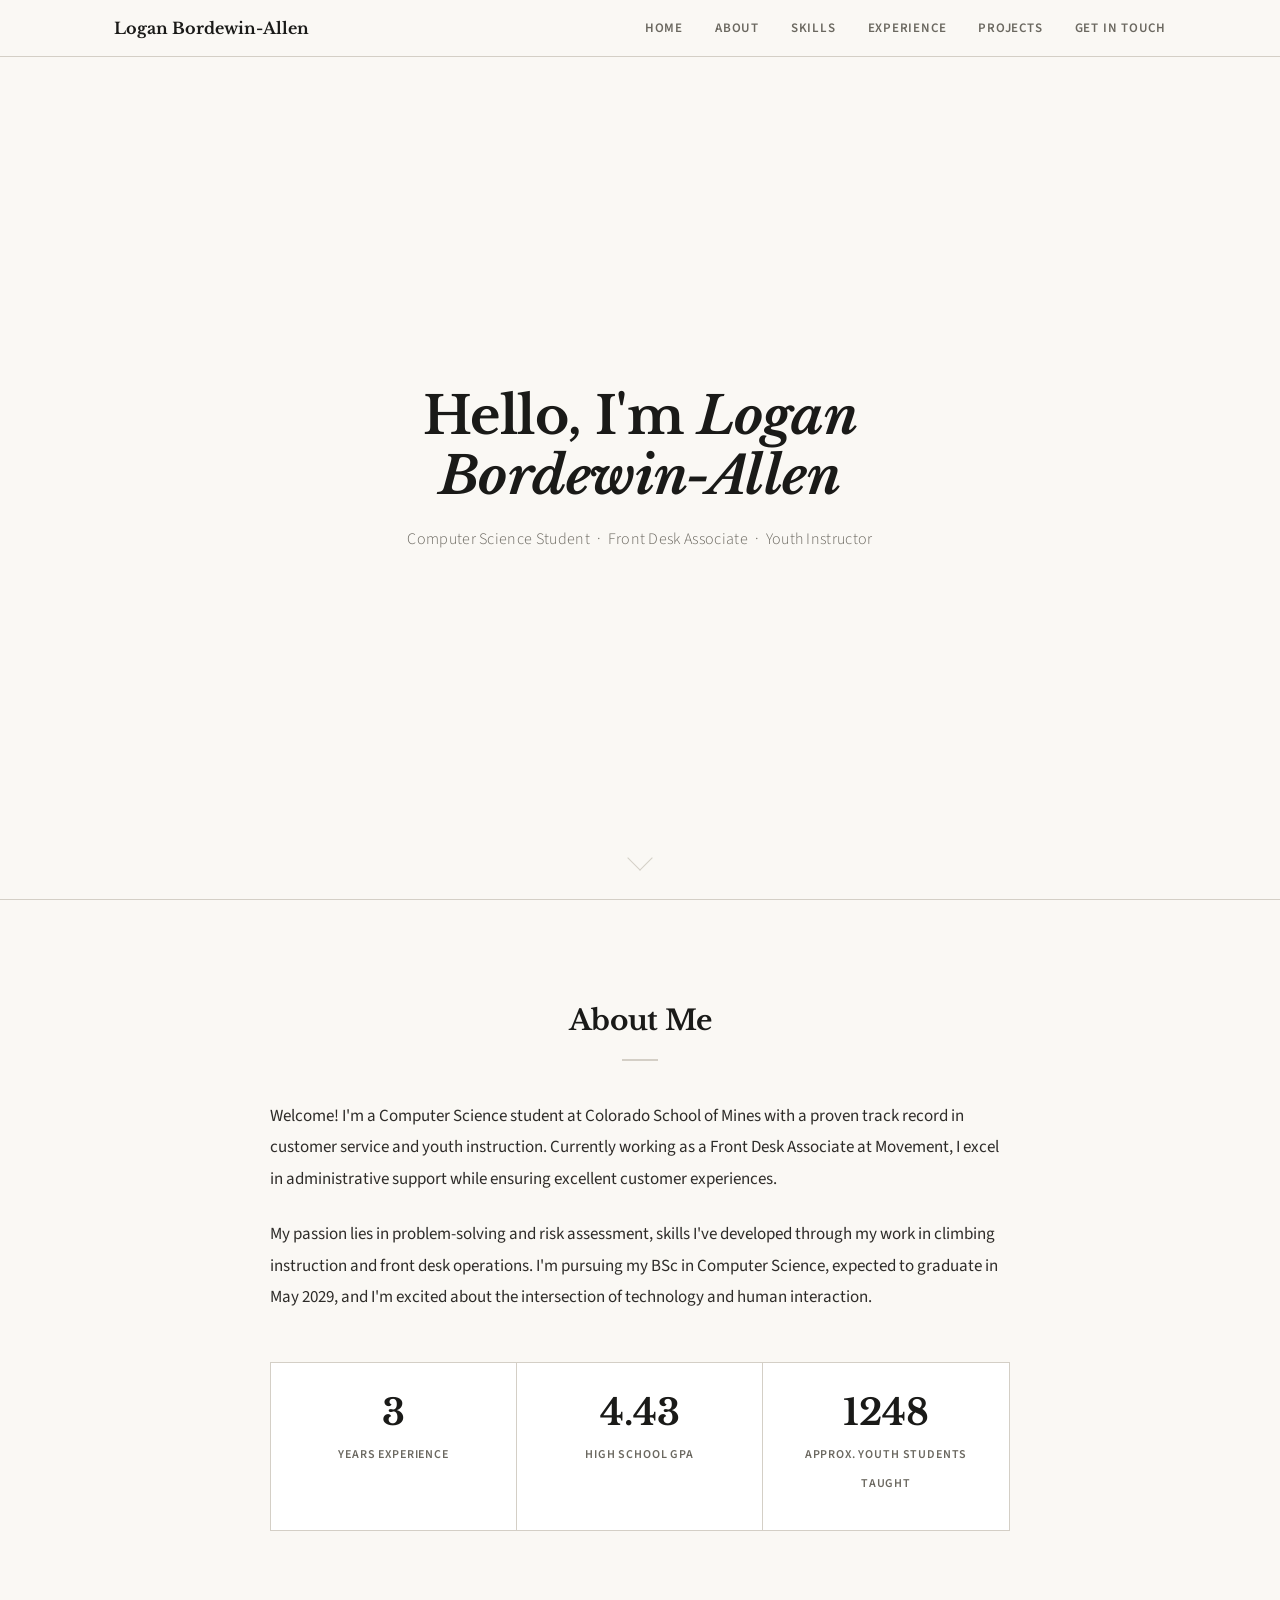
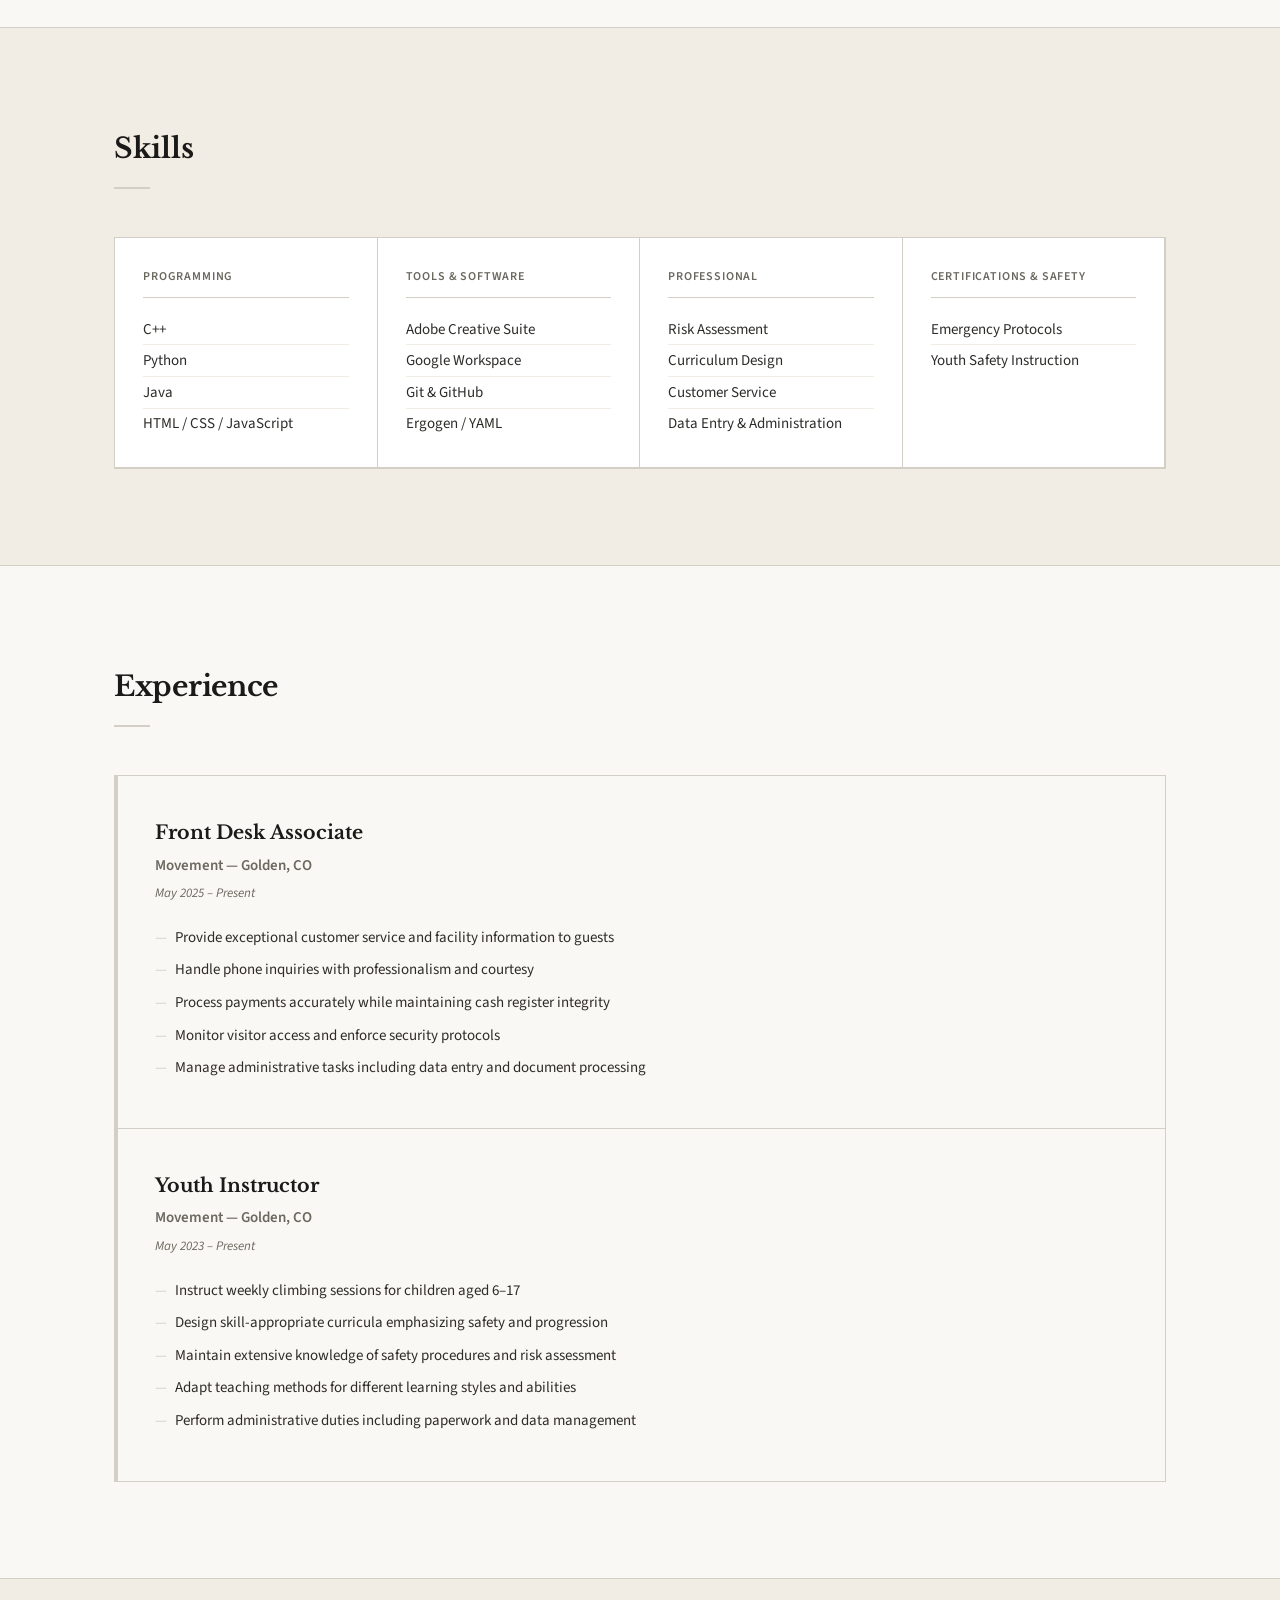
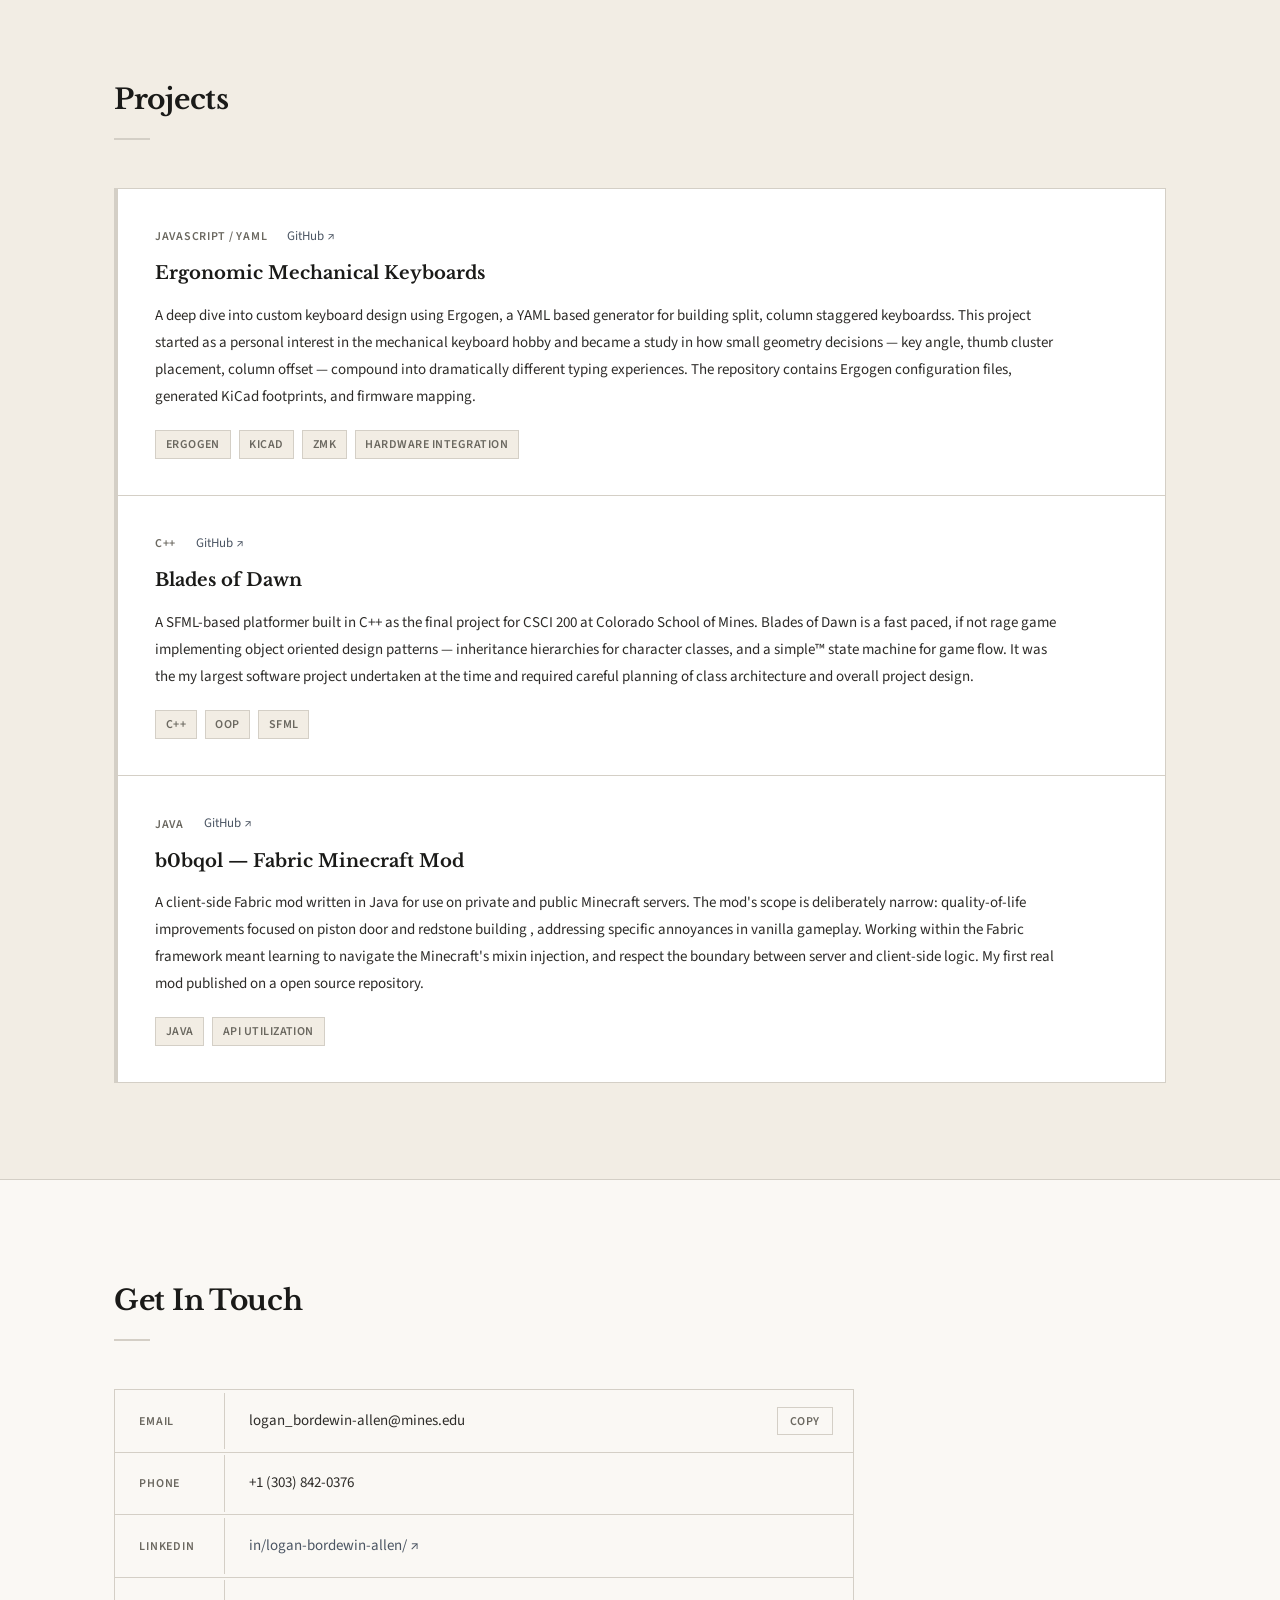
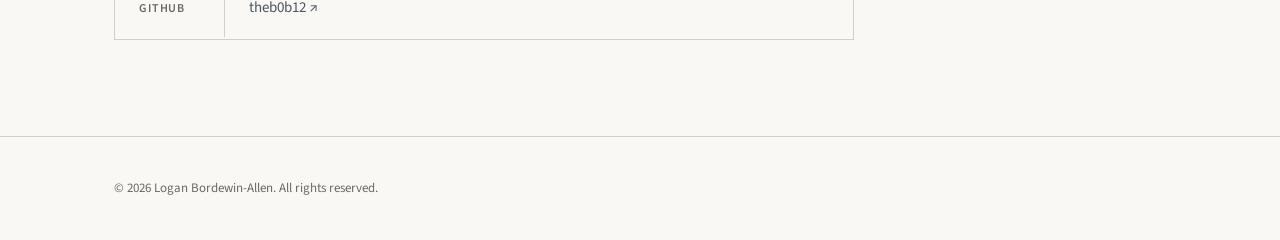
==== commit 3ab63eaa: "big changes" ====
--- a/index.html
+++ b/index.html
@@ -3,24 +3,23 @@
 <head>
     <meta charset="UTF-8">
     <meta name="viewport" content="width=device-width, initial-scale=1.0">
-    <title>Logan Bordewin-Allen - AboutMe</title>
+    <title>Logan Bordewin-Allen — Portfolio</title>
     <link rel="stylesheet" href="style.css">
 </head>
 <body>
-    <body>
+
     <!-- Navigation -->
     <nav class="navbar">
         <div class="nav-container">
             <div class="nav-logo">Logan Bordewin-Allen</div>
-                <ul class="nav-menu">
-                    <li class="nav-item"><a href="#home" class="nav-link">Home</a></li>
-                    <li class="nav-item"><a href="#about" class="nav-link">About</a></li>
-                    <li class="nav-item"><a href="#skills" class="nav-link">Skills</a></li>
-                    <li class="nav-item"><a href="#experience" class="nav-link">Experience</a></li>
-                    <li class="nav-item"><a href="#projects" class="nav-link">Projects</a></li>
-                    <li class="nav-item"><a href="#contact" class="nav-link">Get In Touch</a></li>
-
-                </ul>
+            <ul class="nav-menu">
+                <li class="nav-item"><a href="#home" class="nav-link">Home</a></li>
+                <li class="nav-item"><a href="#about" class="nav-link">About</a></li>
+                <li class="nav-item"><a href="#skills" class="nav-link">Skills</a></li>
+                <li class="nav-item"><a href="#experience" class="nav-link">Experience</a></li>
+                <li class="nav-item"><a href="#projects" class="nav-link">Projects</a></li>
+                <li class="nav-item"><a href="#contact" class="nav-link">Get In Touch</a></li>
+            </ul>
             <div class="hamburger">
                 <span class="bar"></span>
                 <span class="bar"></span>
@@ -29,30 +28,27 @@
         </div>
     </nav>
 
-    <!-- Hero Section -->
+    <!-- Hero -->
     <section id="home" class="hero">
         <div class="hero-content">
-        
             <h1 class="hero-title">Hello, I'm <span class="highlight">Logan Bordewin-Allen</span></h1>
-            <p class="hero-subtitle">Computer Science Student | Front Desk Associate | Youth Instructor</p>
+            <p class="hero-subtitle">Computer Science Student &nbsp;·&nbsp; Front Desk Associate &nbsp;·&nbsp; Youth Instructor</p>
         </div>
         <div class="scroll-indicator">
             <div class="scroll-arrow"></div>
         </div>
     </section>
 
-    <!-- About Section -->
+    <!-- About -->
     <section id="about" class="about">
         <div class="container">
             <h2 class="section-title">About Me</h2>
             <div class="about-content">
                 <div class="about-text">
-                    <p>Welcome! I'm a Computer Science student at Colorado School of Mines with a proven track record in customer service and youth instruction. Currently working as a 
-                        Front Desk Associate at Movement, I excel in administrative support while ensuring excellent customer experiences.</p>
-                    
-                    <p>My passion lies in problem-solving and risk assessment, skills I've developed through my work in climbing instruction and front desk operations. I'm pursuing my BSc
-                         in Computer Science, expected to graduate in May 2029, and I'm excited about the intersection of technology and human interaction.</p>
-                    
+                    <p>Welcome! I'm a Computer Science student at Colorado School of Mines with a proven track record in customer service and youth instruction. Currently working as a Front Desk Associate at Movement, 
+                        I excel in administrative support while ensuring excellent customer experiences.</p>
+                    <p>My passion lies in problem-solving and risk assessment, skills I've developed through my work in climbing instruction and front desk operations. I'm pursuing my BSc in Computer Science, expected 
+                        to graduate in May 2029, and I'm excited about the intersection of technology and human interaction.</p>
                     <div class="stats">
                         <div class="stat-item">
                             <span class="stat-number" data-target="3">0</span>
@@ -65,7 +61,6 @@
                         <a href="calculation.html" target="_blank">
                             <div class="stat-item">
                                 <span class="stat-number" data-target="1248">0</span>
-                                <!-- The calculation is 12 students * 18 weeks + (20 students * 10 summer weeks)) *3 years -->
                                 <span class="stat-label">Approx. Youth Students Taught</span>
                             </div>
                         </a>
@@ -75,55 +70,57 @@
         </div>
     </section>
 
-    <!-- Skills Section -->
+    <!-- Skills -->
     <section id="skills" class="skills">
         <div class="container">
             <h2 class="section-title">Skills</h2>
             <div class="skills-grid">
-                <div class="skill-card">
-                    <div class="skill-icon">💻</div>
-                    <h3>Programming Languages</h3>
-                    <p>C++, Python, Java, HTML, CSS, JavaScript</p>
-                    <div class="skill-bar">
-                        <div class="skill-progress" data-width="85"></div>
-                    </div>
-                </div>
-                <div class="skill-card">
-                    <div class="skill-icon">🎨</div>
-                    <h3>Design & Productivity</h3>
-                    <p>Adobe Suite, Google Suite</p>
-                    <div class="skill-bar">
-                        <div class="skill-progress" data-width="80"></div>
-                    </div>
-                </div>
-                <div class="skill-card">
-                    <div class="skill-icon">📊</div>
-                    <h3>Analysis & Problem Solving</h3>
-                    <p>Data Analysis, Risk Assessment, Time Management</p>
-                    <div class="skill-bar">
-                        <div class="skill-progress" data-width="90"></div>
-                    </div>
-                </div>
-                <div class="skill-card">
-                    <div class="skill-icon">🛡️</div>
-                    <h3>Safety & Communication</h3>
-                    <p>Emergency Protocols, Clear Communication, Customer Service</p>
-                    <div class="skill-bar">
-                        <div class="skill-progress" data-width="95"></div>
-                    </div>
-                </div>
-            </div>
-        </div>
-    </section>
-
-    <!-- Experience Section -->
+                <div class="skill-group">
+                    <h3 class="skill-group-title">Programming</h3>
+                    <ul class="skill-list">
+                        <li>C++</li>
+                        <li>Python</li>
+                        <li>Java</li>
+                        <li>HTML / CSS / JavaScript</li>
+                    </ul>
+                </div>
+                <div class="skill-group">
+                    <h3 class="skill-group-title">Tools &amp; Software</h3>
+                    <ul class="skill-list">
+                        <li>Adobe Creative Suite</li>
+                        <li>Google Workspace</li>
+                        <li>Git &amp; GitHub</li>
+                        <li>Ergogen / YAML</li>
+                    </ul>
+                </div>
+                <div class="skill-group">
+                    <h3 class="skill-group-title">Professional</h3>
+                    <ul class="skill-list">
+                        <li>Risk Assessment</li>
+                        <li>Curriculum Design</li>
+                        <li>Customer Service</li>
+                        <li>Data Entry &amp; Administration</li>
+                    </ul>
+                </div>
+                <div class="skill-group">
+                    <h3 class="skill-group-title">Certifications &amp; Safety</h3>
+                    <ul class="skill-list">
+                        <li>Emergency Protocols</li>
+                        <li>Youth Safety Instruction</li>
+                    </ul>
+                </div>
+            </div>
+        </div>
+    </section>
+
+    <!-- Experience -->
     <section id="experience" class="experience">
         <div class="container">
             <h2 class="section-title">Experience</h2>
             <div class="experience-grid">
                 <div class="experience-card">
                     <h3>Front Desk Associate</h3>
-                    <div class="company">Movement – Golden, CO</div>
+                    <div class="company">Movement — Golden, CO</div>
                     <div class="duration">May 2025 – Present</div>
                     <ul>
                         <li>Provide exceptional customer service and facility information to guests</li>
@@ -135,10 +132,10 @@
                 </div>
                 <div class="experience-card">
                     <h3>Youth Instructor</h3>
-                    <div class="company">Movement – Golden, CO</div>
+                    <div class="company">Movement — Golden, CO</div>
                     <div class="duration">May 2023 – Present</div>
                     <ul>
-                        <li>Instruct weekly climbing sessions for children aged 6-17</li>
+                        <li>Instruct weekly climbing sessions for children aged 6–17</li>
                         <li>Design skill-appropriate curricula emphasizing safety and progression</li>
                         <li>Maintain extensive knowledge of safety procedures and risk assessment</li>
                         <li>Adapt teaching methods for different learning styles and abilities</li>
@@ -149,44 +146,93 @@
         </div>
     </section>
 
-    <!-- Projects Section -->
+    <!-- Projects -->
     <section id="projects" class="projects">
         <div class="container">
             <h2 class="section-title">Projects</h2>
-            
-        </div>
-    </section>
-
-    <!-- Contact Section -->
+            <div class="projects-grid">
+
+                <article class="project-card">
+                    <div class="project-meta">
+                        <span class="project-lang">JavaScript / YAML</span>
+                        <a href="https://github.com/theb0b12/custom-keybs" target="_blank" class="project-link">GitHub ↗</a>
+                    </div>
+                    <h3 class="project-title">Ergonomic Mechanical Keyboards</h3>
+                    <p class="project-body">A deep dive into custom keyboard design using Ergogen, a YAML based generator for building split, column staggered keyboardss. 
+                        This project started as a personal interest in the mechanical keyboard hobby and became a study in how small geometry decisions — key angle, thumb cluster placement, 
+                        column offset — compound into dramatically different typing experiences. The repository contains Ergogen configuration files, generated KiCad footprints, and firmware mapping.</p>
+                    <ul class="project-tags">
+                        <li>Ergogen</li>
+                        <li>KiCad</li>
+                        <li>ZMK</li>
+                        <li>Hardware Integration</li>
+                    </ul>
+                </article>
+
+                <article class="project-card">
+                    <div class="project-meta">
+                        <span class="project-lang">C++</span>
+                        <a href="https://github.com/theb0b12/blades-of-dawn" target="_blank" class="project-link">GitHub ↗</a>
+                    </div>
+                    <h3 class="project-title">Blades of Dawn</h3>
+                    <p class="project-body">A SFML-based platformer built in C++ as the final project for CSCI 200 at Colorado School of Mines. Blades of Dawn is a fast paced, if not rage game 
+                        implementing object oriented design patterns — inheritance hierarchies for character classes, and a simple&trade; state machine for game flow. 
+                        It was the my largest software project undertaken at the time and required careful planning of class architecture and overall project design.</p>
+                    <ul class="project-tags">
+                        <li>C++</li>
+                        <li>OOP</li>
+                        <li>SFML</li>
+                    </ul>
+                </article>
+
+                <article class="project-card">
+                    <div class="project-meta">
+                        <span class="project-lang">Java</span>
+                        <a href="https://github.com/theb0b12/b0bqol-fabric_mc_mod" target="_blank" class="project-link">GitHub ↗</a>
+                    </div>
+                    <h3 class="project-title">b0bqol — Fabric Minecraft Mod</h3>
+                    <p class="project-body">A client-side Fabric mod written in Java for use on private and public Minecraft servers. The mod's scope is deliberately narrow: 
+                        quality-of-life improvements focused on piston door and redstone building , addressing specific annoyances in vanilla gameplay. Working within the Fabric 
+                        framework meant learning to navigate the Minecraft's mixin injection, and respect the boundary between server
+                        and client-side logic. My first real mod published on a open source repository.</p>
+                    <ul class="project-tags">
+                        <li>Java</li>
+                        <li>API Utilization</li>
+                    </ul>
+                </article>
+
+            </div>
+        </div>
+    </section>
+
+    <!-- Contact -->
     <section id="contact" class="contact">
         <div class="container">
             <h2 class="section-title">Get In Touch</h2>
-                <div class="contact-info">
-                    <div class="contact-item">
-                        <div class="contact-icon">📧</div>
-                        <div>
-                            <h3>Email</h3>
-                            <p>logan_bordewin-allen@mines.edu</p>
-                        </div>
-                    </div>
-                    <div class="contact-item">
-                        <div class="contact-icon">📱</div>
-                        <div>
-                            <h3>Phone</h3>
-                            <p>+1 (303) 842-0376</p>
-                        </div>
-                    </div>
-                    <a href="https://www.linkedin.com/in/logan-bordewin-allen/" target="_blank" class="contact-item">
-                        <div class="contact-icon">💼</div>
-                        
-                        <div>
-                            <h3>LinkedIn</h3>
-                            <p>/in/logan-bordewin-allen/</p>
-                            
-                        </div>
-                    </a>
-
-                </div>
+            <div class="contact-info">
+
+                <div class="contact-item">
+                    <span class="contact-label">Email</span>
+                    <span class="contact-value">logan_bordewin-allen@mines.edu</span>
+                    <button class="copy-btn" data-copy="logan_bordewin-allen@mines.edu" aria-label="Copy email address">Copy</button>
+                </div>
+
+                <div class="contact-item">
+                    <span class="contact-label">Phone</span>
+                    <span class="contact-value">+1 (303) 842-0376</span>
+                </div>
+
+                <a href="https://www.linkedin.com/in/logan-bordewin-allen/" target="_blank" class="contact-item contact-item--link">
+                    <span class="contact-label">LinkedIn</span>
+                    <span class="contact-value">in/logan-bordewin-allen/ ↗</span>
+                </a>
+
+                <a href="https://github.com/theb0b12" target="_blank" class="contact-item contact-item--link">
+                    <span class="contact-label">GitHub</span>
+                    <span class="contact-value">theb0b12 ↗</span>
+                </a>
+
+            </div>
         </div>
     </section>
 
--- a/style.css
+++ b/style.css
@@ -1,9 +1,3 @@
-/* ============================================================
-   Logan Bordewin-Allen — Portfolio
-   Editorial / Formal Blog aesthetic.
-   Typography-first. No gradients, no glows, no shimmer.
-   ============================================================ */
-
 @import url('https://fonts.googleapis.com/css2?family=Libre+Baskerville:ital,wght@0,400;0,700;1,400&family=Source+Sans+3:wght@300;400;600&display=swap');
 
 /* ── Variables ─────────────────────────────────────────────── */
@@ -30,7 +24,7 @@
   --ease:           0.2s ease;
 }
 
-/* ── Reset ─────────────────────────────────────────────────── */
+/* ── Reset ── */
 *, *::before, *::after {
   box-sizing: border-box;
   margin: 0;
@@ -284,52 +278,43 @@
 
 .skills-grid {
   display: grid;
-  grid-template-columns: repeat(auto-fit, minmax(280px, 1fr));
+  grid-template-columns: repeat(auto-fit, minmax(220px, 1fr));
   border: 1px solid var(--c-rule);
 }
 
-.skill-card {
+.skill-group {
+  padding: 1.75rem;
+  border-right: 1px solid var(--c-rule);
+  border-bottom: 1px solid var(--c-rule);
   background: var(--c-surface);
-  padding: 2rem 1.75rem;
-  border-right: 1px solid var(--c-rule);
-  border-bottom: 1px solid var(--c-rule);
-  transition: background var(--ease);
-}
-
-.skill-card:hover { background: var(--c-bg); }
-
-.skill-icon {
-  font-size: 1.375rem;
+}
+
+.skill-group-title {
+  font-family: var(--font-sans);
+  font-size: 0.75rem;
+  font-weight: 600;
+  letter-spacing: 0.07em;
+  text-transform: uppercase;
+  color: var(--c-muted);
   margin-bottom: 1rem;
-  display: block;
-}
-
-.skill-card h3 {
-  font-family: var(--font-serif);
-  font-size: 1rem;
-  font-weight: 700;
-  color: var(--c-ink);
-  margin-bottom: 0.5rem;
-}
-
-.skill-card p {
+  padding-bottom: 0.6rem;
+  border-bottom: 1px solid var(--c-rule);
+}
+
+.skill-list {
+  list-style: none;
+  padding: 0;
+}
+
+.skill-list li {
   font-size: 0.9375rem;
-  color: var(--c-muted);
-  line-height: 1.6;
-  margin-bottom: 1.25rem;
-}
-
-.skill-bar {
-  height: 2px;
-  background: var(--c-rule);
-}
-
-.skill-progress {
-  height: 100%;
-  background: var(--c-accent);
-  width: 0;
-  transition: width 1.8s ease-in-out;
-}
+  color: var(--c-body);
+  padding: 0.3rem 0;
+  border-bottom: 1px solid var(--c-bg-alt);
+  line-height: 1.4;
+}
+
+.skill-list li:last-child { border-bottom: none; }
 
 /* ── Experience ─────────────────────────────────────────────── */
 .experience {
@@ -416,10 +401,95 @@
   margin-bottom: 3rem;
 }
 
-.projects-empty {
+.projects-grid {
+  display: grid;
+  gap: 0;
+  border: 1px solid var(--c-rule);
+}
+
+.project-card {
+  padding: 2.25rem 2rem 2.25rem 2.5rem;
+  border-bottom: 1px solid var(--c-rule);
+  background: var(--c-surface);
+  position: relative;
+  transition: background var(--ease);
+}
+
+.project-card:last-child { border-bottom: none; }
+
+.project-card::before {
+  content: '';
+  position: absolute;
+  top: 0; left: 0;
+  width: 3px;
+  height: 100%;
+  background: var(--c-rule);
+  transition: background var(--ease);
+}
+
+.project-card:hover { background: var(--c-bg); }
+.project-card:hover::before { background: var(--c-accent); }
+
+.project-meta {
+  display: flex;
+  align-items: center;
+  gap: 1.25rem;
+  margin-bottom: 0.6rem;
+}
+
+.project-lang {
+  font-size: 0.75rem;
+  font-weight: 600;
+  letter-spacing: 0.06em;
+  text-transform: uppercase;
+  color: var(--c-muted);
+}
+
+.project-link {
+  font-size: 0.8125rem;
+  color: var(--c-accent);
+  border-bottom: 1px solid transparent;
+  transition: border-color var(--ease);
+}
+
+.project-link:hover {
+  border-bottom-color: var(--c-accent);
+  text-decoration: none;
+}
+
+.project-title {
+  font-family: var(--font-serif);
+  font-size: 1.125rem;
+  font-weight: 700;
+  color: var(--c-ink);
+  margin-bottom: 0.75rem;
+}
+
+.project-body {
   font-size: 0.9375rem;
-  color: var(--c-muted);
-  font-style: italic;
+  line-height: 1.8;
+  color: var(--c-body);
+  margin-bottom: 1.25rem;
+  max-width: 130ch;
+}
+
+.project-tags {
+  display: flex;
+  flex-wrap: wrap;
+  gap: 0.5rem;
+  list-style: none;
+  padding: 0;
+}
+
+.project-tags li {
+  font-size: 0.75rem;
+  font-weight: 600;
+  letter-spacing: 0.04em;
+  text-transform: uppercase;
+  color: var(--c-muted);
+  border: 1px solid var(--c-rule);
+  padding: 0.2rem 0.6rem;
+  background: var(--c-bg-alt);
 }
 
 /* ── Contact ────────────────────────────────────────────────── */
@@ -442,8 +512,7 @@
 .contact-item {
   display: flex;
   align-items: center;
-  gap: 1.5rem;
-  padding: 1.5rem 2rem;
+  gap: 0;
   border-bottom: 1px solid var(--c-rule);
   color: var(--c-body);
   text-decoration: none;
@@ -452,31 +521,57 @@
 
 .contact-item:last-child { border-bottom: none; }
 
-.contact-item:hover {
-  background: var(--c-bg-alt);
-  text-decoration: none;
-}
-
-.contact-icon {
-  font-size: 1.125rem;
-  width: 32px;
-  text-align: center;
-  flex-shrink: 0;
-  color: var(--c-muted);
-}
-
-.contact-item h3 {
+.contact-item:hover { background: var(--c-bg-alt); text-decoration: none; }
+
+.contact-label {
   font-size: 0.75rem;
   font-weight: 600;
   letter-spacing: 0.07em;
   text-transform: uppercase;
   color: var(--c-muted);
-  margin-bottom: 0.2rem;
-}
-
-.contact-item p {
+  padding: 1.1rem 1.5rem;
+  min-width: 110px;
+  border-right: 1px solid var(--c-rule);
+  flex-shrink: 0;
+}
+
+.contact-value {
   font-size: 0.9375rem;
   color: var(--c-body);
+  padding: 1.1rem 1.5rem;
+  flex: 1;
+}
+
+.contact-item--link .contact-value {
+  color: var(--c-accent);
+}
+
+/* Copy button */
+.copy-btn {
+  font-family: var(--font-sans);
+  font-size: 0.75rem;
+  font-weight: 600;
+  letter-spacing: 0.05em;
+  text-transform: uppercase;
+  color: var(--c-muted);
+  background: transparent;
+  border: 1px solid var(--c-rule);
+  padding: 0.3rem 0.75rem;
+  cursor: pointer;
+  margin-right: 1.25rem;
+  transition: color var(--ease), border-color var(--ease), background var(--ease);
+  flex-shrink: 0;
+}
+
+.copy-btn:hover {
+  color: var(--c-ink);
+  border-color: var(--c-accent);
+}
+
+.copy-btn--success {
+  color: var(--c-surface);
+  background: var(--c-accent);
+  border-color: var(--c-accent);
 }
 
 /* ── Footer ─────────────────────────────────────────────────── */
@@ -537,14 +632,20 @@
 
   .skills-grid { grid-template-columns: 1fr; }
 
-  .contact-item {
-    padding: 1.25rem;
-    gap: 1rem;
-  }
+  .contact-label { min-width: 80px; padding: 0.9rem 1rem; }
+  .contact-value { padding: 0.9rem 1rem; }
+  .copy-btn      { margin-right: 0.75rem; }
+
+  .project-card { padding: 1.75rem 1.25rem 1.75rem 1.75rem; }
 }
 
 @media (max-width: 480px) {
-  .hero-title    { font-size: 1.75rem; }
-  .stat-number   { font-size: 1.875rem; }
+  .hero-title  { font-size: 1.75rem; }
+  .stat-number { font-size: 1.875rem; }
   .experience-card { padding: 1.75rem 1.25rem 1.75rem 1.75rem; }
+
+  .contact-item { flex-wrap: wrap; }
+  .contact-label { min-width: 100%; border-right: none; border-bottom: 1px solid var(--c-rule); }
+  .contact-value { padding-top: 0.6rem; }
+  .copy-btn { margin: 0 1rem 0.75rem; }
 }
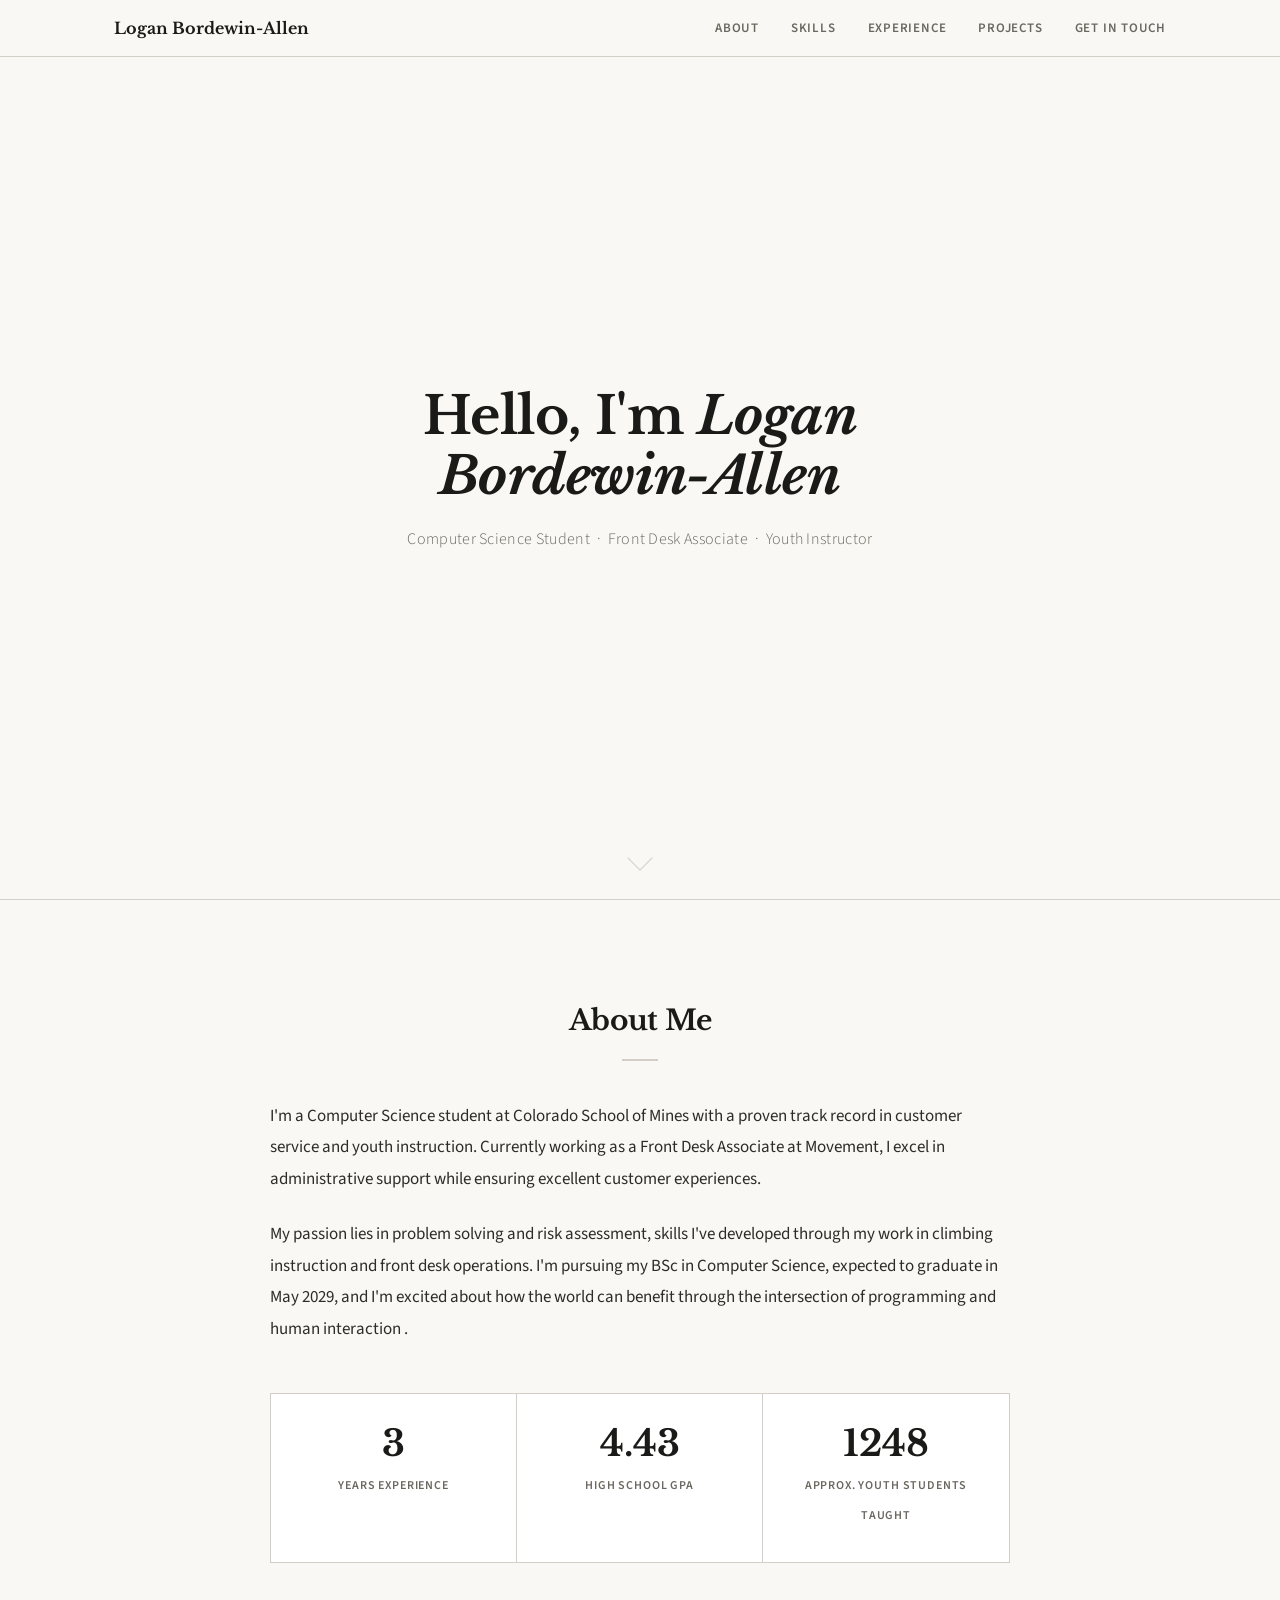
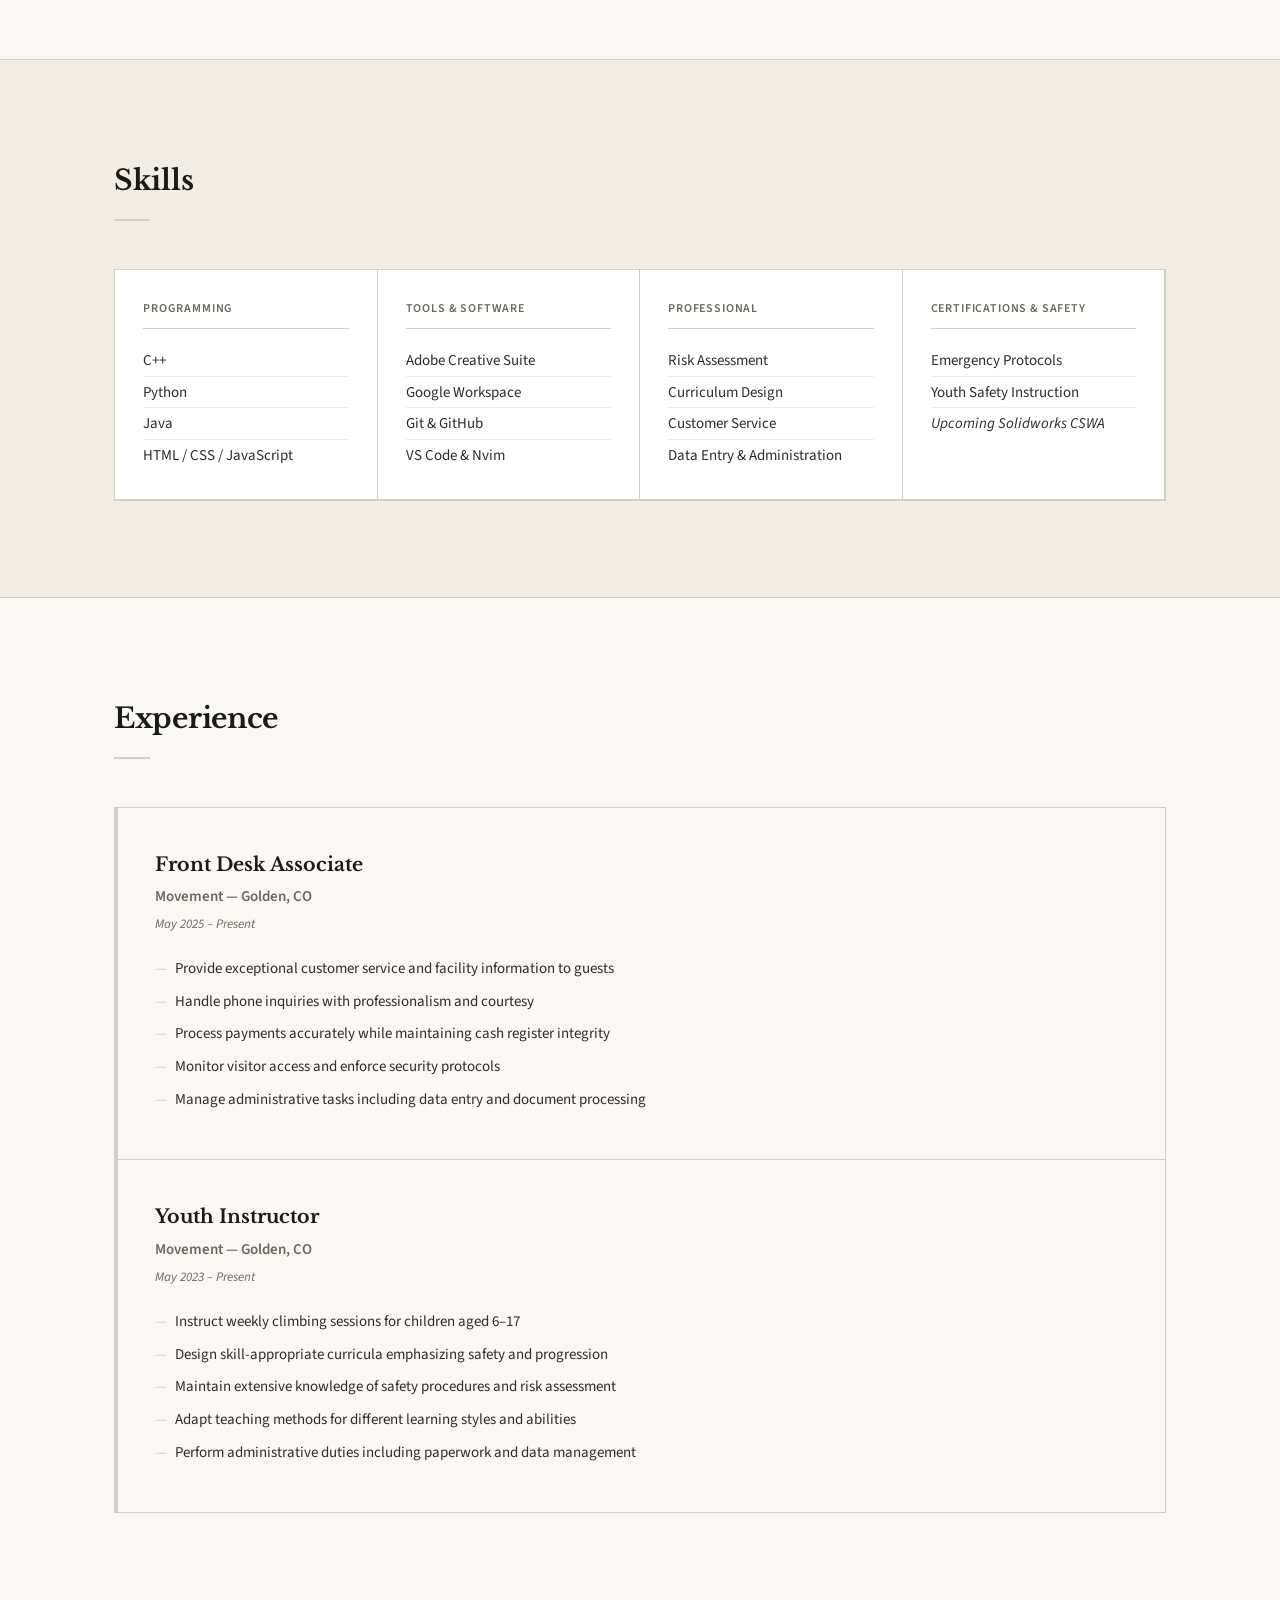
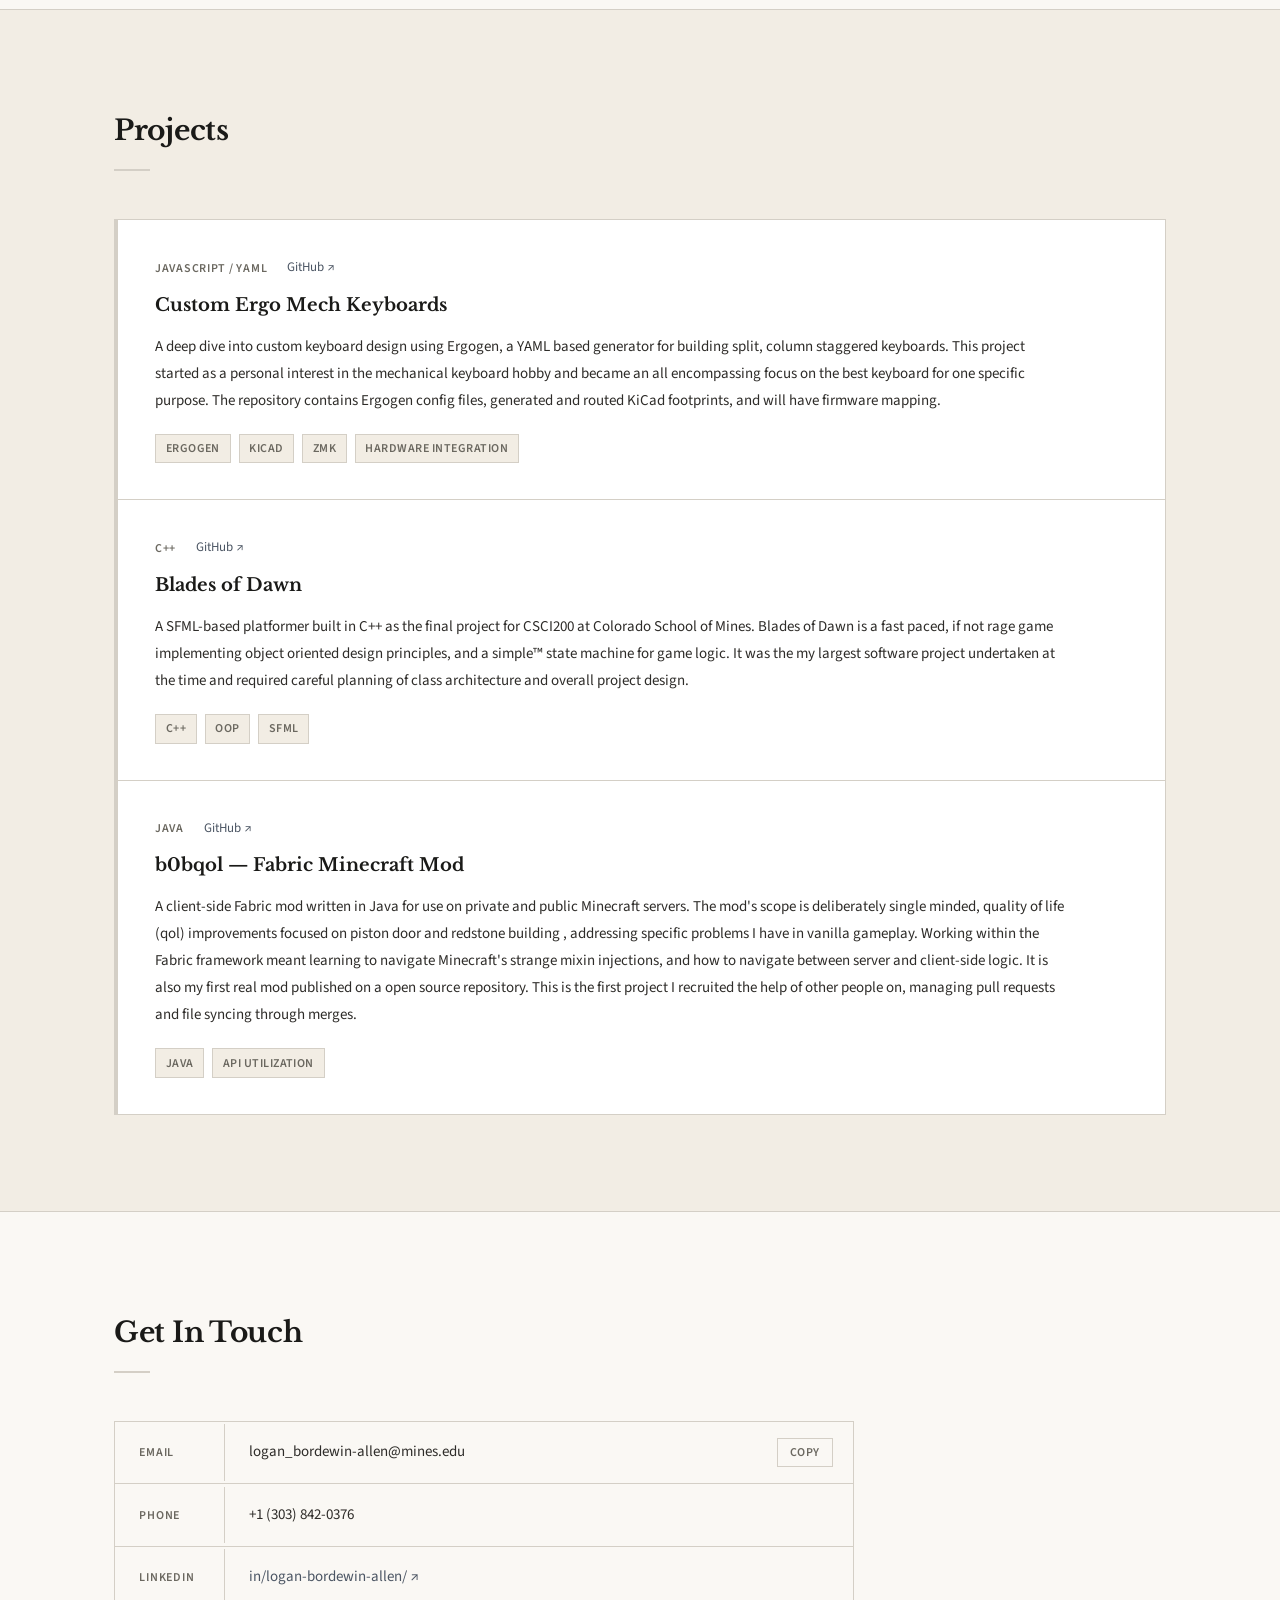
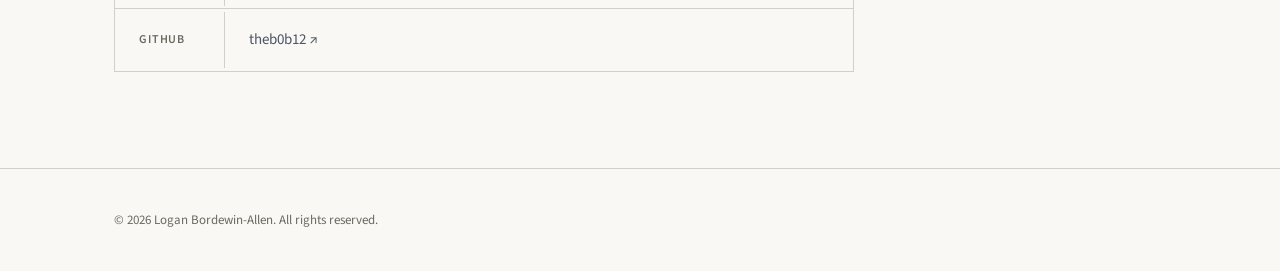
==== commit 5407b6db: "updated project write-ups" ====
--- a/index.html
+++ b/index.html
@@ -13,7 +13,6 @@
         <div class="nav-container">
             <div class="nav-logo">Logan Bordewin-Allen</div>
             <ul class="nav-menu">
-                <li class="nav-item"><a href="#home" class="nav-link">Home</a></li>
                 <li class="nav-item"><a href="#about" class="nav-link">About</a></li>
                 <li class="nav-item"><a href="#skills" class="nav-link">Skills</a></li>
                 <li class="nav-item"><a href="#experience" class="nav-link">Experience</a></li>
@@ -45,10 +44,10 @@
             <h2 class="section-title">About Me</h2>
             <div class="about-content">
                 <div class="about-text">
-                    <p>Welcome! I'm a Computer Science student at Colorado School of Mines with a proven track record in customer service and youth instruction. Currently working as a Front Desk Associate at Movement, 
+                    <p>I'm a Computer Science student at Colorado School of Mines with a proven track record in customer service and youth instruction. Currently working as a Front Desk Associate at Movement, 
                         I excel in administrative support while ensuring excellent customer experiences.</p>
-                    <p>My passion lies in problem-solving and risk assessment, skills I've developed through my work in climbing instruction and front desk operations. I'm pursuing my BSc in Computer Science, expected 
-                        to graduate in May 2029, and I'm excited about the intersection of technology and human interaction.</p>
+                    <p>My passion lies in problem solving and risk assessment, skills I've developed through my work in climbing instruction and front desk operations. I'm pursuing my BSc in Computer Science, expected 
+                        to graduate in May 2029, and I'm excited about how the world can benefit through the intersection of programming and human interaction .</p>
                     <div class="stats">
                         <div class="stat-item">
                             <span class="stat-number" data-target="3">0</span>
@@ -90,7 +89,7 @@
                         <li>Adobe Creative Suite</li>
                         <li>Google Workspace</li>
                         <li>Git &amp; GitHub</li>
-                        <li>Ergogen / YAML</li>
+                        <li>VS Code &amp; Nvim</li>
                     </ul>
                 </div>
                 <div class="skill-group">
@@ -107,6 +106,7 @@
                     <ul class="skill-list">
                         <li>Emergency Protocols</li>
                         <li>Youth Safety Instruction</li>
+                        <li><i>Upcoming Solidworks CSWA</i></li>
                     </ul>
                 </div>
             </div>
@@ -157,10 +157,10 @@
                         <span class="project-lang">JavaScript / YAML</span>
                         <a href="https://github.com/theb0b12/custom-keybs" target="_blank" class="project-link">GitHub ↗</a>
                     </div>
-                    <h3 class="project-title">Ergonomic Mechanical Keyboards</h3>
-                    <p class="project-body">A deep dive into custom keyboard design using Ergogen, a YAML based generator for building split, column staggered keyboardss. 
-                        This project started as a personal interest in the mechanical keyboard hobby and became a study in how small geometry decisions — key angle, thumb cluster placement, 
-                        column offset — compound into dramatically different typing experiences. The repository contains Ergogen configuration files, generated KiCad footprints, and firmware mapping.</p>
+                    <h3 class="project-title">Custom Ergo Mech Keyboards</h3>
+                    <p class="project-body">A deep dive into custom keyboard design using Ergogen, a YAML based generator for building split, column staggered keyboards. 
+                        This project started as a personal interest in the mechanical keyboard hobby and became an all encompassing focus on the best keyboard for one specific purpose.
+                         The repository contains Ergogen config files, generated and routed KiCad footprints, and will have firmware mapping.</p>
                     <ul class="project-tags">
                         <li>Ergogen</li>
                         <li>KiCad</li>
@@ -175,8 +175,8 @@
                         <a href="https://github.com/theb0b12/blades-of-dawn" target="_blank" class="project-link">GitHub ↗</a>
                     </div>
                     <h3 class="project-title">Blades of Dawn</h3>
-                    <p class="project-body">A SFML-based platformer built in C++ as the final project for CSCI 200 at Colorado School of Mines. Blades of Dawn is a fast paced, if not rage game 
-                        implementing object oriented design patterns — inheritance hierarchies for character classes, and a simple&trade; state machine for game flow. 
+                    <p class="project-body">A SFML-based platformer built in C++ as the final project for CSCI200 at Colorado School of Mines. Blades of Dawn is a fast paced, if not rage game 
+                        implementing object oriented design principles, and a simple&trade; state machine for game logic. 
                         It was the my largest software project undertaken at the time and required careful planning of class architecture and overall project design.</p>
                     <ul class="project-tags">
                         <li>C++</li>
@@ -191,10 +191,11 @@
                         <a href="https://github.com/theb0b12/b0bqol-fabric_mc_mod" target="_blank" class="project-link">GitHub ↗</a>
                     </div>
                     <h3 class="project-title">b0bqol — Fabric Minecraft Mod</h3>
-                    <p class="project-body">A client-side Fabric mod written in Java for use on private and public Minecraft servers. The mod's scope is deliberately narrow: 
-                        quality-of-life improvements focused on piston door and redstone building , addressing specific annoyances in vanilla gameplay. Working within the Fabric 
-                        framework meant learning to navigate the Minecraft's mixin injection, and respect the boundary between server
-                        and client-side logic. My first real mod published on a open source repository.</p>
+                    <p class="project-body">A client-side Fabric mod written in Java for use on private and public Minecraft servers. The mod's scope is deliberately single minded, 
+                        quality of life (qol) improvements focused on piston door and redstone building , addressing specific problems I have in vanilla gameplay. Working within the Fabric 
+                        framework meant learning to navigate Minecraft's strange mixin injections, and how to navigate between server
+                        and client-side logic. It is also my first real mod published on a open source repository. This is the first project I recruited the help of other people on, managing 
+                    pull requests and file syncing through merges.</p>
                     <ul class="project-tags">
                         <li>Java</li>
                         <li>API Utilization</li>
